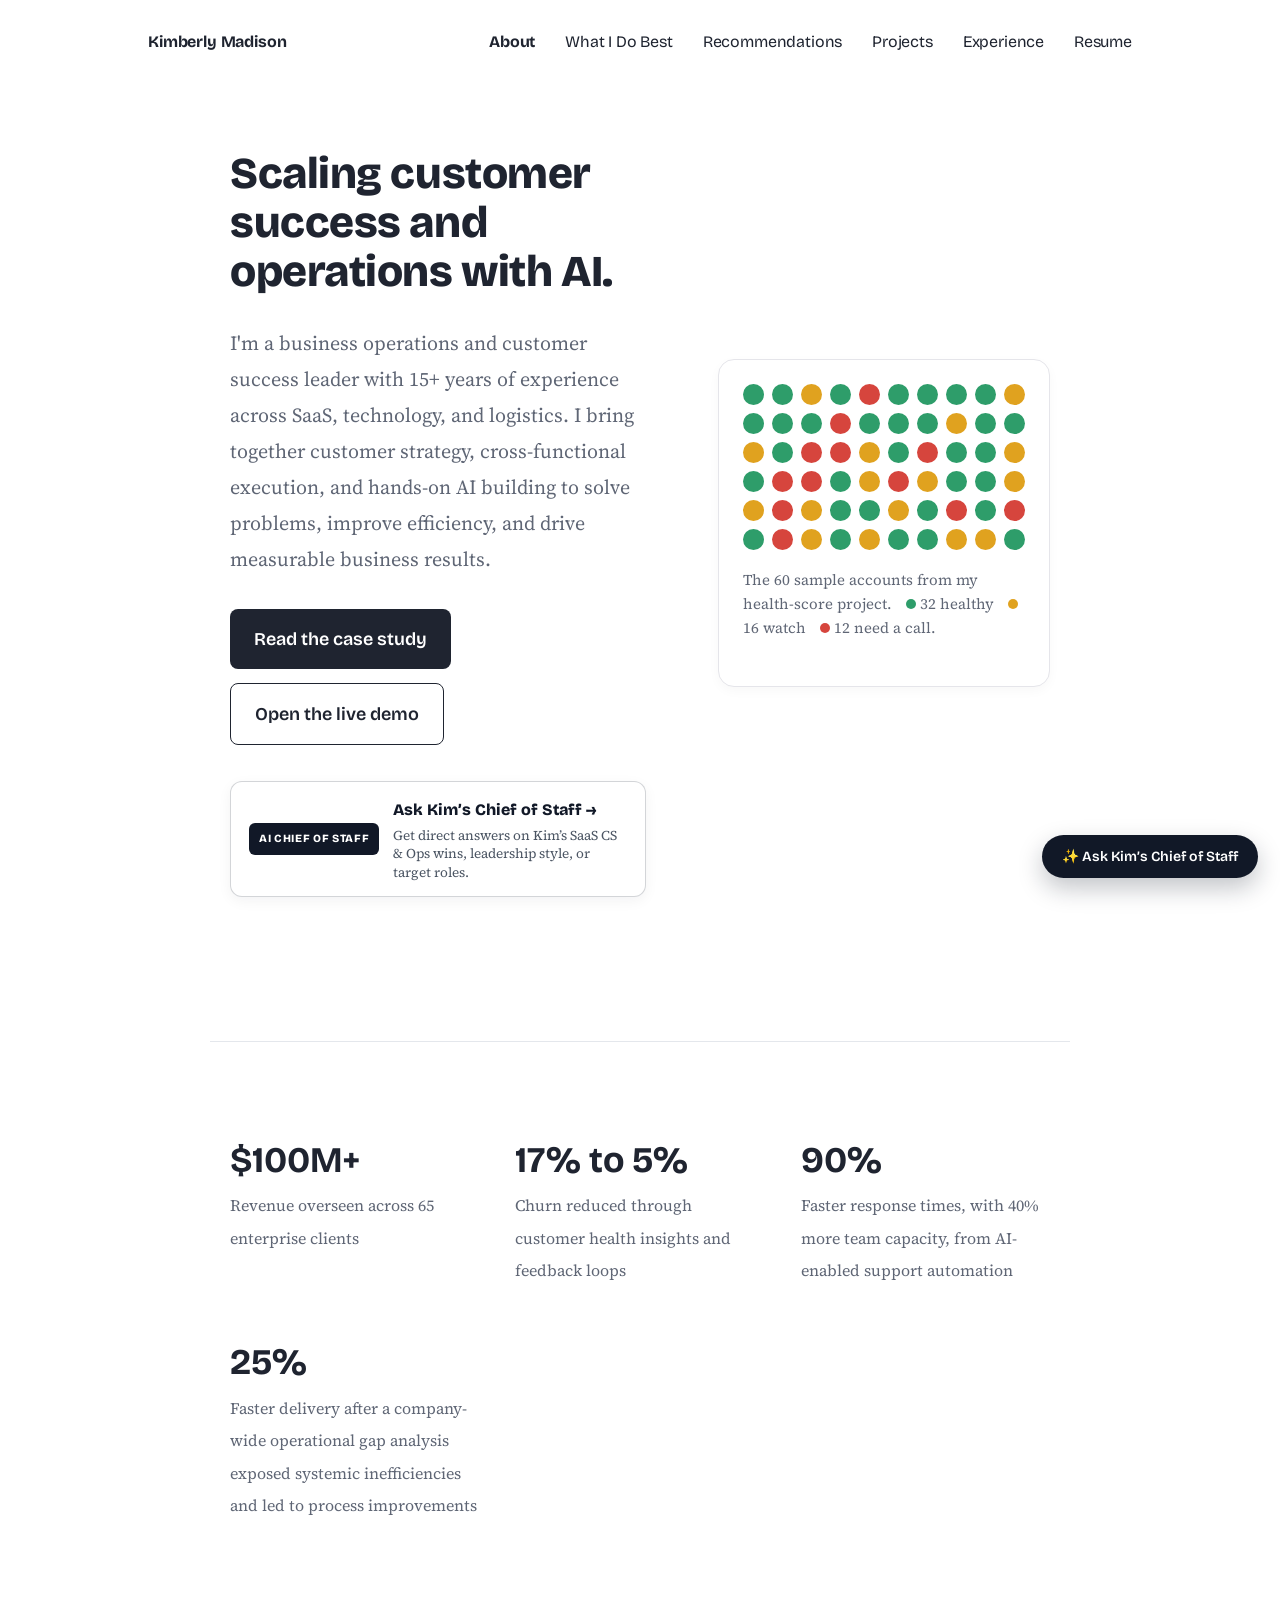
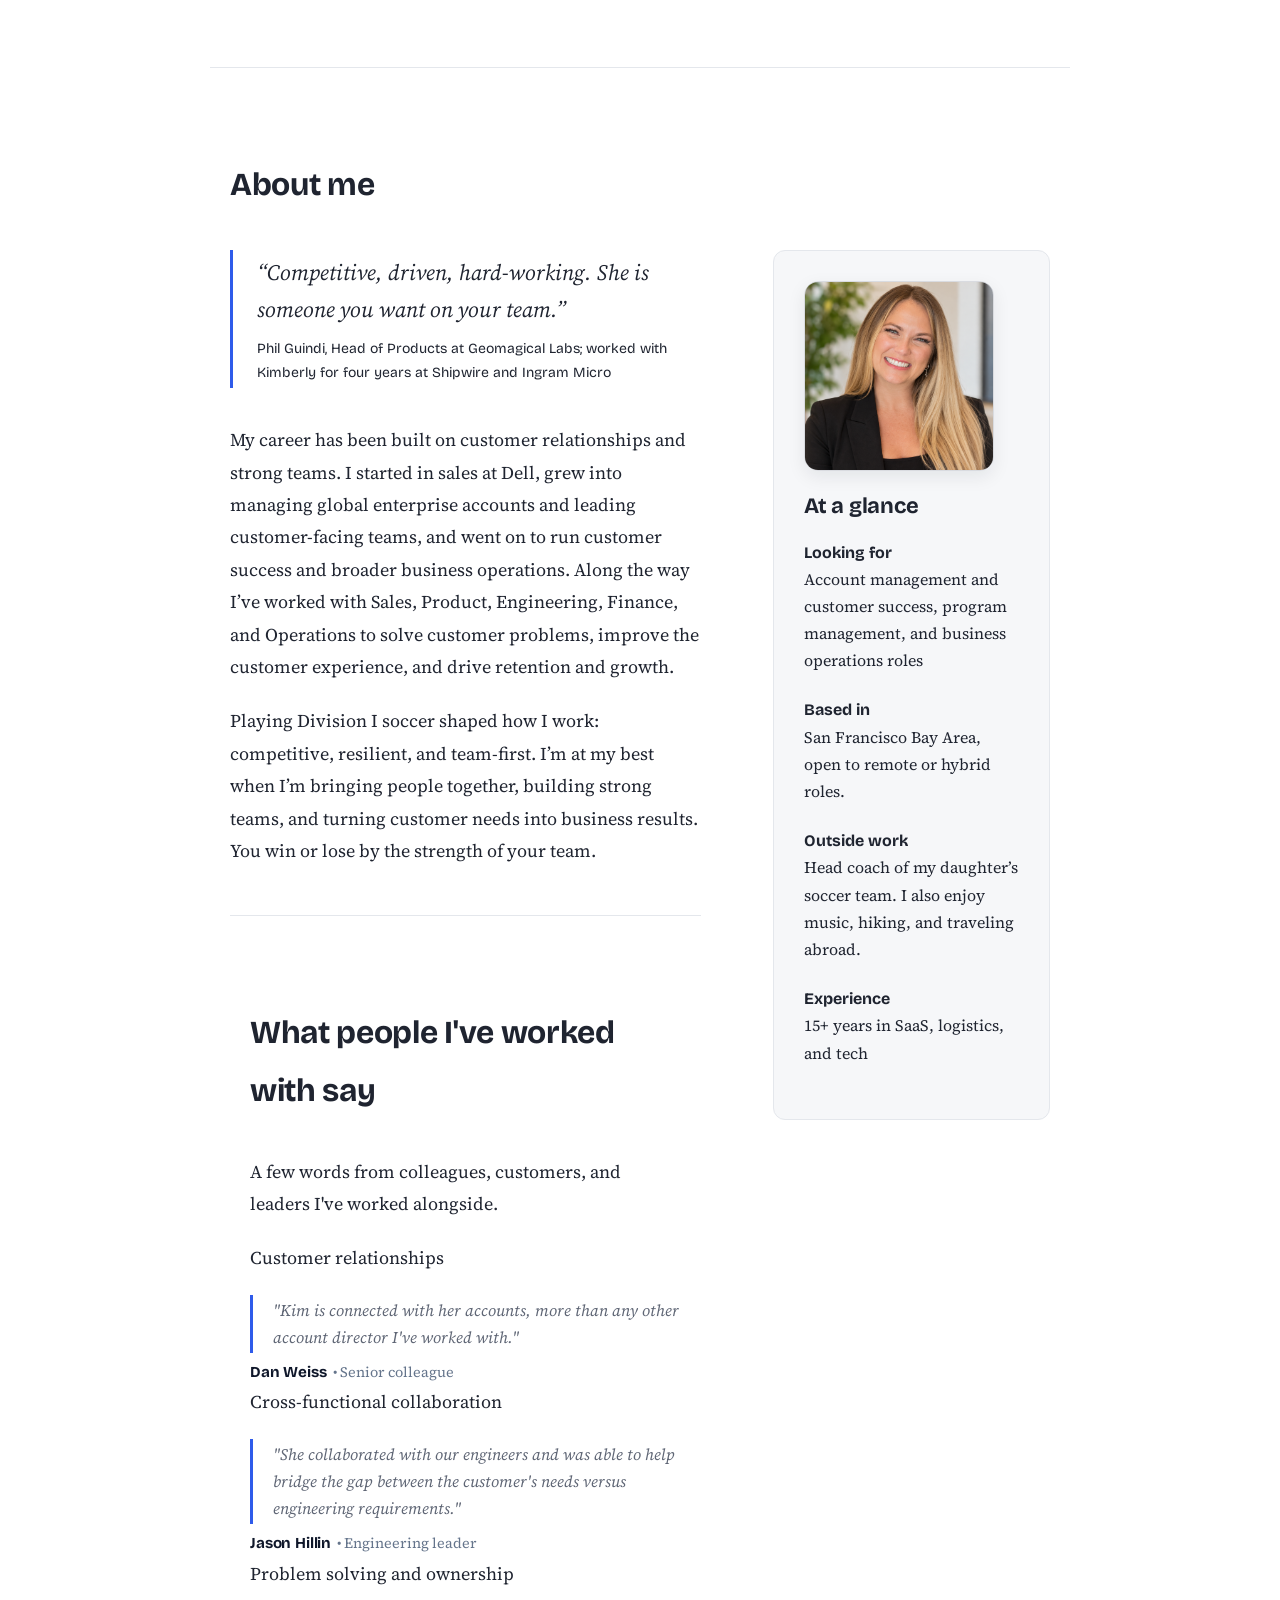
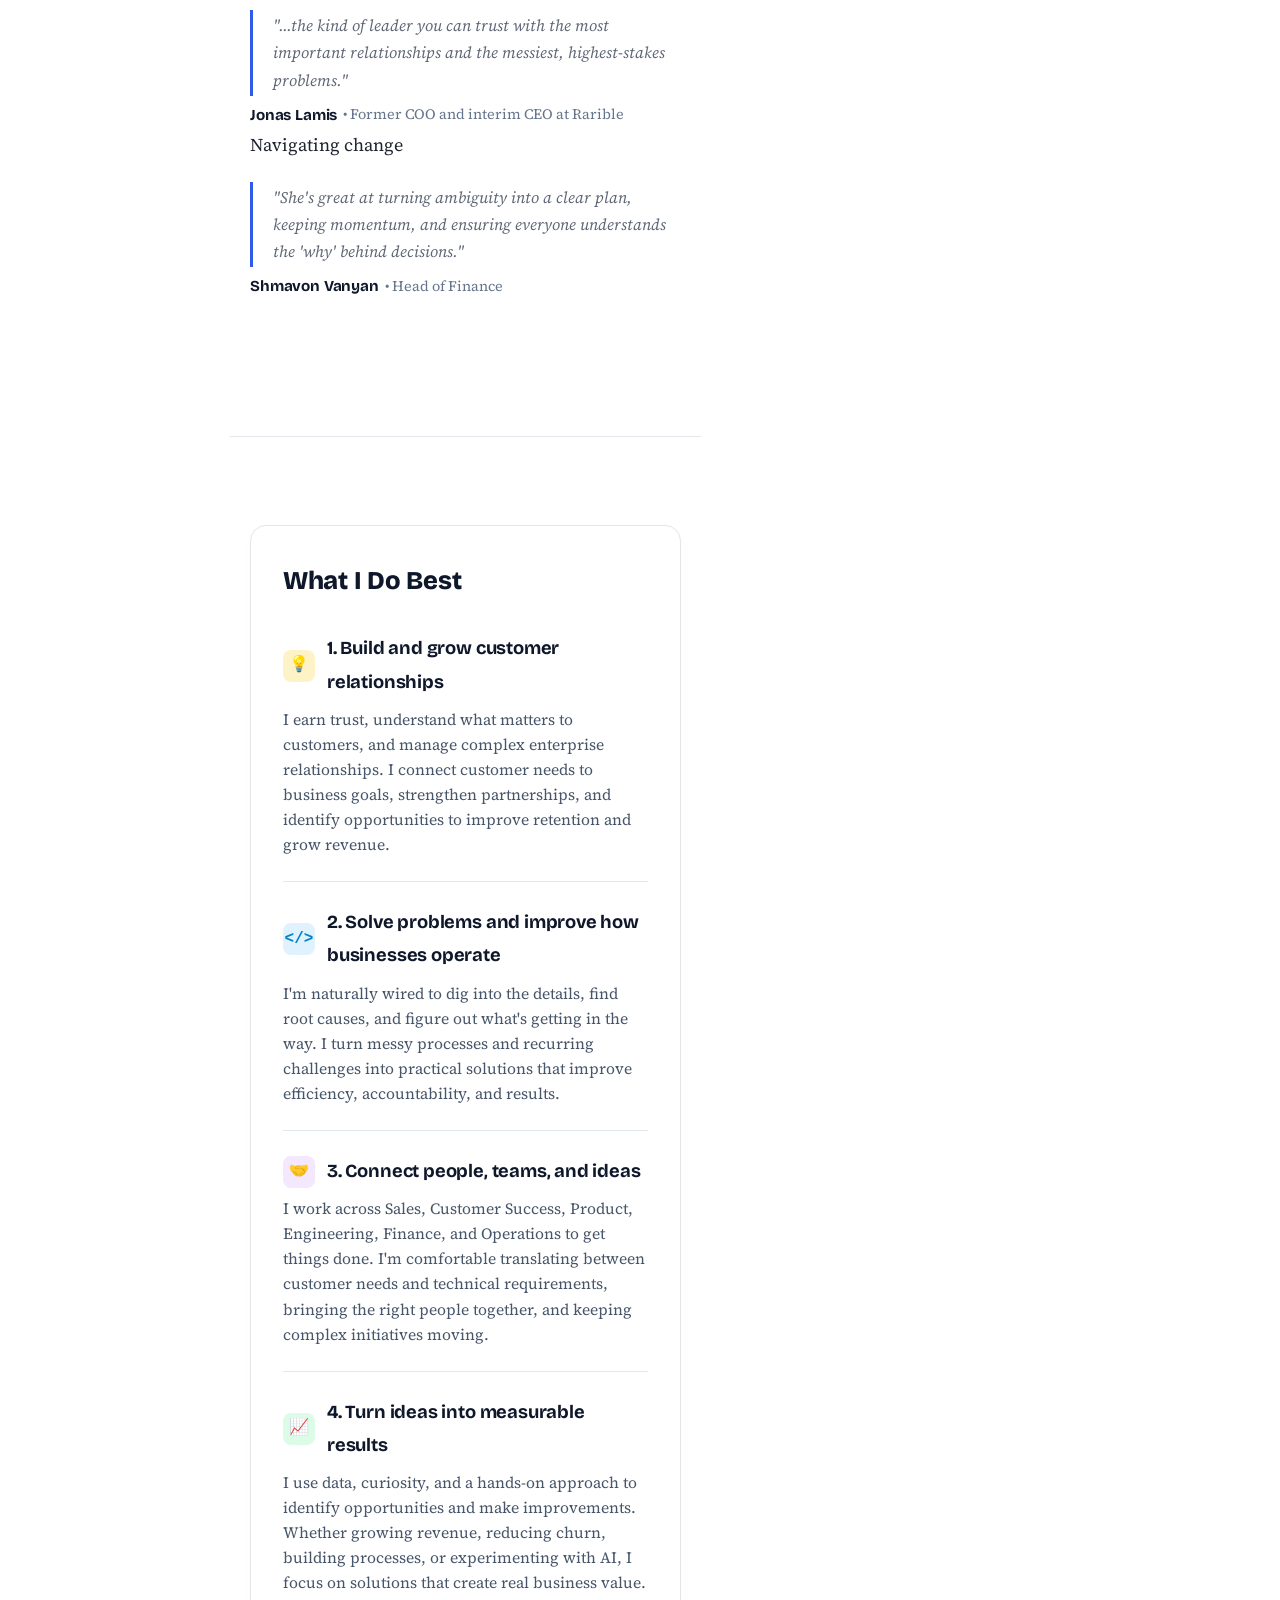
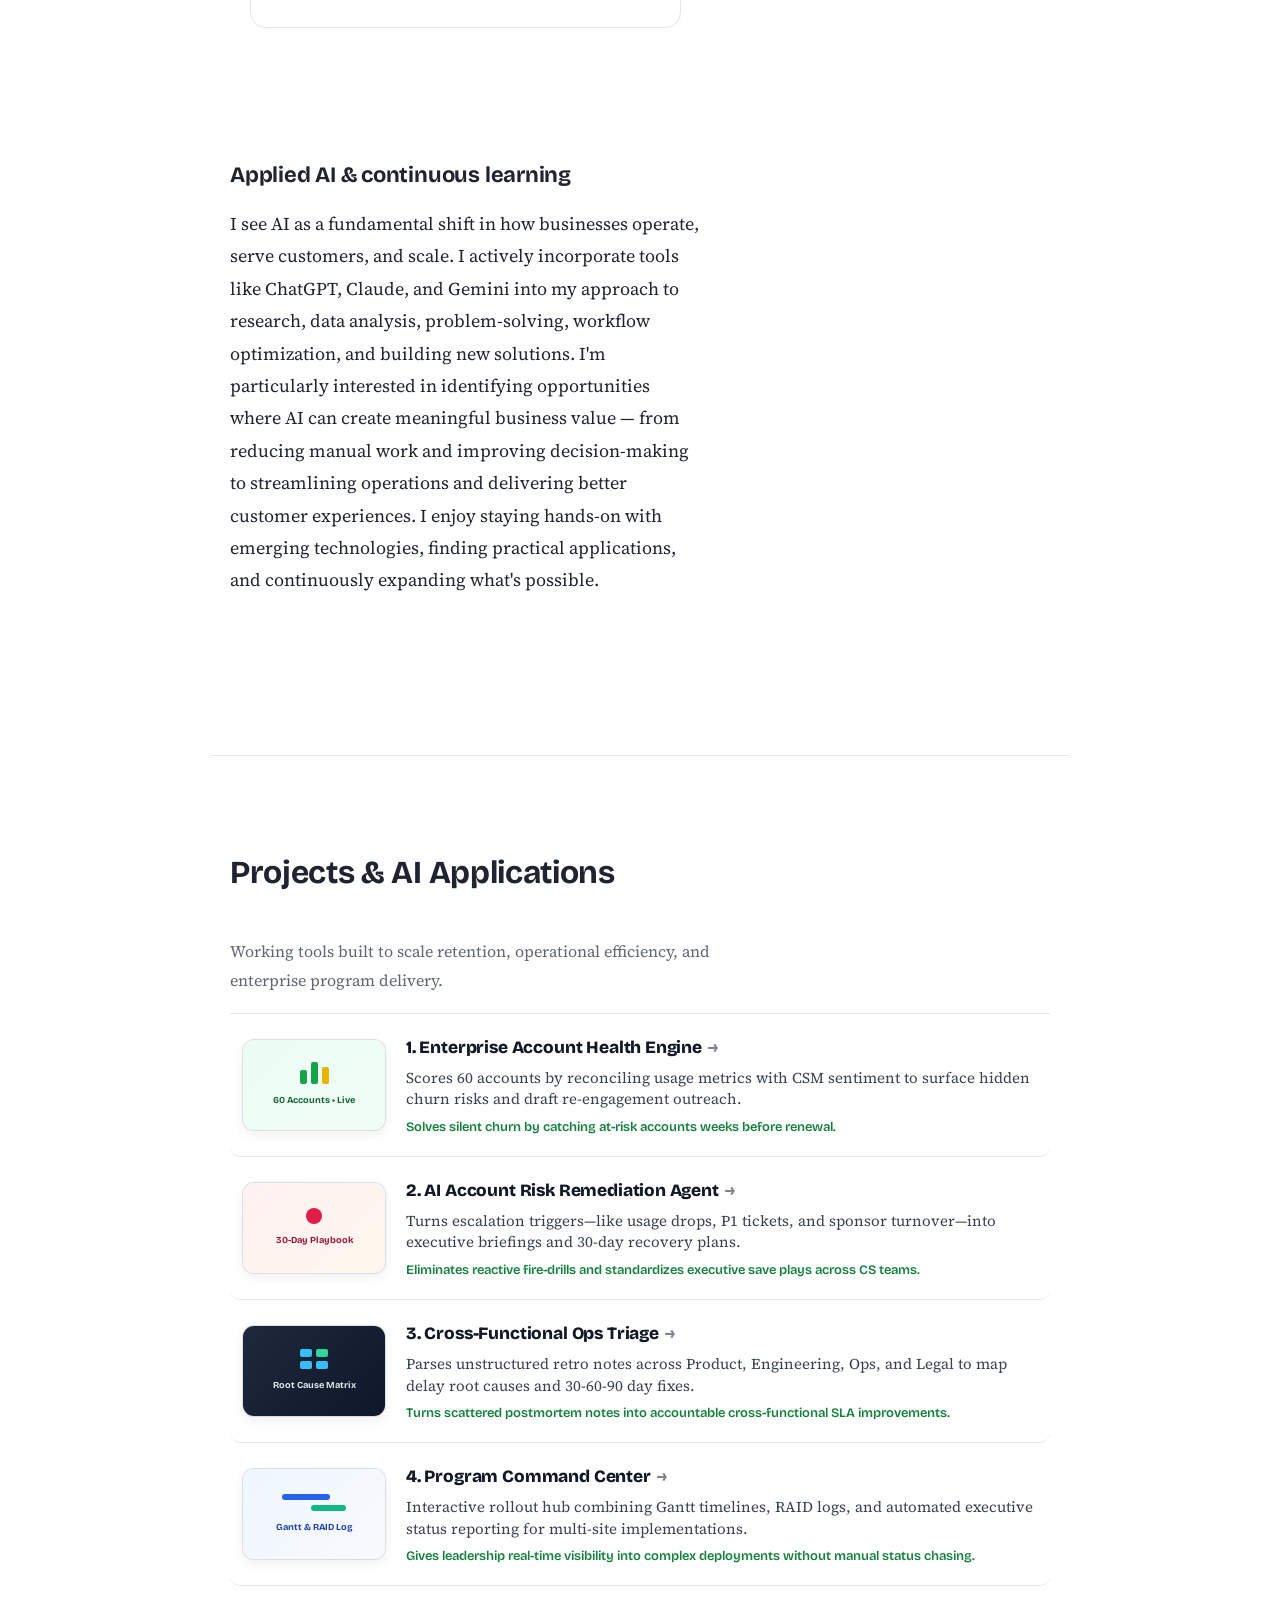
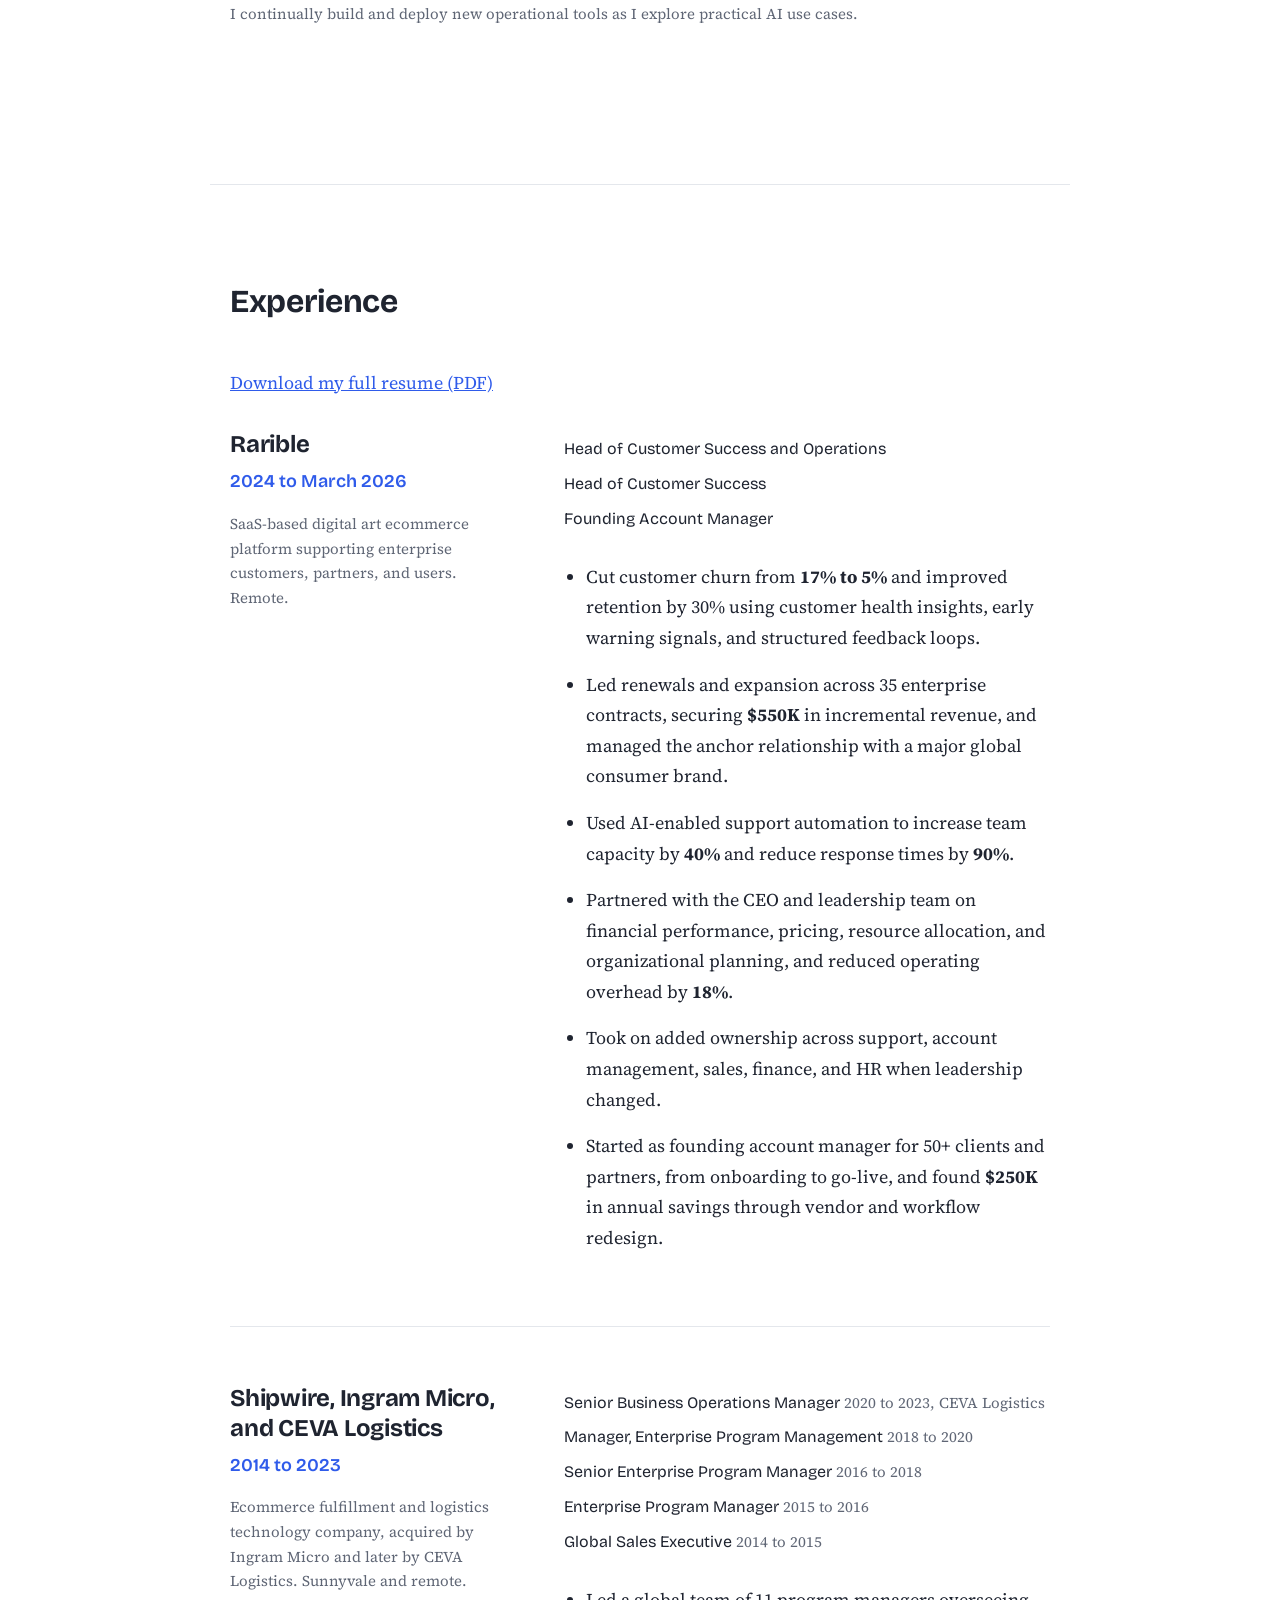
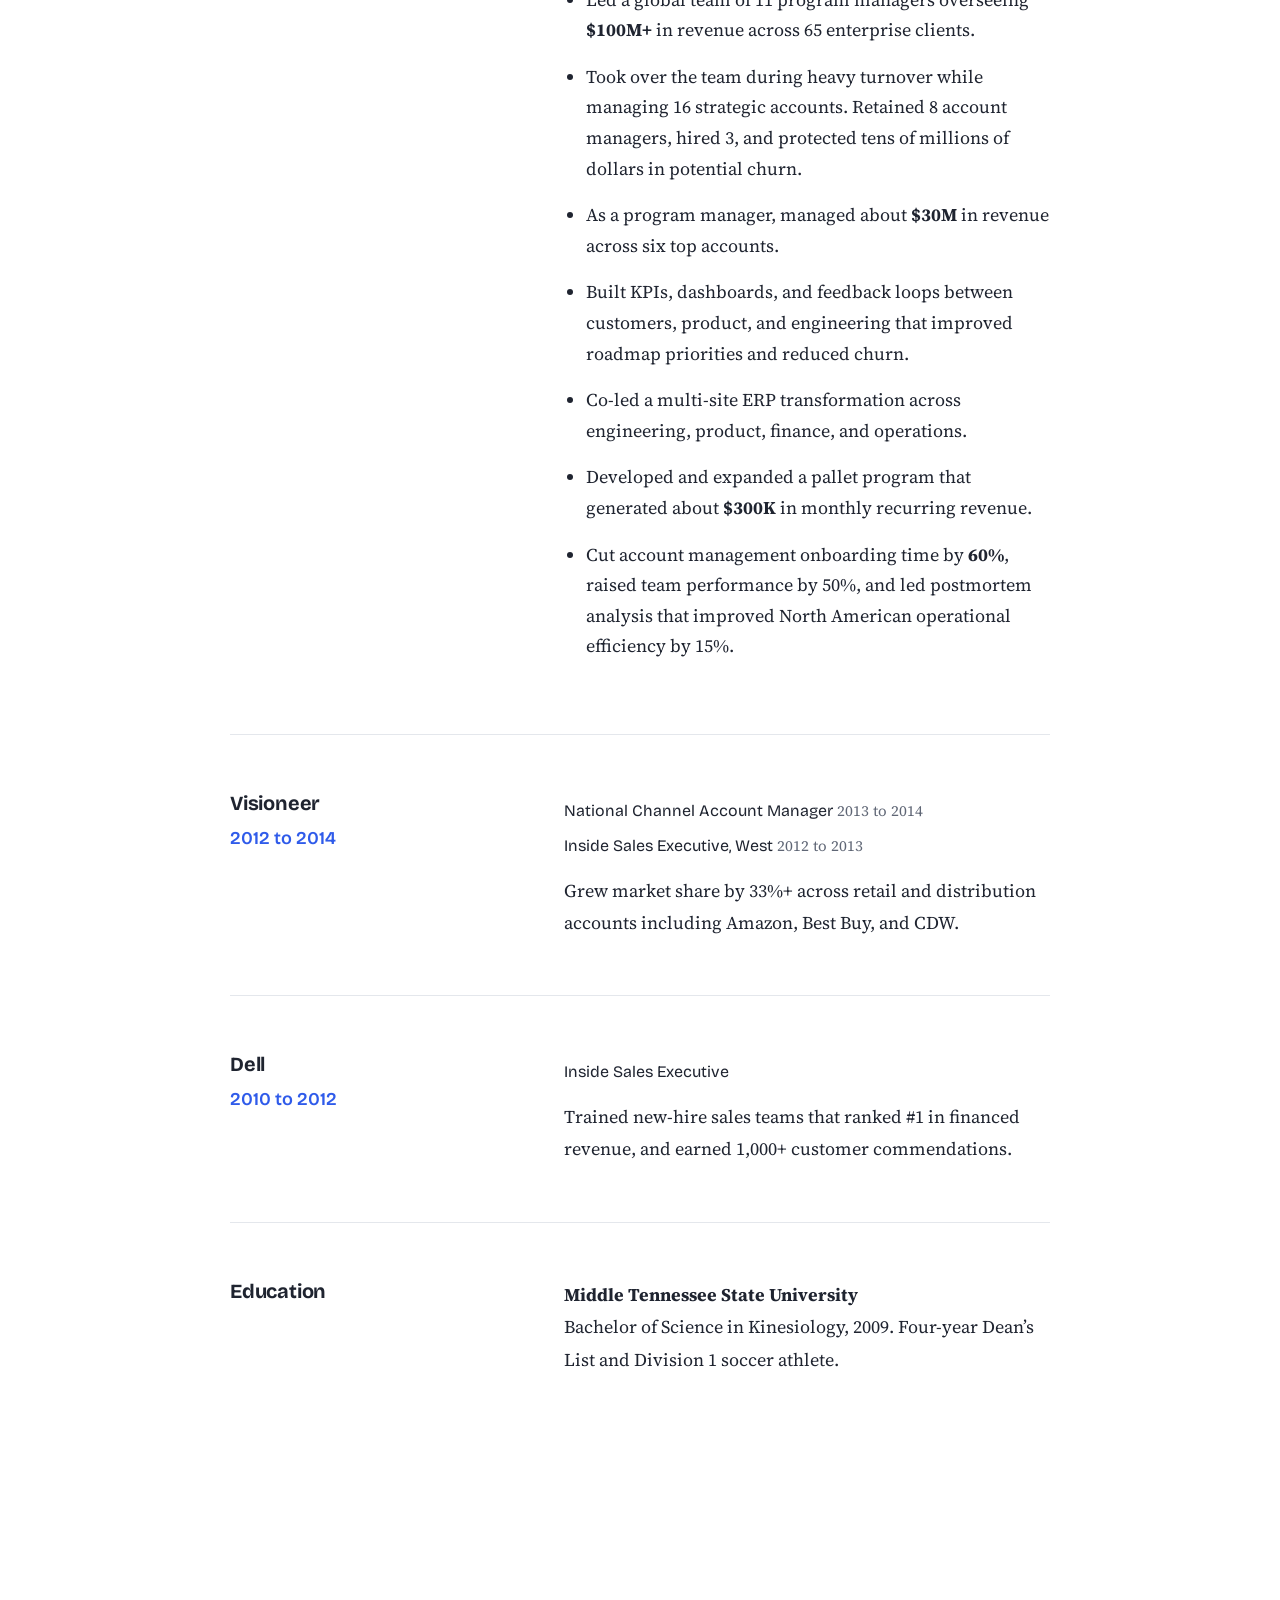
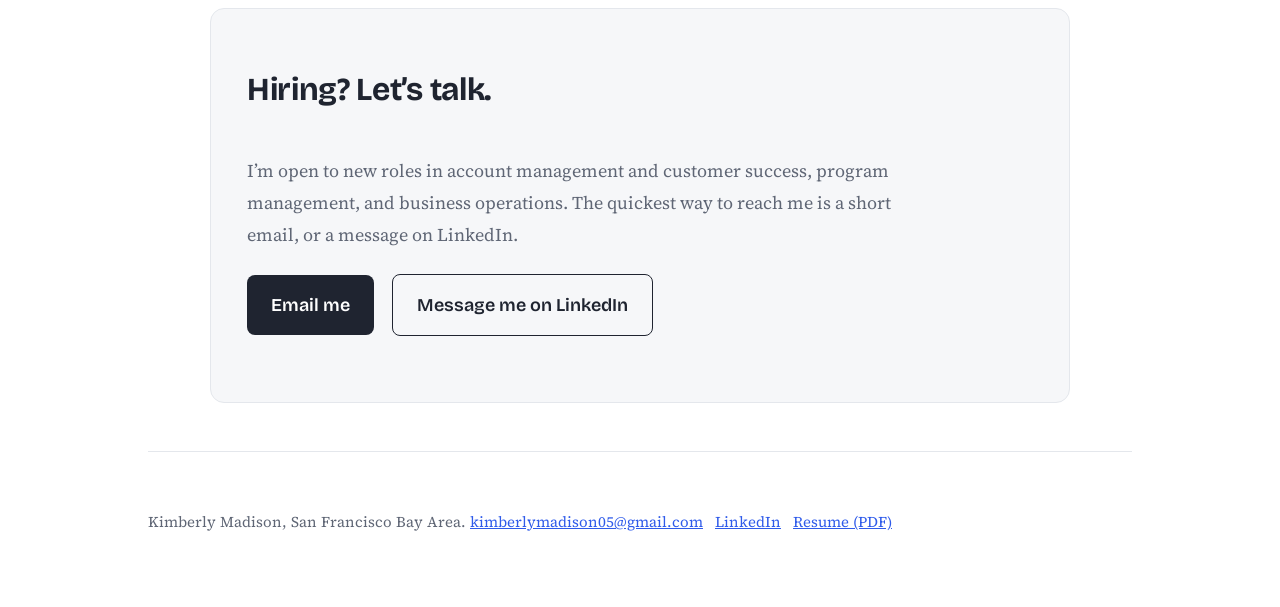
==== index.html @ d87bd59a "Update index.html" ====
<!DOCTYPE html>
<html lang="en">
<head>
  <meta charset="utf-8">
  <meta name="viewport" content="width=device-width,initial-scale=1">
  <title>Kimberly Madison: Customer Success and Operations Leader</title>
  <meta name="description" content="Business operations and customer success leader with 15+ years in SaaS, technology, and logistics, building practical AI tools.">
  <link rel="preconnect" href="https://fonts.googleapis.com">
  <link rel="preconnect" href="https://fonts.gstatic.com" crossorigin>
  <link href="https://fonts.googleapis.com/css2?family=Bricolage+Grotesque:wght@600;800&family=Source+Serif+4:ital,wght@0,400;0,600;1,400&display=swap" rel="stylesheet">
  <link rel="stylesheet" href="style.css">
</head>
<body>
<div class="wrap">
  <nav class="nav">
    <a href="#" class="logo">Kimberly Madison</a>
    <div class="nav-links">
      <a href="#about" class="nav-btn">About</a>
      <a href="#what-i-do-best" class="nav-btn">What I Do Best</a>
      <a href="#recommendations" class="nav-btn">Recommendations</a>
      <a href="#projects" class="nav-btn">Projects</a>
      <a href="#experience" class="nav-btn">Experience</a>
      <a href="Kimberly_Madison_Resume.pdf" class="nav-btn" target="_blank" rel="noopener">Resume</a>
    </div>
  </nav>

  <main>
   <!-- HERO -->
    <div class="hero">
      <div>
        <h1 style="font-size: clamp(2rem, 3.6vw, 2.75rem); line-height: 1.12;">Scaling customer success and operations with AI.</h1>
        <p class="lead">I'm a business operations and customer success leader with 15+ years of experience across SaaS, technology, and logistics. I bring together customer strategy, cross-functional execution, and hands-on AI building to solve problems, improve efficiency, and drive measurable business results.</p>
        <a class="btn" href="projects/customer-health-dashboard.html">Read the case study</a>
        <a class="btn o" href="https://claude.ai/artifact/G9qgFqvpJXeE5uY496uaYt" target="_blank" rel="noopener">Open the live demo</a>

        <div class="kim-ai-callout" onclick="openKimAgent()" role="button" tabindex="0">
          <div class="kim-ai-callout-badge">AI CHIEF OF STAFF</div>
          <div class="kim-ai-callout-body">
            <strong>Ask Kim’s Chief of Staff →</strong>
            <span>Get direct answers on Kim’s SaaS CS &amp; Ops wins, leadership style, or target roles.</span>
          </div>
        </div>
      </div>

      <div class="hero-visual-card">
        <div class="dots" role="img" aria-label="60 sample accounts: 32 healthy, 16 on watch, 12 needing a call"><i class="g" title="healthy"></i><i class="g" title="healthy"></i><i class="y" title="watch"></i><i class="g" title="healthy"></i><i class="r" title="needs a call"></i><i class="g" title="healthy"></i><i class="g" title="healthy"></i><i class="g" title="healthy"></i><i class="g" title="healthy"></i><i class="y" title="watch"></i><i class="g" title="healthy"></i><i class="g" title="healthy"></i><i class="g" title="healthy"></i><i class="r" title="needs a call"></i><i class="g" title="healthy"></i><i class="g" title="healthy"></i><i class="g" title="healthy"></i><i class="y" title="watch"></i><i class="g" title="healthy"></i><i class="g" title="healthy"></i><i class="y" title="watch"></i><i class="g" title="healthy"></i><i class="r" title="needs a call"></i><i class="r" title="needs a call"></i><i class="y" title="watch"></i><i class="g" title="healthy"></i><i class="r" title="needs a call"></i><i class="g" title="healthy"></i><i class="g" title="healthy"></i><i class="y" title="watch"></i><i class="g" title="healthy"></i><i class="r" title="needs a call"></i><i class="r" title="needs a call"></i><i class="g" title="healthy"></i><i class="y" title="watch"></i><i class="r" title="needs a call"></i><i class="y" title="watch"></i><i class="g" title="healthy"></i><i class="g" title="healthy"></i><i class="y" title="watch"></i><i class="y" title="watch"></i><i class="r" title="needs a call"></i><i class="y" title="watch"></i><i class="g" title="healthy"></i><i class="g" title="healthy"></i><i class="y" title="watch"></i><i class="g" title="healthy"></i><i class="r" title="needs a call"></i><i class="g" title="healthy"></i><i class="r" title="needs a call"></i><i class="g" title="healthy"></i><i class="r" title="needs a call"></i><i class="y" title="watch"></i><i class="g" title="healthy"></i><i class="y" title="watch"></i><i class="g" title="healthy"></i><i class="g" title="healthy"></i><i class="y" title="watch"></i><i class="y" title="watch"></i><i class="g" title="healthy"></i></div>
        <p class="cap">The 60 sample accounts from my health-score project. <span class="sw g"></span>32 healthy <span class="sw y"></span>16 watch <span class="sw r"></span>12 need a call.</p>
      </div>
    </div>

    <!-- PROOF METRICS -->
    <section>
      <ul class="proof">
        <li><b>$100M+</b><span>Revenue overseen across 65 enterprise clients</span></li>
        <li><b>17% to 5%</b><span>Churn reduced through customer health insights and feedback loops</span></li>
        <li><b>90%</b><span>Faster response times, with 40% more team capacity, from AI-enabled support automation</span></li>
        <li><b>25%</b><span>Faster delivery after a company-wide operational gap analysis exposed systemic inefficiencies and led to process improvements</span></li>
      </ul>
    </section>

    <!-- ABOUT & SIDEBAR -->
    <section id="about">
      <h2>About me</h2>
      <div class="about">
        <div class="read">
          <blockquote class="feature">“Competitive, driven, hard-working. She is someone you want on your team.”<cite>Phil Guindi, Head of Products at Geomagical Labs; worked with Kimberly for four years at Shipwire and Ingram Micro</cite></blockquote>
          <p>My career has been built on customer relationships and strong teams. I started in sales at Dell, grew into managing global enterprise accounts and leading customer-facing teams, and went on to run customer success and broader business operations. Along the way I’ve worked with Sales, Product, Engineering, Finance, and Operations to solve customer problems, improve the customer experience, and drive retention and growth.</p>
          <p>Playing Division I soccer shaped how I work: competitive, resilient, and team-first. I’m at my best when I’m bringing people together, building strong teams, and turning customer needs into business results. You win or lose by the strength of your team.</p>

          <!-- RECOMMENDATIONS -->
          <section id="recommendations" class="boxed-rec-section">
            <div class="boxed-card">
              <h2>What people I've worked with say</h2>
              <p class="sub-intro">A few words from colleagues, customers, and leaders I've worked alongside.</p>
              
              <div class="rec-list">
                <div class="rec-item">
                  <span class="category relationship">Customer relationships</span>
                  <blockquote>"Kim is connected with her accounts, more than any other account director I've worked with."</blockquote>
                  <p class="author"><strong>Dan Weiss</strong> &bull; Senior colleague</p>
                </div>
                
                <div class="rec-item">
                  <span class="category collaboration">Cross-functional collaboration</span>
                  <blockquote>"She collaborated with our engineers and was able to help bridge the gap between the customer's needs versus engineering requirements."</blockquote>
                  <p class="author"><strong>Jason Hillin</strong> &bull; Engineering leader</p>
                </div>
                
                <div class="rec-item">
                  <span class="category problem-solving">Problem solving and ownership</span>
                  <blockquote>"...the kind of leader you can trust with the most important relationships and the messiest, highest-stakes problems."</blockquote>
                  <p class="author"><strong>Jonas Lamis</strong> &bull; Former COO and interim CEO at Rarible</p>
                </div>
                
                <div class="rec-item">
                  <span class="category navigation">Navigating change</span>
                  <blockquote>"She's great at turning ambiguity into a clear plan, keeping momentum, and ensuring everyone understands the 'why' behind decisions."</blockquote>
                  <p class="author"><strong>Shmavon Vanyan</strong> &bull; Head of Finance</p>
                </div>
              </div>
            </div>
          </section>

          <!-- WHAT I DO BEST -->
          <section id="what-i-do-best" class="best-boxed-section">
            <div class="best-single-card">
              <h2>What I Do Best</h2>
              
              <div class="best-list">
                <div class="best-item">
                  <div class="best-item-header">
                    <span class="best-icon icon-yellow">💡</span>
                    <h3>1. Build and grow customer relationships</h3>
                  </div>
                  <p>I earn trust, understand what matters to customers, and manage complex enterprise relationships. I connect customer needs to business goals, strengthen partnerships, and identify opportunities to improve retention and grow revenue.</p>
                </div>

                <div class="best-item">
                  <div class="best-item-header">
                    <span class="best-icon icon-blue">&lt;/&gt;</span>
                    <h3>2. Solve problems and improve how businesses operate</h3>
                  </div>
                  <p>I'm naturally wired to dig into the details, find root causes, and figure out what's getting in the way. I turn messy processes and recurring challenges into practical solutions that improve efficiency, accountability, and results.</p>
                </div>

                <div class="best-item">
                  <div class="best-item-header">
                    <span class="best-icon icon-purple">🤝</span>
                    <h3>3. Connect people, teams, and ideas</h3>
                  </div>
                  <p>I work across Sales, Customer Success, Product, Engineering, Finance, and Operations to get things done. I'm comfortable translating between customer needs and technical requirements, bringing the right people together, and keeping complex initiatives moving.</p>
                </div>
                <div class="best-item">
                  <div class="best-item-header">
                    <span class="best-icon icon-green">📈</span>
                    <h3>4. Turn ideas into measurable results</h3>
                  </div>
                  <p>I use data, curiosity, and a hands-on approach to identify opportunities and make improvements. Whether growing revenue, reducing churn, building processes, or experimenting with AI, I focus on solutions that create real business value.</p>
                </div>
              </div>
            </div>
          </section>
          <!-- APPLIED AI & CONTINUOUS LEARNING -->
          <h3>Applied AI &amp; continuous learning</h3>
          <p>I see AI as a fundamental shift in how businesses operate, serve customers, and scale. I actively incorporate tools like ChatGPT, Claude, and Gemini into my approach to research, data analysis, problem-solving, workflow optimization, and building new solutions. I'm particularly interested in identifying opportunities where AI can create meaningful business value — from reducing manual work and improving decision-making to streamlining operations and delivering better customer experiences. I enjoy staying hands-on with emerging technologies, finding practical applications, and continuously expanding what's possible.</p>
        </div>
        <!-- SIDEBAR WITH PROFESSIONAL PHOTO -->
        <aside class="facts">
          <div class="kim-headshot-wrap" id="kim-photo-container">
            <img
              src="kimberly-headshot.png"
              alt="Kimberly Madison - Customer Success and Operations Leader"
              class="kim-headshot"
              onerror="document.getElementById('kim-photo-container').style.display='none';"
            />
          </div>
          <h3 style="margin-top:0">At a glance</h3>
          <p><b>Looking for</b><br>Account management and customer success, program management, and business operations roles</p>
          <p><b>Based in</b><br>San Francisco Bay Area, open to remote or hybrid roles.</p>
          <p><b>Outside work</b><br>Head coach of my daughter’s soccer team. I also enjoy music, hiking, and traveling abroad.</p>
          <p><b>Experience</b><br>15+ years in SaaS, logistics, and tech</p>
        </aside>
      </div>
    </section>
    <!-- COMPACT PROJECTS SECTION -->
    <section id="projects">
      <h2>Projects &amp; AI Applications</h2>
      <p class="lead" style="margin-bottom: 18px; font-size: 1rem;">Working tools built to scale retention, operational efficiency, and enterprise program delivery.</p>

      <div class="kim-proj-list">
        <!-- Project 1 -->
        <a class="kim-proj-row" href="projects/customer-health-dashboard.html">
          <div class="kim-proj-thumb thumb-health">
            <img src="assets/health-engine.gif" alt="Enterprise Account Health Engine preview" onerror="this.style.display='none'; this.nextElementSibling.style.display='flex';" />
            <div class="kim-thumb-fallback" style="display:none;">
              <div class="mini-bars"><span></span><span></span><span></span></div>
              <small>60 Accounts • Live</small>
            </div>
          </div>
          <div class="kim-proj-content">
            <h3>1. Enterprise Account Health Engine <span class="kim-arrow">→</span></h3>
            <p class="kim-proj-desc">Scores 60 accounts by reconciling usage metrics with CSM sentiment to surface hidden churn risks and draft re-engagement outreach.</p>
            <p class="kim-proj-value">Solves silent churn by catching at-risk accounts weeks before renewal.</p>
          </div>
        </a>

        <!-- Project 2 -->
        <a class="kim-proj-row" href="projects/risk-remediation-agent.html">
          <div class="kim-proj-thumb thumb-risk">
            <img src="assets/risk-agent.gif" alt="AI Account Risk Remediation Agent preview" onerror="this.style.display='none'; this.nextElementSibling.style.display='flex';" />
            <div class="kim-thumb-fallback" style="display:none;">
              <div class="mini-pulse"></div>
              <small>30-Day Playbook</small>
            </div>
          </div>
          <div class="kim-proj-content">
            <h3>2. AI Account Risk Remediation Agent <span class="kim-arrow">→</span></h3>
            <p class="kim-proj-desc">Turns escalation triggers—like usage drops, P1 tickets, and sponsor turnover—into executive briefings and 30-day recovery plans.</p>
            <p class="kim-proj-value">Eliminates reactive fire-drills and standardizes executive save plays across CS teams.</p>
          </div>
        </a>

        <!-- Project 3 -->
        <a class="kim-proj-row" href="projects/postmortem-bottleneck-analyzer.html">
          <div class="kim-proj-thumb thumb-ops">
            <img src="assets/ops-triage.gif" alt="Cross-Functional Ops Triage preview" onerror="this.style.display='none'; this.nextElementSibling.style.display='flex';" />
            <div class="kim-thumb-fallback" style="display:none;">
              <div class="mini-grid"><i></i><i></i><i></i><i></i></div>
              <small>Root Cause Matrix</small>
            </div>
          </div>
          <div class="kim-proj-content">
            <h3>3. Cross-Functional Ops Triage <span class="kim-arrow">→</span></h3>
            <p class="kim-proj-desc">Parses unstructured retro notes across Product, Engineering, Ops, and Legal to map delay root causes and 30-60-90 day fixes.</p>
            <p class="kim-proj-value">Turns scattered postmortem notes into accountable cross-functional SLA improvements.</p>
          </div>
        </a>

        <!-- Project 4 -->
        <a class="kim-proj-row" href="projects/Program-Command-Center-atlas.html">
          <div class="kim-proj-thumb thumb-cmd">
            <img src="assets/command-center.gif" alt="Program Command Center preview" onerror="this.style.display='none'; this.nextElementSibling.style.display='flex';" />
            <div class="kim-thumb-fallback" style="display:none;">
              <div class="mini-gantt"><span></span><span></span></div>
              <small>Gantt &amp; RAID Log</small>
            </div>
          </div>
          <div class="kim-proj-content">
            <h3>4. Program Command Center <span class="kim-arrow">→</span></h3>
            <p class="kim-proj-desc">Interactive rollout hub combining Gantt timelines, RAID logs, and automated executive status reporting for multi-site implementations.</p>
            <p class="kim-proj-value">Gives leadership real-time visibility into complex deployments without manual status chasing.</p>
          </div>
        </a>
      </div>
      <p class="cap" style="max-width:none;margin-top:16px">I continually build and deploy new operational tools as I explore practical AI use cases.</p>
    </section>

    <!-- EXPERIENCE -->
    <section id="experience">
      <h2>Experience</h2>
      <p><a href="Kimberly_Madison_Resume.pdf" target="_blank" rel="noopener">Download my full resume (PDF)</a></p>

      <article class="xr">
        <div class="xl">
          <h3>Rarible</h3>
          <p class="yrs">2024 to March 2026</p>
          <p class="what">SaaS-based digital art ecommerce platform supporting enterprise customers, partners, and users. Remote.</p>
        </div>
        <div class="xm">
          <ul class="roles">
            <li>Head of Customer Success and Operations</li>
            <li>Head of Customer Success</li>
            <li>Founding Account Manager</li>
          </ul>
          <ul class="hl">
            <li>Cut customer churn from <b>17% to 5%</b> and improved retention by 30% using customer health insights, early warning signals, and structured feedback loops.</li>
            <li>Led renewals and expansion across 35 enterprise contracts, securing <b>$550K</b> in incremental revenue, and managed the anchor relationship with a major global consumer brand.</li>
            <li>Used AI-enabled support automation to increase team capacity by <b>40%</b> and reduce response times by <b>90%</b>.</li>
            <li>Partnered with the CEO and leadership team on financial performance, pricing, resource allocation, and organizational planning, and reduced operating overhead by <b>18%</b>.</li>
            <li>Took on added ownership across support, account management, sales, finance, and HR when leadership changed.</li>
            <li>Started as founding account manager for 50+ clients and partners, from onboarding to go-live, and found <b>$250K</b> in annual savings through vendor and workflow redesign.</li>
          </ul>
        </div>
      </article>

      <article class="xr">
        <div class="xl">
          <h3>Shipwire, Ingram Micro, and CEVA Logistics</h3>
          <p class="yrs">2014 to 2023</p>
          <p class="what">Ecommerce fulfillment and logistics technology company, acquired by Ingram Micro and later by CEVA Logistics. Sunnyvale and remote.</p>
        </div>
        <div class="xm">
          <ul class="roles">
            <li>Senior Business Operations Manager <span>2020 to 2023, CEVA Logistics</span></li>
            <li>Manager, Enterprise Program Management <span>2018 to 2020</span></li>
            <li>Senior Enterprise Program Manager <span>2016 to 2018</span></li>
            <li>Enterprise Program Manager <span>2015 to 2016</span></li>
            <li>Global Sales Executive <span>2014 to 2015</span></li>
          </ul>
          <ul class="hl">
            <li>Led a global team of 11 program managers overseeing <b>$100M+</b> in revenue across 65 enterprise clients.</li>
            <li>Took over the team during heavy turnover while managing 16 strategic accounts. Retained 8 account managers, hired 3, and protected tens of millions of dollars in potential churn.</li>
            <li>As a program manager, managed about <b>$30M</b> in revenue across six top accounts.</li>
            <li>Built KPIs, dashboards, and feedback loops between customers, product, and engineering that improved roadmap priorities and reduced churn.</li>
            <li>Co-led a multi-site ERP transformation across engineering, product, finance, and operations.</li>
            <li>Developed and expanded a pallet program that generated about <b>$300K</b> in monthly recurring revenue.</li>
            <li>Cut account management onboarding time by <b>60%</b>, raised team performance by 50%, and led postmortem analysis that improved North American operational efficiency by 15%.</li>
          </ul>
        </div>
      </article>

      <article class="xr sm">
        <div class="xl"><h3>Visioneer</h3><p class="yrs">2012 to 2014</p></div>
        <div class="xm">
          <ul class="roles" style="margin:0 0 14px">
            <li>National Channel Account Manager <span>2013 to 2014</span></li>
            <li>Inside Sales Executive, West <span>2012 to 2013</span></li>
          </ul>
          <p>Grew market share by 33%+ across retail and distribution accounts including Amazon, Best Buy, and CDW.</p>
        </div>
      </article>

      <article class="xr sm">
        <div class="xl"><h3>Dell</h3><p class="yrs">2010 to 2012</p></div>
        <div class="xm">
          <ul class="roles" style="margin:0 0 14px"><li>Inside Sales Executive</li></ul>
          <p>Trained new-hire sales teams that ranked #1 in financed revenue, and earned 1,000+ customer commendations.</p>
        </div>
      </article>
      <article class="xr sm">
        <div class="xl"><h3>Education</h3></div>
        <div class="xm">
          <p><b>Middle Tennessee State University</b><br>Bachelor of Science in Kinesiology, 2009. Four-year Dean’s List and Division 1 soccer athlete.</p>
        </div>
      </article>
    </section>
    <!-- CONTACT -->
    <section id="contact" class="cta">
      <h2>Hiring? Let’s talk.</h2>
      <p>I’m open to new roles in account management and customer success, program management, and business operations. The quickest way to reach me is a short email, or a message on LinkedIn.</p>
      <a class="btn" href="mailto:kimberlymadison05@gmail.com?subject=Opportunity%20for%20Kimberly">Email me</a>
      <a class="btn o" href="https://www.linkedin.com/in/kimberly-madison-b375081b/" target="_blank" rel="noopener">Message me on LinkedIn</a>
    </section>
  </main>
  <footer>
    Kimberly Madison, San Francisco Bay Area.
    <a href="mailto:kimberlymadison05@gmail.com">kimberlymadison05@gmail.com</a> &nbsp;
    <a href="https://www.linkedin.com/in/kimberly-madison-b375081b/" target="_blank" rel="noopener">LinkedIn</a> &nbsp;
    <a href="Kimberly_Madison_Resume.pdf" target="_blank" rel="noopener">Resume (PDF)</a>
  </footer>
</div>

<!-- Floating Launcher Button -->
<button id="kim-chat-launcher" onclick="openKimAgent()" aria-label="Ask Kim's Chief of Staff">
  ✨ Ask Kim’s Chief of Staff
</button>

<!-- Slide-Over Chat Panel -->
<div id="kim-chat-modal" class="kim-hidden">
  <div class="kim-chat-header">
    <div>
      <div class="kim-chat-title">Ask Kim’s Chief of Staff</div>
      <div class="kim-chat-subtitle">Direct answers on Kim’s career, metrics &amp; fit</div>
    </div>
    <button onclick="closeKimAgent()" class="kim-chat-close" aria-label="Close chat">✕</button>
  </div>

  <div id="kim-chat-messages">
    <div class="kim-msg kim-bot">
      Hi! I’m Kim’s AI Chief of Staff. Ask me about her track record cutting churn from 17% to 5%, leading $100M+ enterprise portfolios, her AI builds, or what she’s looking for next.
    </div>
    <div class="kim-starter-chips" id="kim-starters">
      <button onclick="sendQuickPrompt('What are Kim’s biggest quantifiable career wins?')">Top career wins</button>
      <button onclick="sendQuickPrompt('Tell me about Kim’s AI automation and portfolio projects.')">AI &amp; automation work</button>
      <button onclick="sendQuickPrompt('What kind of role and company is Kim looking for next?')">Target roles &amp; fit</button>
      <button onclick="sendQuickPrompt('How has being a D1 athlete shaped Kim’s leadership?')">Leadership style</button>
    </div>
  </div>

  <form id="kim-chat-form" onsubmit="handleKimSubmit(event)">
    <input id="kim-chat-input" type="text" placeholder="Ask about Kim’s experience..." autocomplete="off" required />
    <button type="submit" id="kim-chat-send">Send</button>
  </form>
</div>

<style>
  /* Professional Headshot in Sidebar */
  .kim-headshot-wrap {
    margin-bottom: 16px;
  }
  .kim-headshot {
    width: 100%;
    max-width: 190px;
    aspect-ratio: 1 / 1;
    object-fit: cover;
    object-position: center top;
    border-radius: 14px;
    border: 1px solid rgba(15, 23, 42, 0.12);
    box-shadow: 0 6px 18px rgba(15, 23, 42, 0.08);
    display: block;
  }

  /* Compact Horizontal Project Rows */
  .kim-proj-list {
    display: flex;
    flex-direction: column;
    border-top: 1px solid #e5e7eb;
  }
  .kim-proj-row {
    display: flex;
    align-items: center;
    gap: 20px;
    padding: 18px 12px;
    border-bottom: 1px solid #e5e7eb;
    text-decoration: none;
    color: inherit;
    border-radius: 10px;
    transition: background 0.18s ease, transform 0.18s ease;
  }
  .kim-proj-row:hover {
    background: rgba(15, 23, 42, 0.03);
    transform: translateX(3px);
  }
  .kim-proj-thumb {
    width: 144px;
    height: 92px;
    flex-shrink: 0;
    border-radius: 12px;
    overflow: hidden;
    border: 1px solid rgba(15, 23, 42, 0.12);
    box-shadow: 0 4px 12px rgba(15, 23, 42, 0.06);
    background: #f8fafc;
    display: flex;
    align-items: center;
    justify-content: center;
  }
  .kim-proj-thumb img {
    width: 100%;
    height: 100%;
    object-fit: cover;
    display: block;
  }
  .kim-thumb-fallback {
    width: 100%;
    height: 100%;
    flex-direction: column;
    align-items: center;
    justify-content: center;
    gap: 8px;
    padding: 8px;
    box-sizing: border-box;
    font-family: 'Bricolage Grotesque', sans-serif;
    font-size: 11px;
    font-weight: 700;
  }
  .thumb-health .kim-thumb-fallback { background: linear-gradient(135deg, #ecfdf5, #f0fdf4); color: #166534; }
  .thumb-risk .kim-thumb-fallback { background: linear-gradient(135deg, #fff1f2, #fff7ed); color: #9f1239; }
  .thumb-ops .kim-thumb-fallback { background: linear-gradient(135deg, #1e293b, #0f172a); color: #e2e8f0; }
  .thumb-cmd .kim-thumb-fallback { background: linear-gradient(135deg, #eff6ff, #f8fafc); color: #1e40af; }

  .mini-bars { display: flex; align-items: flex-end; gap: 4px; height: 22px; }
  .mini-bars span { width: 7px; border-radius: 2px; background: #16a34a; animation: barPulse 2.2s infinite ease-in-out; }
  .mini-bars span:nth-child(1) { height: 14px; }
  .mini-bars span:nth-child(2) { height: 22px; animation-delay: 0.3s; }
  .mini-bars span:nth-child(3) { height: 17px; background: #eab308; animation-delay: 0.6s; }
  @keyframes barPulse { 0%, 100% { opacity: 1; } 50% { opacity: 0.45; } }

  .mini-pulse { width: 16px; height: 16px; border-radius: 50%; background: #e11d48; box-shadow: 0 0 0 0 rgba(225, 29, 72, 0.5); animation: pingDot 2s infinite; }
  @keyframes pingDot { 0% { box-shadow: 0 0 0 0 rgba(225, 29, 72, 0.5); } 70% { box-shadow: 0 0 0 10px rgba(225, 29, 72, 0); } 100% { box-shadow: 0 0 0 0 rgba(225, 29, 72, 0); } }

  .mini-grid { display: grid; grid-template-columns: repeat(2, 12px); gap: 4px; }
  .mini-grid i { width: 12px; height: 8px; border-radius: 2px; background: #38bdf8; display: block; }
  .mini-grid i:nth-child(2) { background: #34d399; }

  .mini-gantt { display: flex; flex-direction: column; gap: 5px; width: 64px; }
  .mini-gantt span { height: 6px; border-radius: 99px; background: #2563eb; display: block; width: 75%; }
  .mini-gantt span:nth-child(2) { width: 55%; align-self: flex-end; background: #10b981; }

  .kim-proj-content {
    flex: 1;
    min-width: 0;
  }
  .kim-proj-content h3 {
    margin: 0 0 4px 0;
    font-size: 1.08rem;
    font-weight: 800;
    color: #111827;
    display: flex;
    align-items: center;
    gap: 6px;
  }
  .kim-arrow {
    font-size: 0.95rem;
    opacity: 0.55;
    transition: transform 0.18s ease, opacity 0.18s ease;
  }
  .kim-proj-row:hover .kim-arrow {
    transform: translateX(3px);
    opacity: 1;
  }
  .kim-proj-desc {
    margin: 0 0 5px 0;
    font-size: 0.94rem;
    line-height: 1.42;
    color: #374151;
  }
  .kim-proj-value {
    margin: 0;
    font-family: 'Bricolage Grotesque', sans-serif;
    font-size: 0.81rem;
    font-weight: 600;
    color: #15803d;
  }

  @media (max-width: 640px) {
    .kim-proj-row {
      flex-direction: column;
      align-items: flex-start;
      gap: 12px;
    }
    .kim-proj-thumb {
      width: 100%;
      height: 130px;
    }
  }

  /* AI Chief of Staff Callout & Chat Widget */
  .kim-ai-callout {
    display: flex;
    align-items: center;
    gap: 14px;
    padding: 14px 18px;
    margin-top: 22px;
    max-width: 560px;
    border-radius: 12px;
    border: 1px solid rgba(15, 23, 42, 0.18);
    background: #ffffff;
    cursor: pointer;
    box-shadow: 0 4px 14px rgba(15, 23, 42, 0.05);
    transition: transform 0.2s ease, box-shadow 0.2s ease;
  }
  .kim-ai-callout:hover {
    transform: translateY(-2px);
    box-shadow: 0 10px 24px rgba(15, 23, 42, 0.1);
  }
  .kim-ai-callout-badge {
    background: #111827;
    color: #ffffff;
    font-family: 'Bricolage Grotesque', sans-serif;
    font-size: 11px;
    font-weight: 800;
    letter-spacing: 0.06em;
    padding: 6px 10px;
    border-radius: 6px;
    white-space: nowrap;
  }
  .kim-ai-callout-body {
    display: flex;
    flex-direction: column;
    gap: 2px;
  }
  .kim-ai-callout-body strong {
    font-family: 'Bricolage Grotesque', sans-serif;
    font-size: 16px;
    font-weight: 800;
    color: #111827;
  }
  .kim-ai-callout-body span {
    font-family: 'Source Serif 4', serif;
    font-size: 13.5px;
    color: #4b5563;
    line-height: 1.35;
  }
  #kim-chat-launcher {
    position: fixed;
    bottom: 22px;
    right: 22px;
    z-index: 9998;
    background: #111827;
    color: #ffffff;
    font-family: 'Bricolage Grotesque', sans-serif;
    border: none;
    border-radius: 999px;
    padding: 13px 20px;
    font-size: 14px;
    font-weight: 600;
    cursor: pointer;
    box-shadow: 0 10px 25px rgba(17, 24, 39, 0.25);
    transition: transform 0.2s ease;
  }
  #kim-chat-launcher:hover {
    transform: translateY(-2px);
  }
  #kim-chat-modal {
    position: fixed;
    bottom: 80px;
    right: 22px;
    width: 380px;
    max-width: calc(100vw - 32px);
    height: 510px;
    max-height: calc(100vh - 110px);
    background: #ffffff;
    color: #111827;
    border-radius: 16px;
    box-shadow: 0 18px 45px rgba(17, 24, 39, 0.22);
    border: 1px solid #e5e7eb;
    display: flex;
    flex-direction: column;
    overflow: hidden;
    z-index: 9999;
  }
  #kim-chat-modal.kim-hidden {
    display: none;
  }
  .kim-chat-header {
    background: #111827;
    color: #ffffff;
    padding: 14px 16px;
    display: flex;
    justify-content: space-between;
    align-items: center;
  }
  .kim-chat-title {
    font-family: 'Bricolage Grotesque', sans-serif;
    font-weight: 800;
    font-size: 15.5px;
  }
  .kim-chat-subtitle {
    font-family: 'Source Serif 4', serif;
    font-size: 12px;
    opacity: 0.85;
  }
  .kim-chat-close {
    background: transparent;
    border: none;
    color: #ffffff;
    font-size: 18px;
    cursor: pointer;
  }
  #kim-chat-messages {
    flex: 1;
    padding: 14px;
    overflow-y: auto;
    display: flex;
    flex-direction: column;
    gap: 10px;
    background: #f9fafb;
    font-family: 'Source Serif 4', serif;
  }
  .kim-msg {
    padding: 10px 13px;
    border-radius: 12px;
    font-size: 14px;
    line-height: 1.45;
    max-width: 86%;
    white-space: pre-wrap;
  }
  .kim-bot {
    background: #ffffff;
    border: 1px solid #e5e7eb;
    align-self: flex-start;
  }
  .kim-user {
    background: #111827;
    color: #ffffff;
    align-self: flex-end;
  }
  .kim-starter-chips {
    display: flex;
    flex-wrap: wrap;
    gap: 6px;
    margin-top: 4px;
  }
  .kim-starter-chips button {
    background: #ffffff;
    border: 1px solid #d1d5db;
    border-radius: 999px;
    padding: 6px 11px;
    font-family: 'Bricolage Grotesque', sans-serif;
    font-size: 12px;
    font-weight: 600;
    cursor: pointer;
    color: #1f2937;
    transition: background 0.15s;
  }
  .kim-starter-chips button:hover {
    background: #f3f4f6;
  }
  #kim-chat-form {
    display: flex;
    border-top: 1px solid #e5e7eb;
    padding: 10px;
    background: #ffffff;
    gap: 8px;
  }
  #kim-chat-input {
    flex: 1;
    border: 1px solid #d1d5db;
    border-radius: 8px;
    padding: 9px 12px;
    font-family: 'Source Serif 4', serif;
    font-size: 14px;
    outline: none;
  }
  #kim-chat-send {
    background: #111827;
    color: #ffffff;
    border: none;
    border-radius: 8px;
    padding: 0 14px;
    font-family: 'Bricolage Grotesque', sans-serif;
    font-weight: 600;
    font-size: 13px;
    cursor: pointer;
  }
</style>

<script>
  const KIM_AGENT_ENDPOINT = "https://kim-portfolio-agent.kimberlymadison05.workers.dev";
  const kimHistory = [];

  function openKimAgent() {
    document.getElementById("kim-chat-modal").classList.remove("kim-hidden");
    document.getElementById("kim-chat-input").focus();
  }

  function closeKimAgent() {
    document.getElementById("kim-chat-modal").classList.add("kim-hidden");
  }

  function appendKimMessage(text, sender) {
    const container = document.getElementById("kim-chat-messages");
    const div = document.createElement("div");
    div.className = `kim-msg ${sender === "user" ? "kim-user" : "kim-bot"}`;
    div.textContent = text;
    container.appendChild(div);
    container.scrollTop = container.scrollHeight;
    return div;
  }

  function sendQuickPrompt(text) {
    const starters = document.getElementById("kim-starters");
    if (starters) starters.remove();
    submitKimMessage(text);
  }

  function handleKimSubmit(e) {
    e.preventDefault();
    const input = document.getElementById("kim-chat-input");
    const text = input.value.trim();
    if (!text) return;
    input.value = "";
    const starters = document.getElementById("kim-starters");
    if (starters) starters.remove();
    submitKimMessage(text);
  }

  async function submitKimMessage(text) {
    appendKimMessage(text, "user");
    kimHistory.push({ role: "user", content: text });
    const loadingDiv = appendKimMessage("Thinking...", "bot");

    try {
      const res = await fetch(KIM_AGENT_ENDPOINT, {
        method: "POST",
        headers: { "Content-Type": "application/json" },
        body: JSON.stringify({ messages: kimHistory }),
      });
      const data = await res.json();
      loadingDiv.textContent = data.reply;
      kimHistory.push({ role: "assistant", content: data.reply });
    } catch (err) {
      loadingDiv.textContent =
        "I couldn't connect right now—please email Kim directly at kimberlymadison05@gmail.com!";
    }
  }
</script>
</body>
</html>
---- style.css ----
/* COLORS: change these to restyle the whole site. Alternate palettes are listed at the bottom of this file. */
:root{--bg:#ffffff;--card:#f6f7f9;--ink:#1f2430;--mut:#5f6675;--line:#e4e7ec;--ac:#2f5bea;--g:#2e9d6a;--y:#e0a21f;--r:#d6453d}
@media (prefers-color-scheme:dark){:root{--bg:#12151c;--card:#1b2029;--ink:#eef1f6;--mut:#a3adbf;--line:#2b3340;--ac:#8aa4ff;--g:#4fc088;--y:#f0b93a;--r:#ff7a6e}}
*{box-sizing:border-box}html{scroll-behavior:smooth}
body{margin:0;background:var(--bg);color:var(--ink);font:18px/1.8 "Source Serif 4",Georgia,serif}
h1,h2,h3,.nav{font-family:"Bricolage Grotesque","Helvetica Neue",Arial,sans-serif;letter-spacing:-.01em}
a{color:var(--ac)}a:focus-visible,button:focus-visible{outline:3px solid var(--ac);outline-offset:3px}
p{margin:0 0 22px}
.wrap{max-width:1040px;margin:0 auto;padding:0 28px}
.nav{display:flex;justify-content:space-between;align-items:center;flex-wrap:wrap;gap:12px 0;padding:28px 0;font-size:16px}.nav a{color:var(--ink);text-decoration:none;margin-left:26px}.nav a:first-child{margin:0;font-weight:700}
.hero{display:grid;gap:56px;padding:64px 0 96px;align-items:center}@media(min-width:820px){.hero{grid-template-columns:1.25fr 1fr;gap:72px}}
h1{font-size:clamp(34px,5.2vw,54px);line-height:1.12;margin:0 0 28px;font-weight:800}
.lead{font-size:20px;color:var(--mut);max-width:34em;margin:0 0 32px}
.btn{display:inline-block;background:var(--ink);color:var(--bg);padding:14px 24px;border-radius:8px;text-decoration:none;font-family:"Bricolage Grotesque",sans-serif;font-weight:600;margin:0 14px 14px 0}.btn.o{background:none;color:var(--ink);border:1.5px solid var(--ink)}
.hero-visual-card {
  background: var(--card-bg, #ffffff);
  border: 1px solid var(--border, #e5e5ea);
  border-radius: 16px;
  padding: 24px;
  box-shadow: 0 4px 12px rgba(0, 0, 0, 0.03);
}

.dots {
  display: grid;
  grid-template-columns: repeat(10, 1fr);
  gap: 8px;
  margin-bottom: 14px;
}

.dots i {
  aspect-ratio: 1;
  border-radius: 50%;
  display: block;
}
.g{background:var(--g)}.y{background:var(--y)}.r{background:var(--r)}
.cap{font-size:15px;color:var(--mut);margin-top:18px;max-width:380px;line-height:1.6}
.sw{display:inline-block;width:10px;height:10px;border-radius:50%;margin:0 4px 0 10px}
section{padding:88px 0;border-top:1px solid var(--line)}
h2{font-size:32px;margin:0 0 36px}h3{font-size:22px;margin:36px 0 12px}
.proof{display:grid;gap:36px;grid-template-columns:repeat(auto-fit,minmax(210px,1fr));margin:0;padding:0;list-style:none}
.proof b{display:block;font-family:"Bricolage Grotesque",sans-serif;font-size:36px;line-height:1.15;margin-bottom:8px}.proof span{color:var(--mut);font-size:16px;line-height:1.6}
.proj{display:block;background:var(--card);border:1px solid var(--line);border-radius:12px;padding:32px;text-decoration:none;color:var(--ink);transition:border-color .15s}.proj:hover{border-color:var(--ac)}.proj+.proj{margin-top:20px}
.proj h3{margin:0 0 12px;font-size:24px}.proj p{margin:0;color:var(--mut)}
.read{max-width:720px}.read p,.read li{max-width:720px}.read li{margin:10px 0}
.note{background:var(--card);border-left:4px solid var(--y);padding:16px 22px;border-radius:0 8px 8px 0;font-size:16px;color:var(--mut)}
footer{padding:56px 0 72px;border-top:1px solid var(--line);color:var(--mut);font-size:15px;line-height:1.8}
ul{padding-left:22px}li{margin:10px 0}
.about{display:grid;gap:56px}@media(min-width:860px){.about{grid-template-columns:1.7fr 1fr;align-items:start;gap:72px}}
.facts{background:var(--card);border:1px solid var(--line);border-radius:12px;padding:30px;font-size:16px}.facts p{margin:0 0 22px;line-height:1.7}.facts b{font-family:"Bricolage Grotesque",sans-serif}
.cta{padding:52px 36px;margin-top:88px;background:var(--card);border:1px solid var(--line);border-radius:14px}.cta p{max-width:36em;color:var(--mut)}
blockquote{margin:20px 0 6px;padding:2px 0 2px 20px;border-left:3px solid var(--ac);color:var(--mut);font-size:16px;font-style:italic;max-width:42em;line-height:1.7}
blockquote cite{display:block;font-style:normal;font-size:14px;margin-top:8px;font-family:"Bricolage Grotesque",sans-serif}
blockquote.feature{font-size:22px;color:var(--ink);margin:0 0 36px;padding:4px 0 4px 24px}
.xr{display:grid;gap:20px 64px;padding:56px 0;border-top:1px solid var(--line)}.xr:first-of-type{border-top:0;padding-top:8px}
@media(min-width:860px){.xr{grid-template-columns:270px 1fr}}
.xr h3{margin:0 0 6px;font-size:24px;line-height:1.25}.xr .yrs{margin:0 0 14px;color:var(--ac);font-family:"Bricolage Grotesque",sans-serif;font-weight:600}.xr .what{margin:0;font-size:15px;line-height:1.65;color:var(--mut)}
.roles{margin:0 0 28px;padding:0;list-style:none;font-family:"Bricolage Grotesque",sans-serif;font-size:16px}.roles li{margin:6px 0}.roles span{color:var(--mut);font-family:"Source Serif 4",Georgia,serif;font-size:15px}
.xm ul.hl{margin:0;padding-left:22px}.xm .hl li{margin:0 0 16px;line-height:1.7}
.xr.sm h3{font-size:20px}.xr.sm .xm p{margin:0}
@media(prefers-reduced-motion:reduce){*{transition:none!important;scroll-behavior:auto!important}}
/* ALTERNATE PALETTES: replace the first :root line with one of these.
Forest:  --bg:#fcfcfa;--card:#f3f5f1;--ink:#1d2a24;--mut:#5b6a62;--line:#e1e6df;--ac:#2d6a4f
Plum:    --bg:#fdfcfd;--card:#f6f3f7;--ink:#2a2130;--mut:#675d6e;--line:#e8e2ea;--ac:#7a3e9d
Slate:   --bg:#ffffff;--card:#f4f5f6;--ink:#222222;--mut:#666666;--line:#e5e5e5;--ac:#111111 */

.how{margin-top:88px}.how h3{margin:0 0 10px;font-size:30px}.howsub{color:var(--mut);margin:0 0 36px;font-size:19px}
.hgrid{display:grid;gap:24px}@media(min-width:720px){.hgrid{grid-template-columns:1fr 1fr}}
.c1{--c:#2f5bea}.c2{--c:#0e9aa8}.c3{--c:#2e9d6a}.c4{--c:#e0892a}
.hc{background:color-mix(in srgb,var(--c) 10%,var(--bg));border:1px solid color-mix(in srgb,var(--c) 30%,var(--line));border-radius:18px;padding:36px 32px}
.hc .ic{display:grid;place-items:center;width:52px;height:52px;border-radius:14px;background:var(--c);margin-bottom:22px}
.hc h4{margin:0 0 10px;font-family:"Bricolage Grotesque","Helvetica Neue",Arial,sans-serif;font-size:23px;line-height:1.25}.hc p{margin:0;color:var(--mut);font-size:17px;line-height:1.7}
.howtag{margin:32px 0 0;font-size:18px;max-width:40em}
/* How I Work Boxed Card */
.how-i-work-card {
  background: var(--card-bg, #ffffff);
  border: 1px solid var(--border, #e5e5ea);
  border-radius: 16px;
  padding: 32px;
  margin: 32px 0;
  box-shadow: 0 2px 10px rgba(0, 0, 0, 0.02);
}

.how-i-work-card h2 {
  font-family: 'Bricolage Grotesque', sans-serif;
  font-size: 1.6rem;
  font-weight: 800;
  margin-bottom: 4px;
  border-bottom: none;
  padding-bottom: 0;
}

.how-i-work-card .subhead {
  color: var(--muted, #6e6e73);
  font-size: 1rem;
  margin-bottom: 28px;
}

.work-grid {
  display: grid;
  grid-template-columns: 1fr 1fr;
  gap: 28px 40px;
}

@media (max-width: 640px) {
  .work-grid {
    grid-template-columns: 1fr;
    gap: 20px;
  }
}

/* Colored Icon Container Styling */
.work-item .icon {
  display: inline-flex;
  align-items: center;
  justify-content: center;
  width: 36px;
  height: 36px;
  border-radius: 8px;
  font-size: 1.1rem;
  font-weight: 700;
  font-family: monospace;
  margin-bottom: 12px;
}

/* Individual Icon Accent Colors */
.work-item:nth-child(1) .icon {
  background: #fef3c7; /* Light Amber */
  color: #d97706;      /* Bulb Yellow */
}

.work-item:nth-child(2) .icon {
  background: #e0f2fe; /* Light Blue */
  color: #0284c7;      /* Code Teal/Blue */
}

.work-item:nth-child(3) .icon {
  background: #dcfce7; /* Light Green */
  color: #16a34a;      /* Growth Green */
}

.work-item:nth-child(4) .icon {
  background: #f3e8ff; /* Light Purple */
  color: #9333ea;      /* Electric Purple */
}

.work-item h3 {
  font-family: 'Bricolage Grotesque', sans-serif;
  font-size: 1.1rem;
  font-weight: 700;
  margin-bottom: 6px;
  color: var(--text, #1c1c1e);
}

.work-item p {
  color: var(--muted, #6e6e73);
  font-size: 0.95rem;
  line-height: 1.5;
  /* Boxed Recommendations Section */
.boxed-rec-section {
  margin: 48px 0;
}

.boxed-rec-section .boxed-card {
  background: #f8fafc; /* Adds a warm, light blue-grey background */
  border: 1px solid #e2e8f0;
  border-radius: 16px;
  padding: 32px;
  box-shadow: 0 4px 16px rgba(0, 0, 0, 0.02);
}

.boxed-rec-section h2 {
  font-family: 'Bricolage Grotesque', sans-serif;
  font-size: 1.6rem;
  font-weight: 800;
  margin: 0 0 4px 0;
  color: #0f172a;
  border: none;
  padding: 0;
}

.boxed-rec-section .sub-intro {
  color: #64748b;
  font-size: 1rem;
  margin: 0 0 32px 0;
}

.rec-list {
  display: flex;
  flex-direction: column;
}

.rec-item {
  padding-bottom: 24px;
  margin-bottom: 24px;
  border-bottom: 1px solid #e2e8f0;
}

.rec-item:last-child {
  padding-bottom: 0;
  margin-bottom: 0;
  border-bottom: none;
}

/* Accent tags for categorization titles */
.rec-item .category {
  display: inline-block;
  font-style: italic;
  font-size: 0.85rem;
  font-weight: 600;
  padding: 4px 10px;
  border-radius: 6px;
  margin-bottom: 10px;
}

.rec-item .category.relationship {
  background-color: #fee2e2; /* Soft Red Tint */
  color: #991b1b;
}

.rec-item .category.collaboration {
  background-color: #e0f2fe; /* Soft Blue Tint */
  color: #0369a1;
}

.rec-item .category.problem-solving {
  background-color: #fef3c7; /* Soft Amber Tint */
  color: #92400e;
}

.rec-item .category.navigation {
  background-color: #f3e8ff; /* Soft Purple Tint */
  color: #6b21a8;
}

.rec-item blockquote {
  font-family: 'Source Serif 4', Georgia, serif;
  font-size: 1.15rem;
  line-height: 1.5;
  color: #1e293b;
  margin: 0 0 8px 0;
}

.rec-item .author {
  font-size: 0.85rem;
  color: #64748b;
  margin: 0;
}
  margin: 0;
}
/* What I Do Best - Grid & Hover Cards */
.best-section {
  margin: 48px 0;
}

.best-section h2 {
  font-family: 'Bricolage Grotesque', sans-serif;
  font-size: 1.6rem;
  font-weight: 800;
  margin-bottom: 4px;
}

.best-section .subhead {
  color: var(--muted, #64748b);
  font-size: 1rem;
  margin-bottom: 24px;
}

.best-grid {
  display: grid;
  grid-template-columns: repeat(2, 1fr);
  gap: 20px;
}

@media (max-width: 640px) {
  .best-grid {
    grid-template-columns: 1fr;
  }
}

.best-card {
  border-radius: 16px;
  padding: 24px;
  border: 1px solid rgba(0, 0, 0, 0.05);
  transition: transform 0.3s ease, box-shadow 0.3s ease;
  cursor: pointer;
}

/* Slight Zoom Animation on Hover */
.best-card:hover {
  transform: translateY(-4px) scale(1.02);
  box-shadow: 0 10px 24px rgba(0, 0, 0, 0.06);
}

.best-card .card-icon {
  font-size: 1.5rem;
  margin-bottom: 12px;
}

.best-card h3 {
  font-family: 'Bricolage Grotesque', sans-serif;
  font-size: 1.1rem;
  font-weight: 700;
  margin-bottom: 8px;
  transition: transform 0.3s ease;
}

/* Subtle Text Scale Effect */
.best-card:hover h3,
.best-card:hover p {
  transform: scale(1.01);
}

.best-card p {
  font-size: 0.92rem;
  line-height: 1.5;
  margin: 0;
  transition: transform 0.3s ease;
}

/* Distinct Card Accent Backgrounds & Text Colors */
.card-blue {
  background: #f0f9ff;
  border-color: #bae6fd;
}
.card-blue h3 { color: #0369a1; }
.card-blue p { color: #1e3a8a; }

.card-purple {
  background: #faf5ff;
  border-color: #e9d5ff;
}
.card-purple h3 { color: #6b21a8; }
.card-purple p { color: #4c1d95; }

.card-amber {
  background: #fffbeb;
  border-color: #fde68a;
}
.card-amber h3 { color: #92400e; }
.card-amber p { color: #78350f; }

.card-green {
  background: #f0fdf4;
  border-color: #bbf7d0;
}
.card-green h3 { color: #15803d; }
.card-green p { color: #14532d; }
/* Enhanced Author & Role Formatting */
.rec-item .author {
  font-size: 0.9rem;
  color: #64748b;
  margin: 6px 0 0 0;
  display: flex;
  align-items: center;
  gap: 6px;
}

.rec-item .author strong {
  font-family: 'Bricolage Grotesque', sans-serif;
  font-weight: 700;
  color: #0f172a; /* Dark bold text for the name */
  font-size: 0.95rem;
  letter-spacing: -0.01em;
}
/* What I Do Best - Unified Boxed Layout */
.best-boxed-section {
  margin: 40px 0;
}

.best-single-card {
  background: var(--card-bg, #ffffff);
  border: 1px solid var(--border, #e5e5ea);
  border-radius: 16px;
  padding: 32px;
  box-shadow: 0 2px 10px rgba(0, 0, 0, 0.02);
}

.best-single-card h2 {
  font-family: 'Bricolage Grotesque', sans-serif;
  font-size: 1.6rem;
  font-weight: 800;
  margin: 0 0 28px 0;
  border-bottom: none;
  padding-bottom: 0;
  color: #0f172a;
}

.best-list {
  display: flex;
  flex-direction: column;
}

.best-item {
  padding-bottom: 24px;
  margin-bottom: 24px;
  border-bottom: 1px solid #e2e8f0;
}

.best-item:last-child {
  padding-bottom: 0;
  margin-bottom: 0;
  border-bottom: none;
}

.best-item-header {
  display: flex;
  align-items: center;
  gap: 12px;
  margin-bottom: 8px;
}

.best-item-header h3 {
  font-family: 'Bricolage Grotesque', sans-serif;
  font-size: 1.15rem;
  font-weight: 700;
  color: #0f172a;
  margin: 0;
}

.best-item p {
  color: #475569;
  font-size: 0.98rem;
  line-height: 1.6;
  margin: 0;
}

/* Icon Badges */
.best-icon {
  display: inline-flex;
  align-items: center;
  justify-content: center;
  width: 32px;
  height: 32px;
  border-radius: 8px;
  font-size: 1rem;
  font-weight: 700;
  font-family: monospace;
  flex-shrink: 0;
}

.icon-yellow { background: #fef3c7; color: #d97706; }
.icon-blue   { background: #e0f2fe; color: #0284c7; }
.icon-purple { background: #f3e8ff; color: #9333ea; }
.icon-green  { background: #dcfce7; color: #16a34a; }
/* Global Section Alignment & Spacing Fix */
main, 
section, 
.hero, 
#projects, 
#experience, 
#recommendations, 
#what-i-do-best {
  max-width: 900px;
  margin-left: auto;
  margin-right: auto;
  padding-left: 20px;
  padding-right: 20px;
  box-sizing: border-box;
}

/* Ensure Project & Experience Cards don't bleed out */
.proj, 
.exp-item, 
.card {
  width: 100%;
  box-sizing: border-box;
  margin-left: 0;
  margin-right: 0;
}

/* Add breathing room between major sections */
section {
  margin-top: 48px;
  margin-bottom: 48px;
}
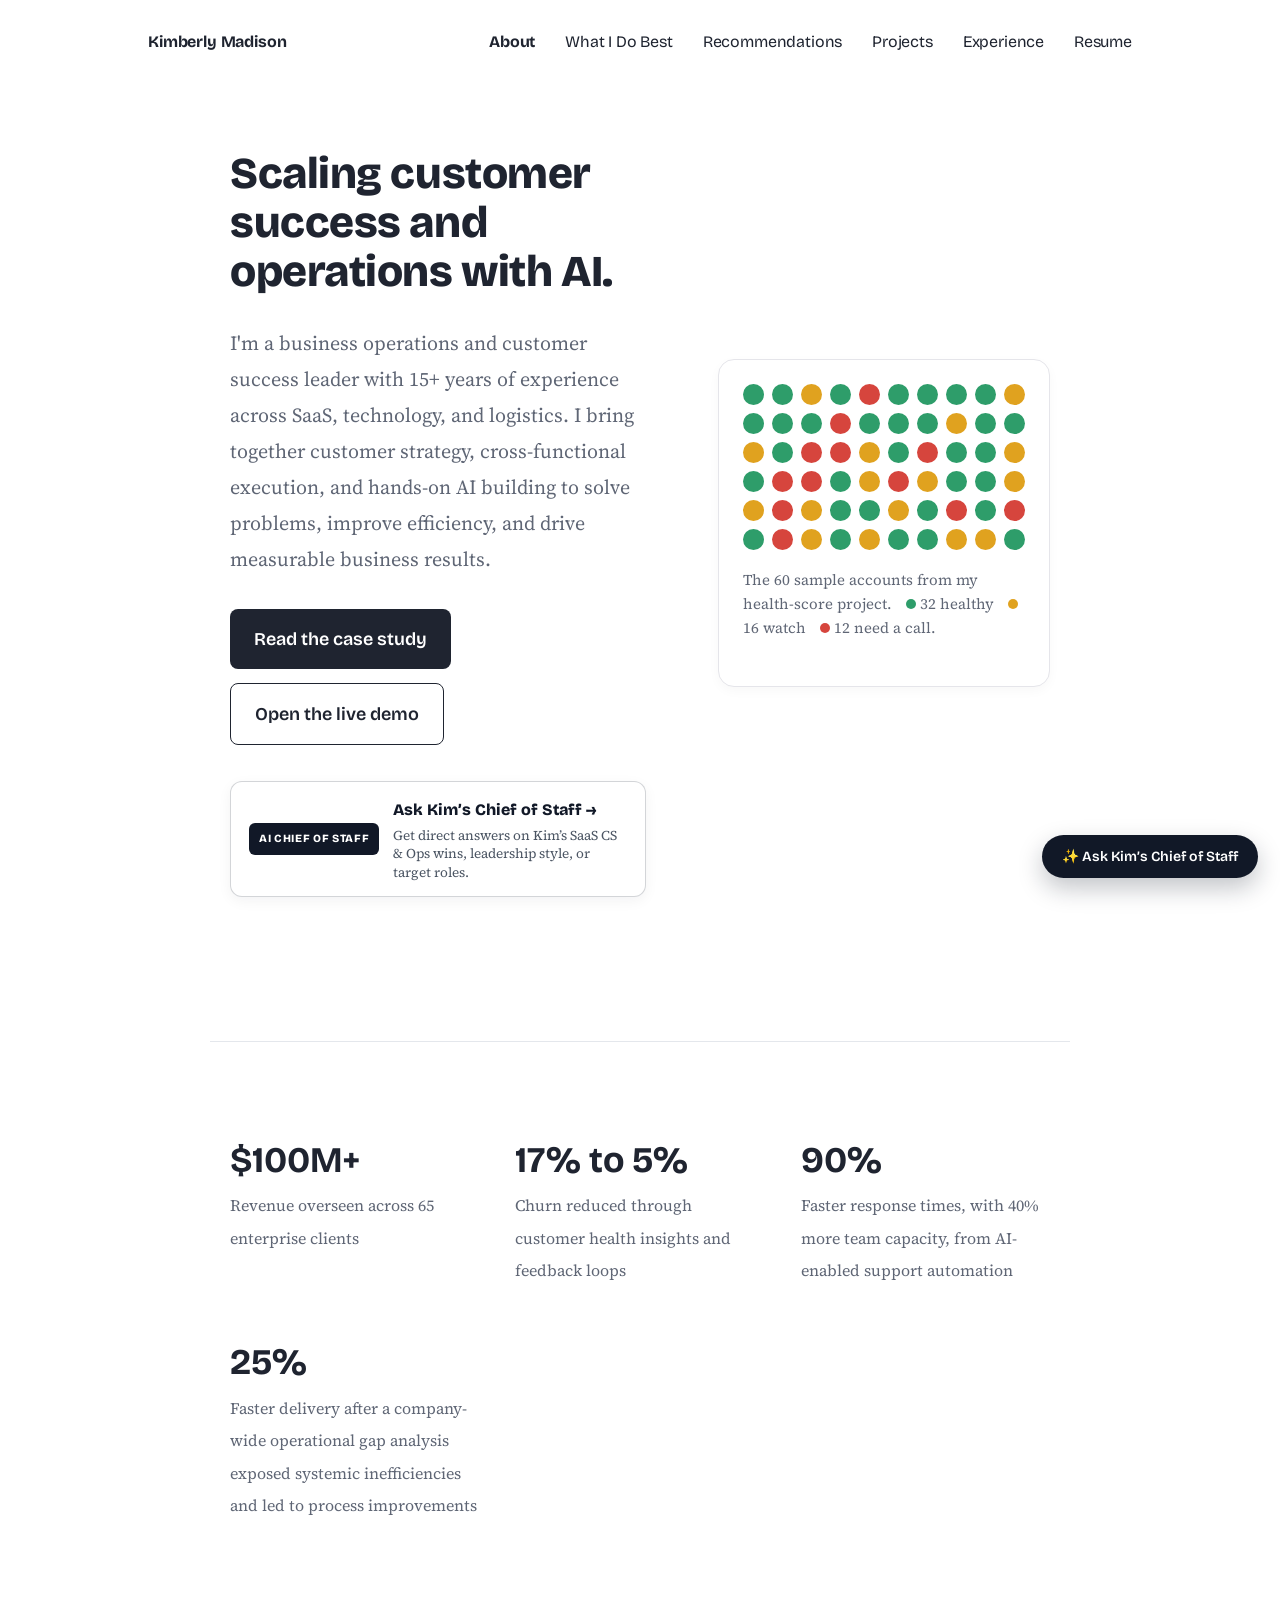
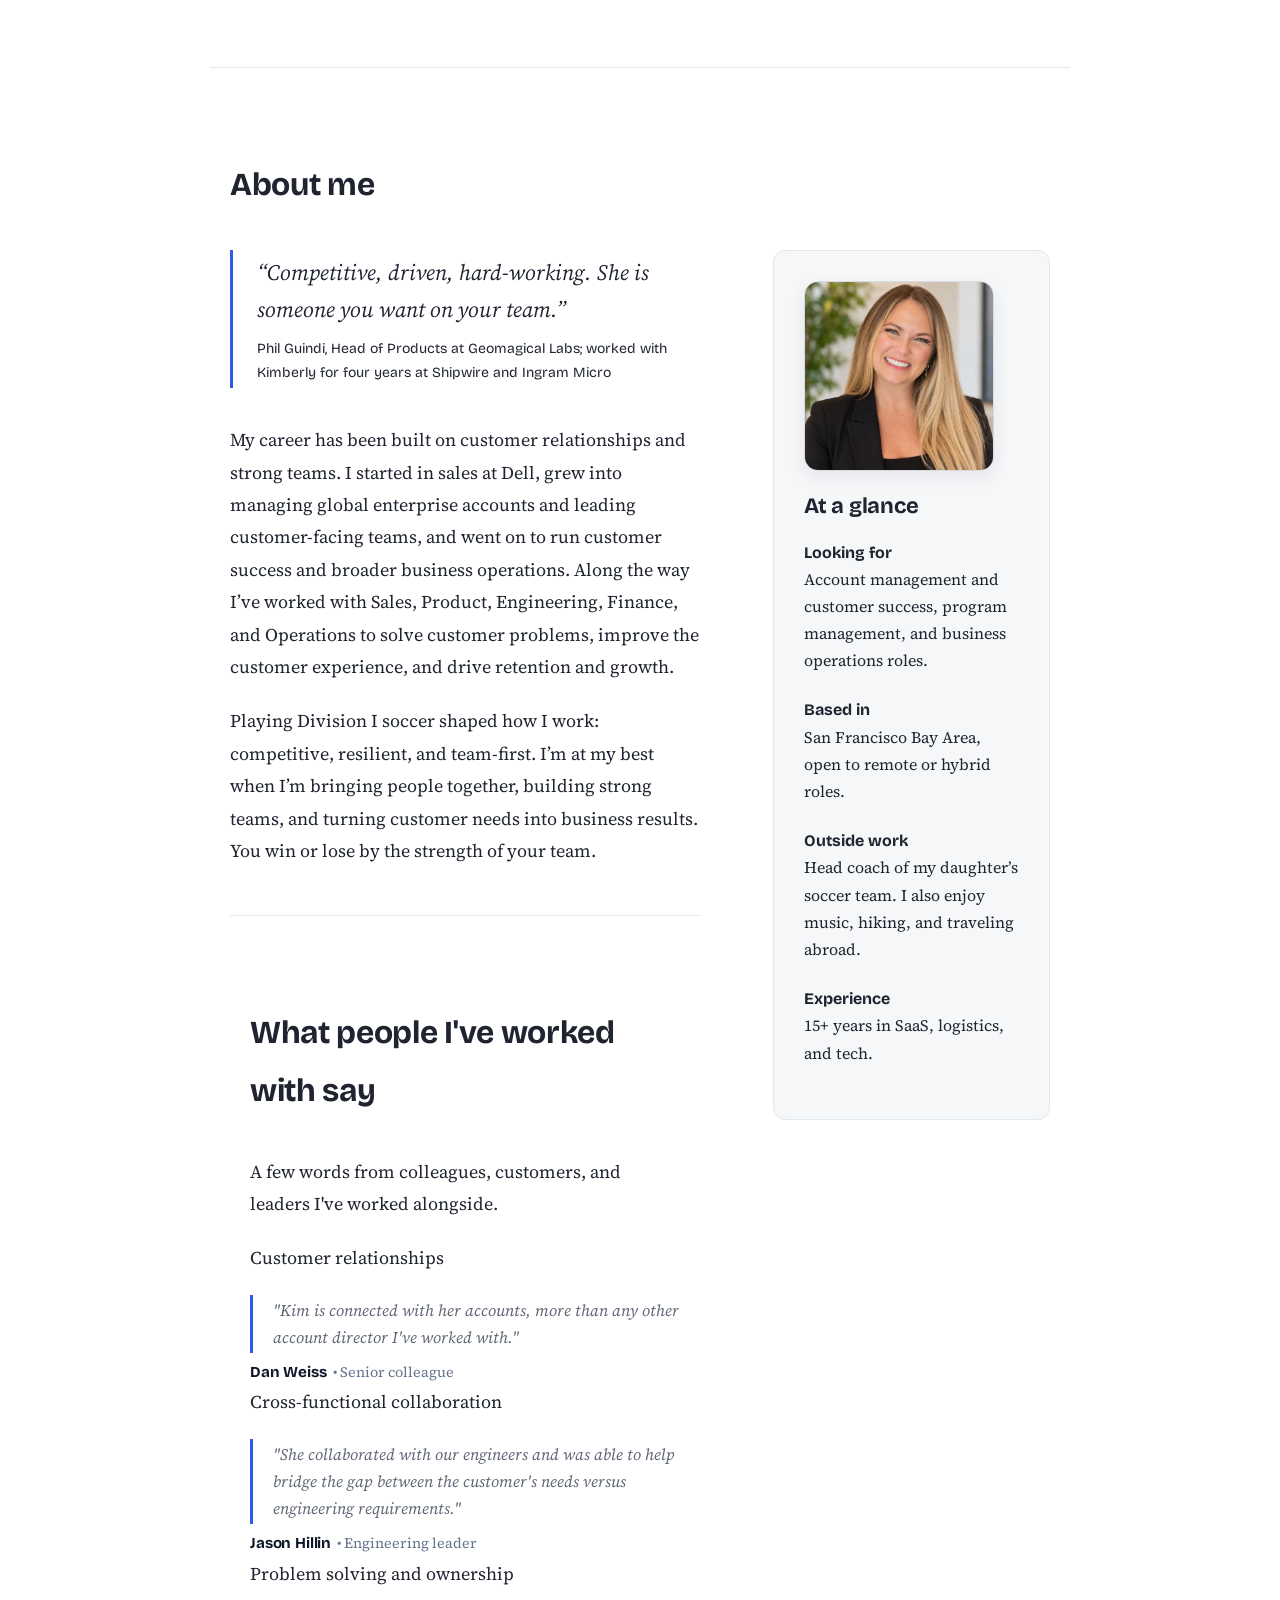
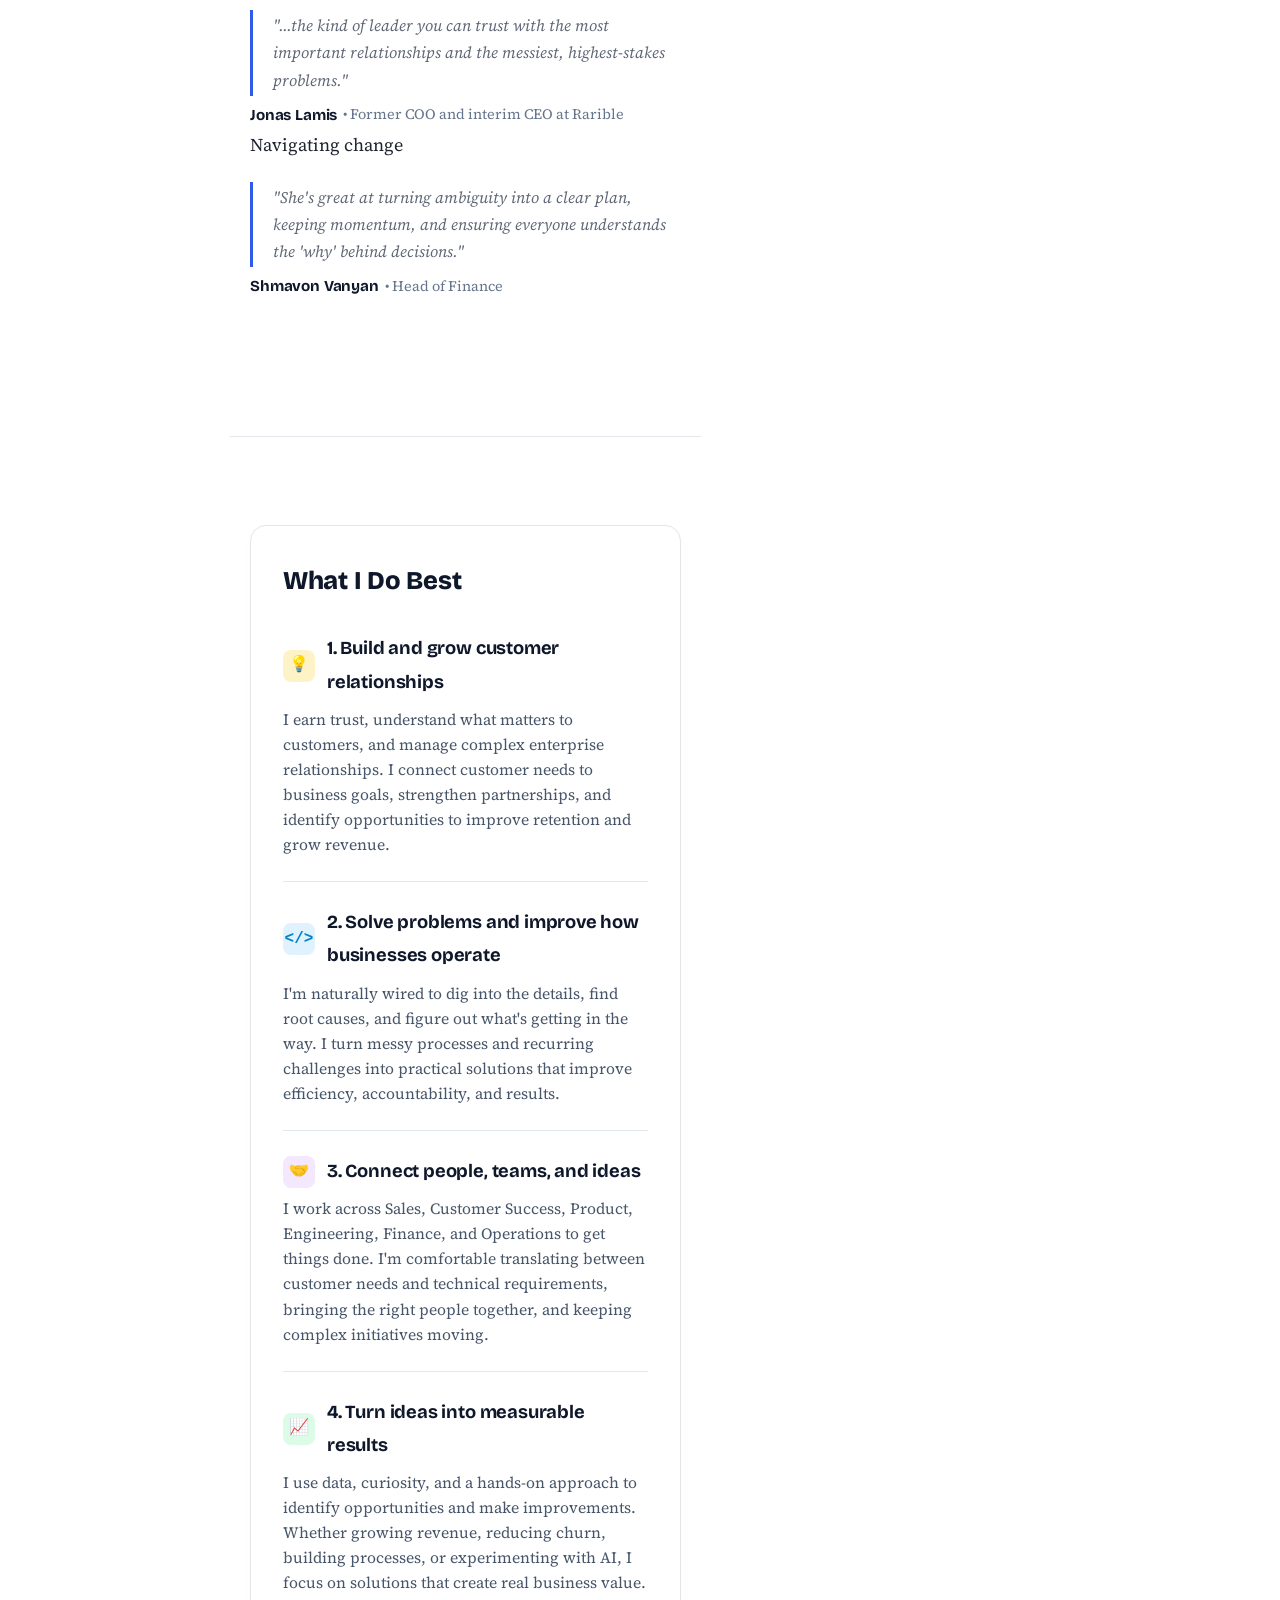
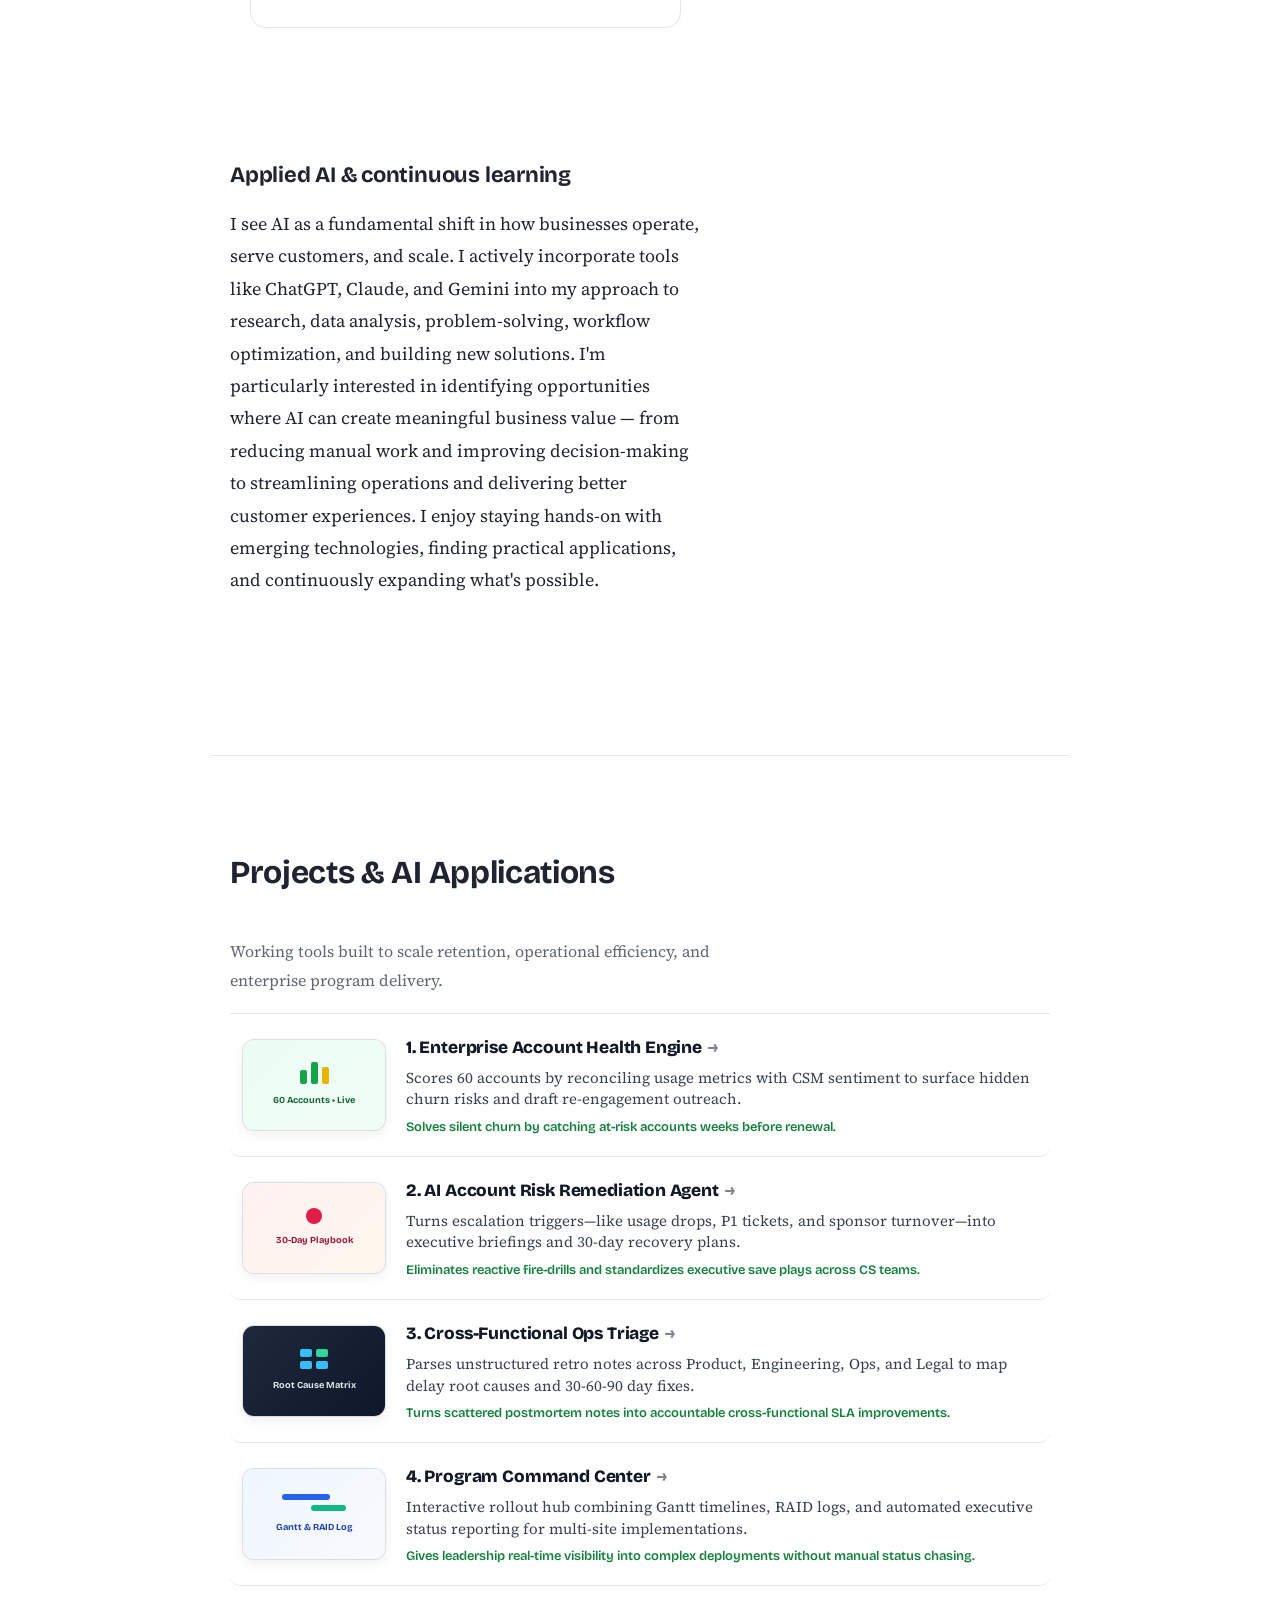
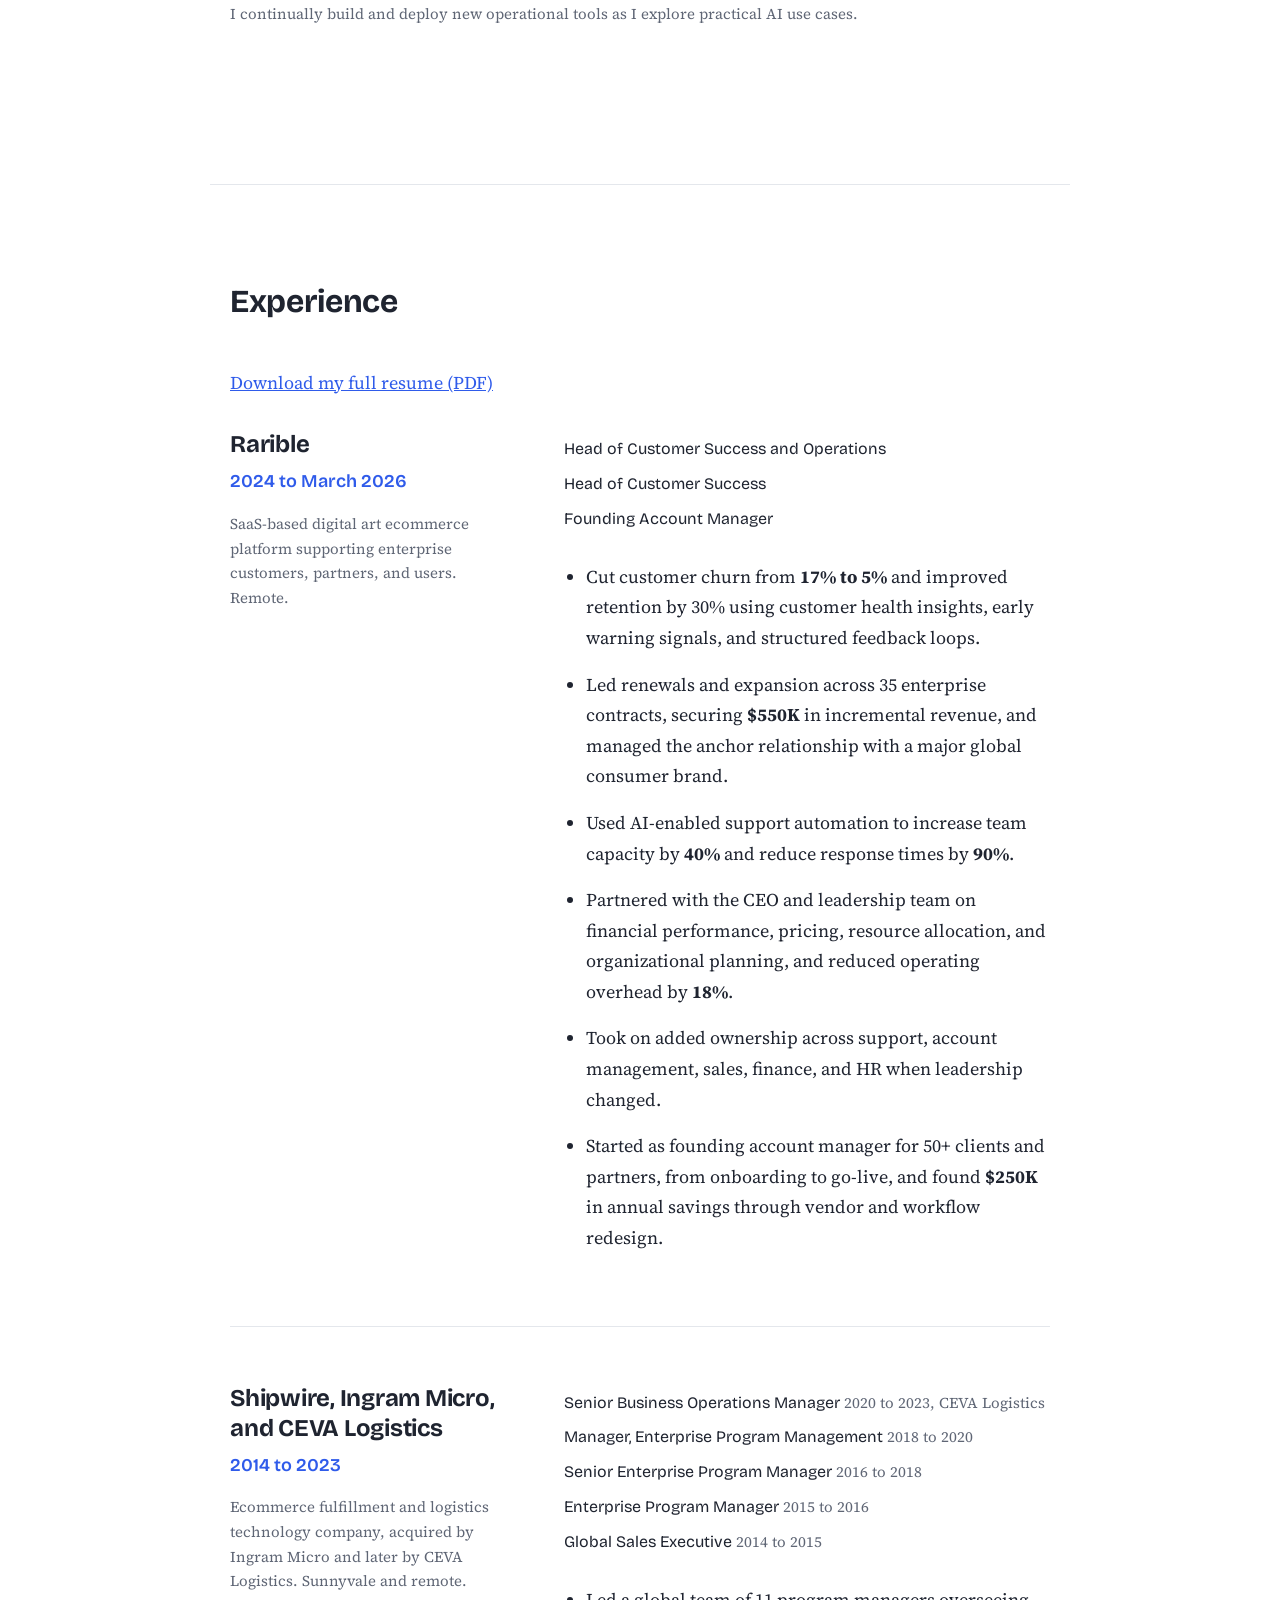
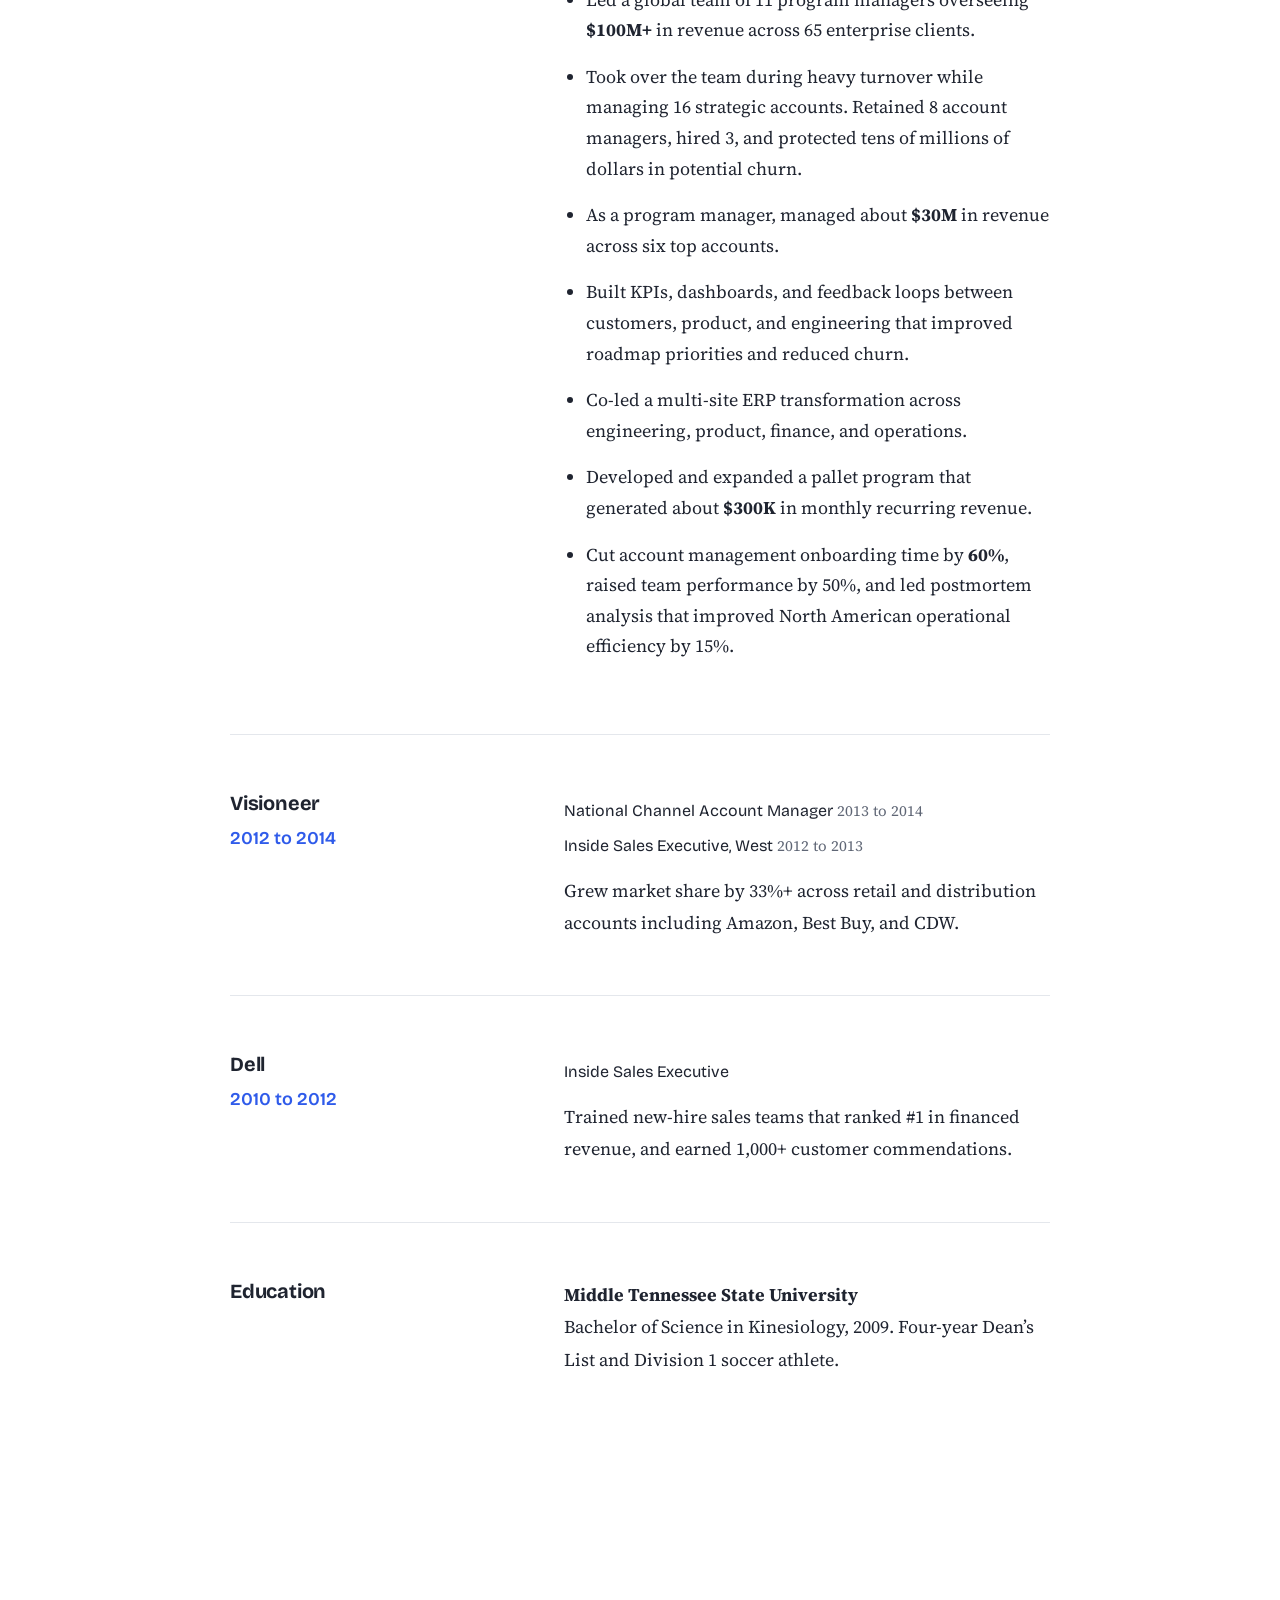
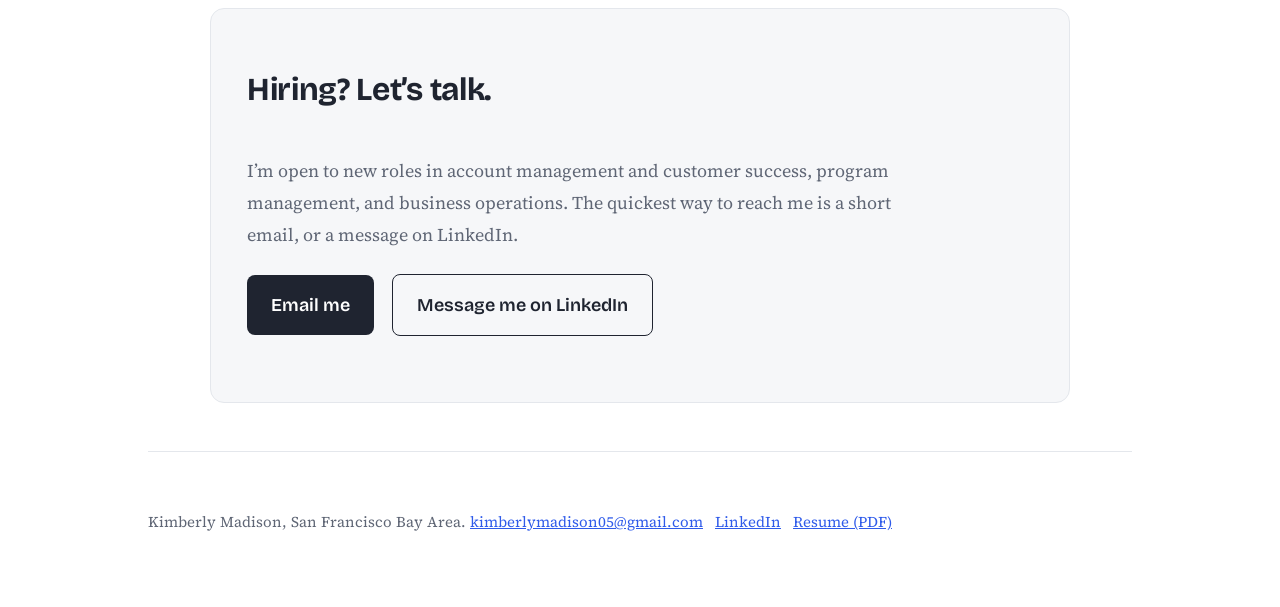
==== commit 4857f146: "Update index.html" ====
--- a/index.html
+++ b/index.html
@@ -155,10 +155,10 @@
             />
           </div>
           <h3 style="margin-top:0">At a glance</h3>
-          <p><b>Looking for</b><br>Account management and customer success, program management, and business operations roles</p>
+          <p><b>Looking for</b><br>Account management and customer success, program management, and business operations roles.</p>
           <p><b>Based in</b><br>San Francisco Bay Area, open to remote or hybrid roles.</p>
           <p><b>Outside work</b><br>Head coach of my daughter’s soccer team. I also enjoy music, hiking, and traveling abroad.</p>
-          <p><b>Experience</b><br>15+ years in SaaS, logistics, and tech</p>
+          <p><b>Experience</b><br>15+ years in SaaS, logistics, and tech.</p>
         </aside>
       </div>
     </section>
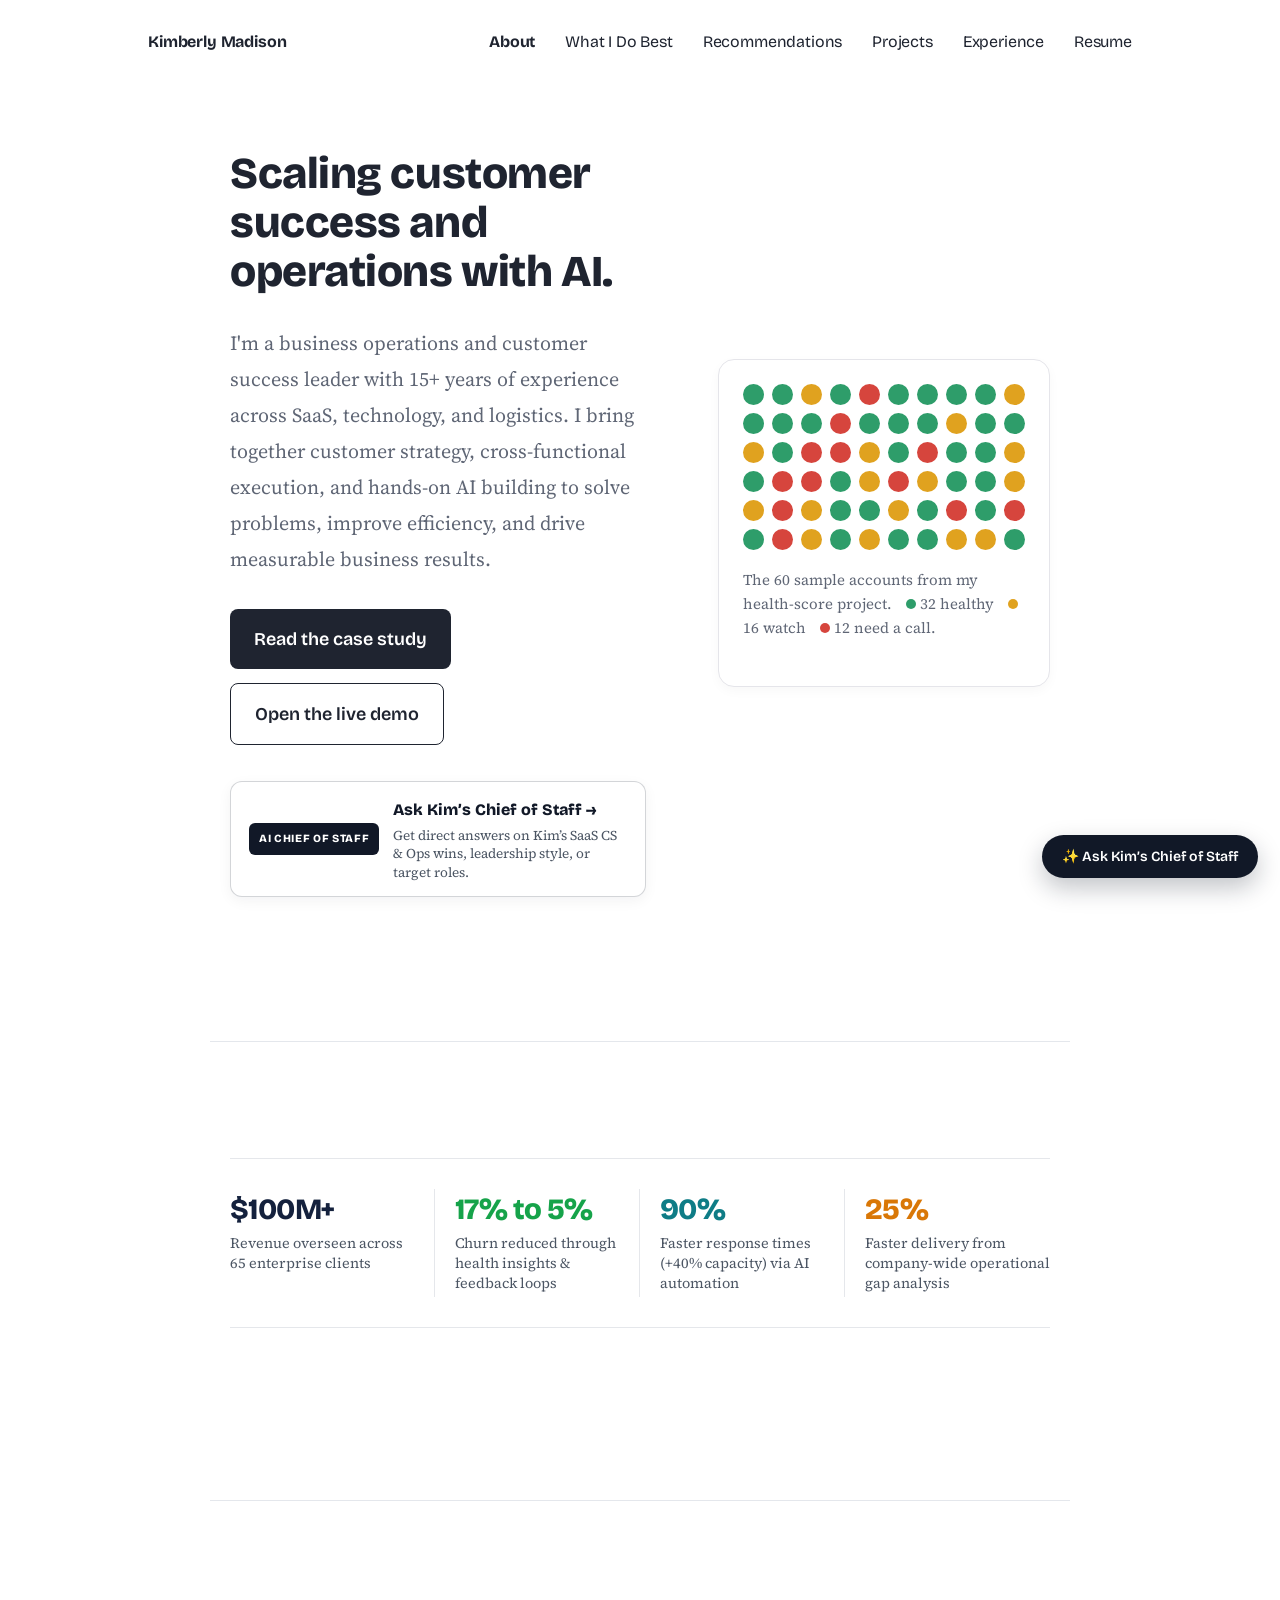
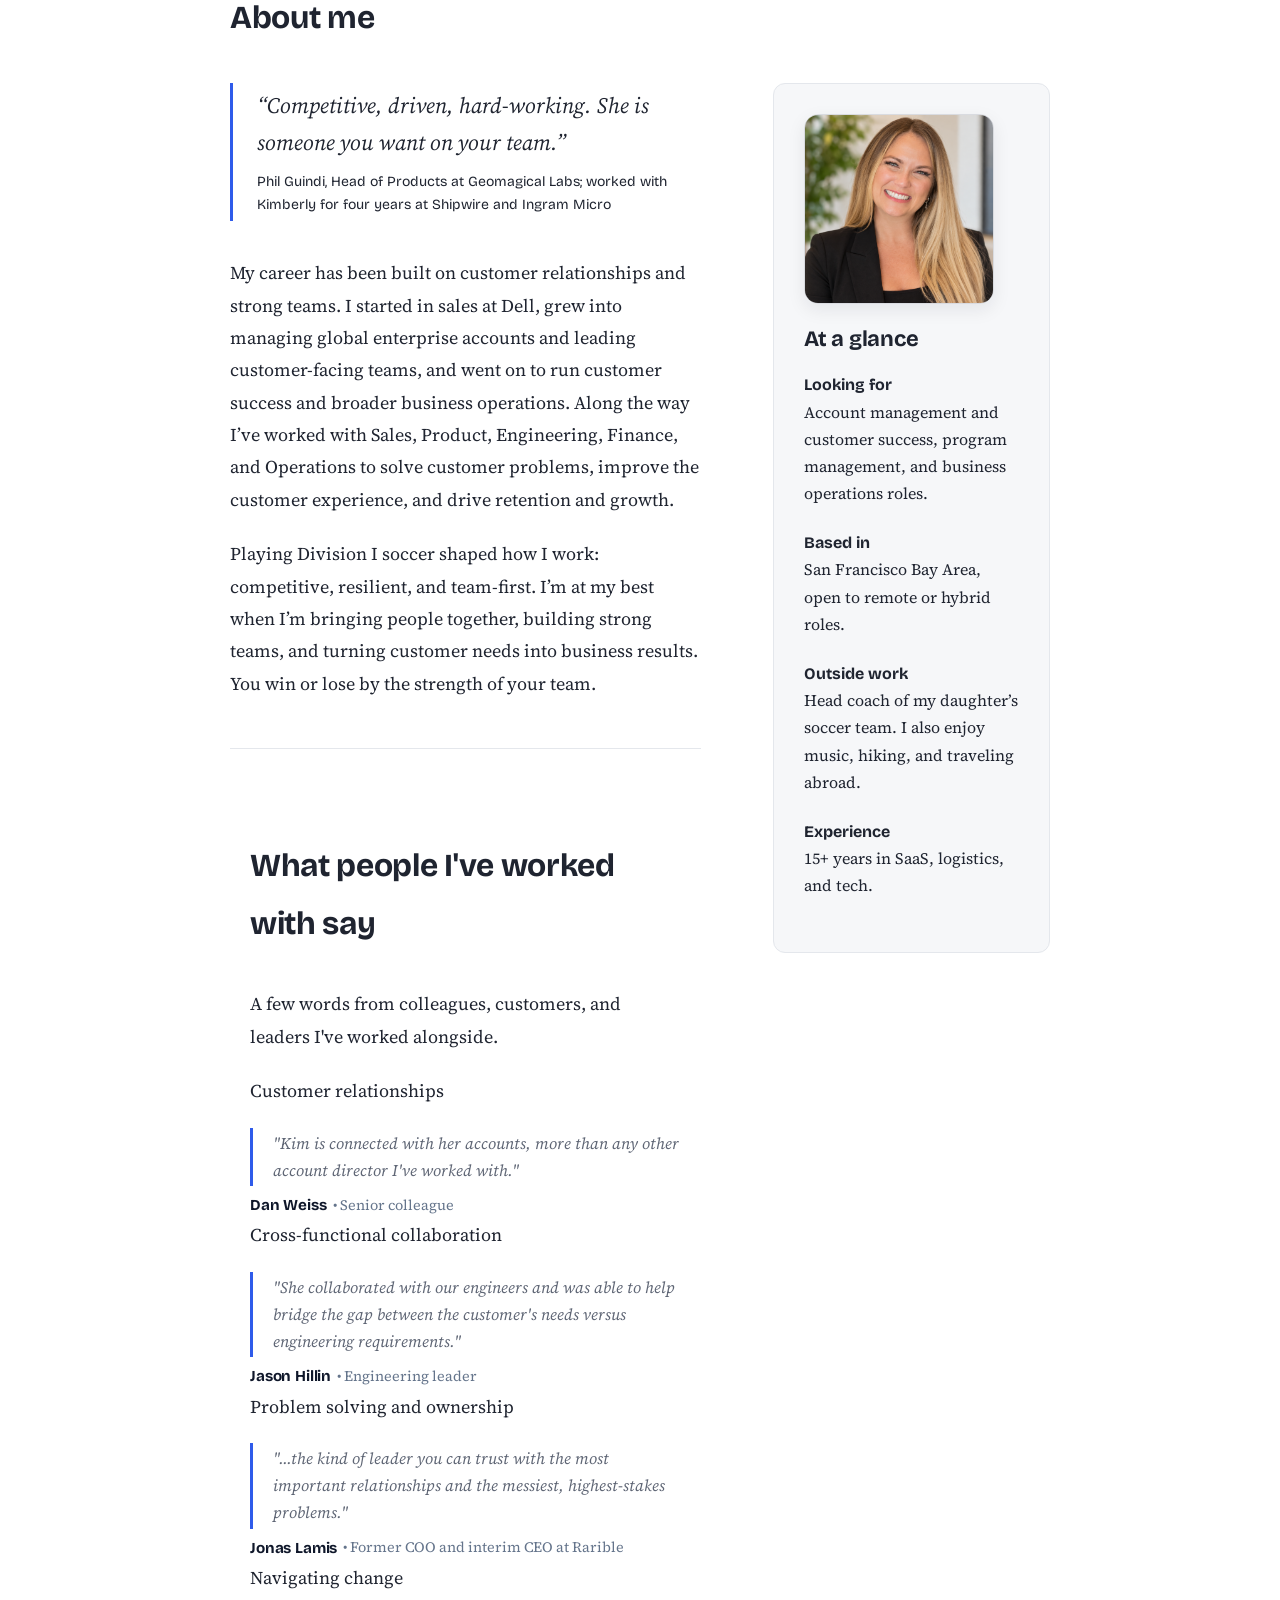
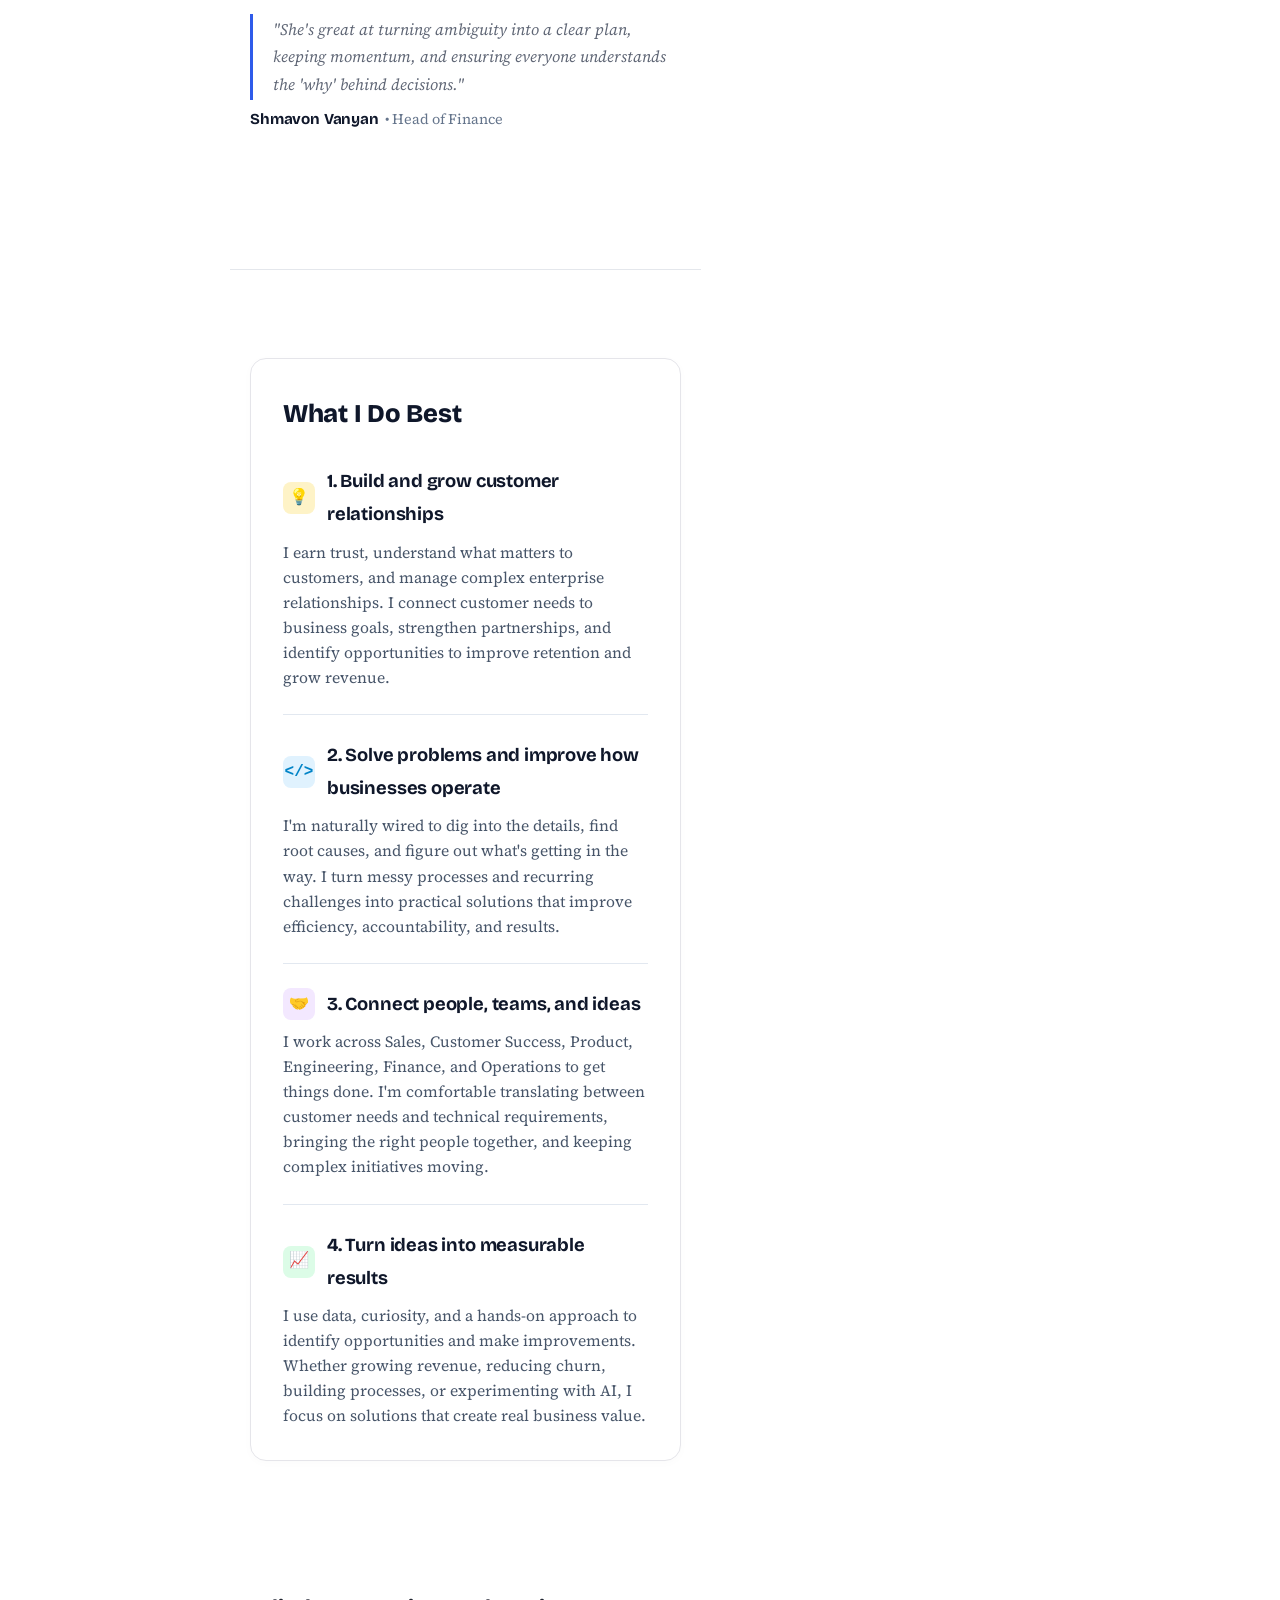
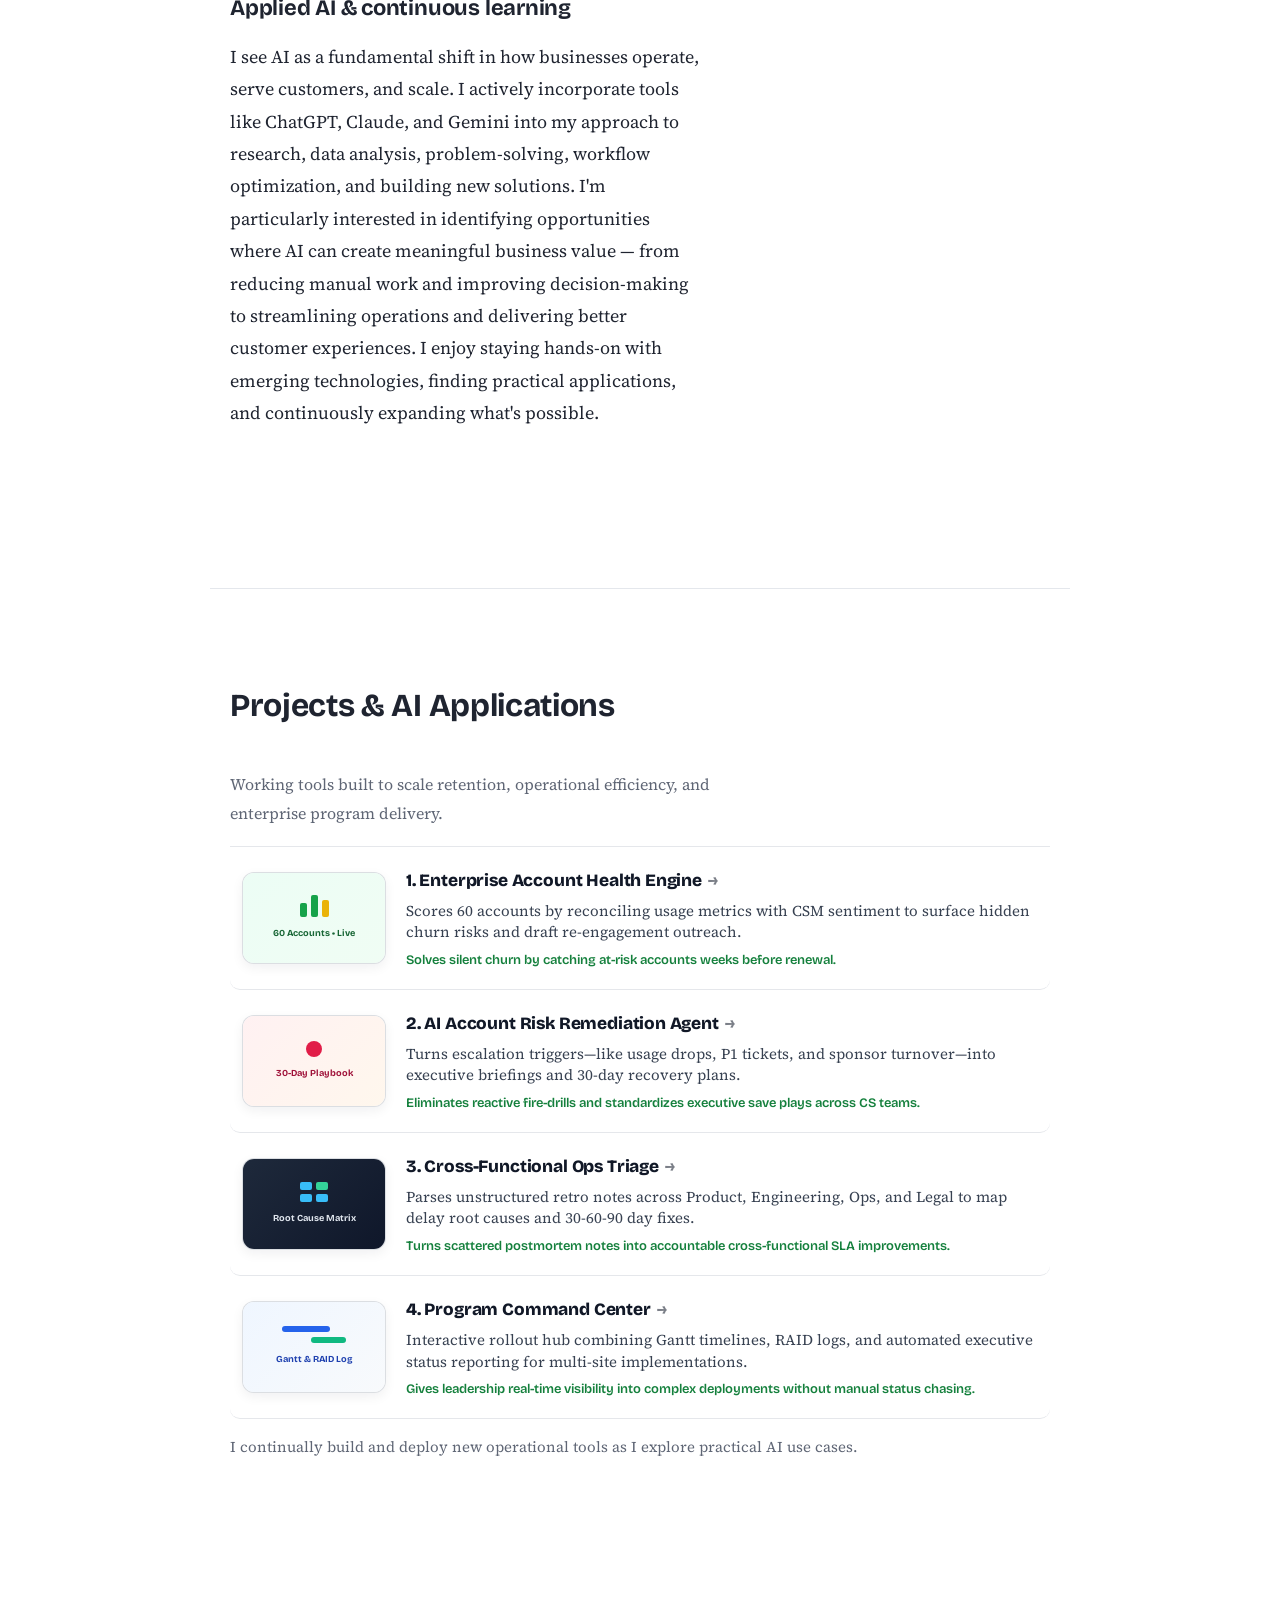
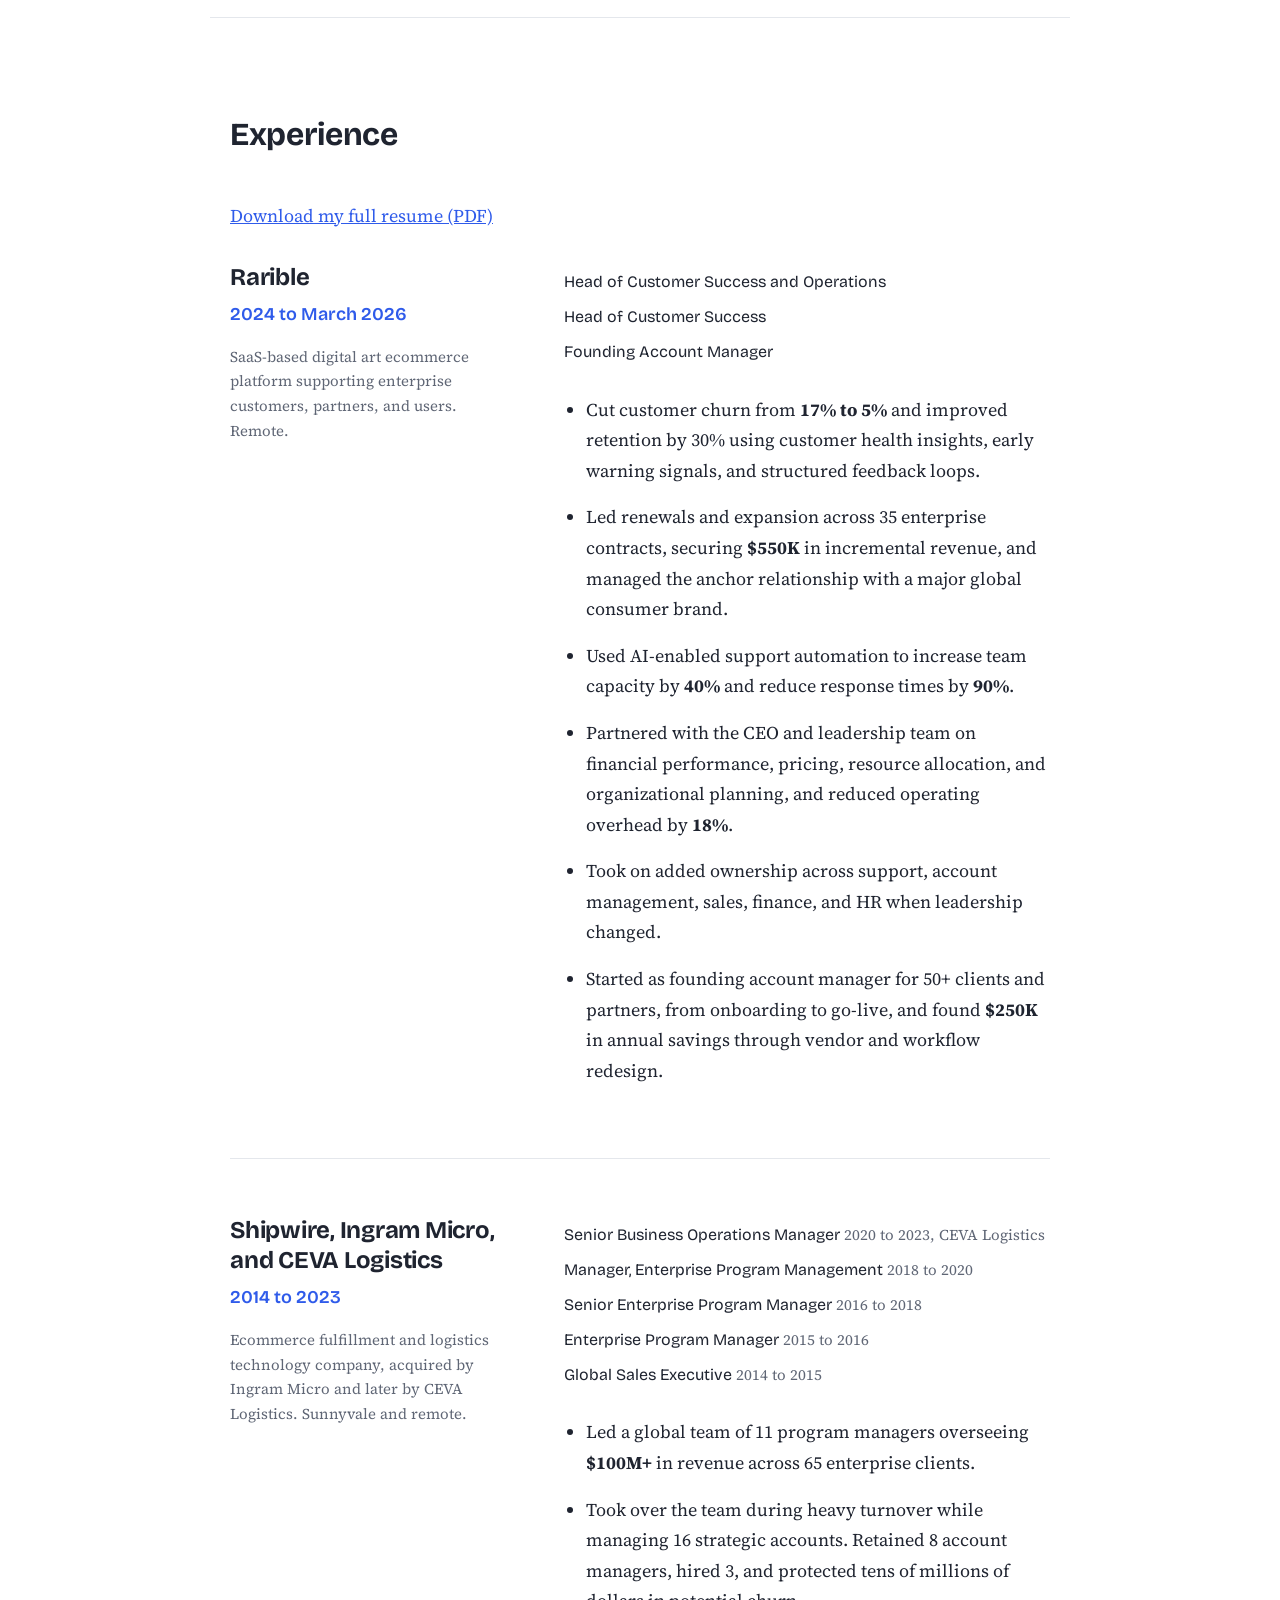
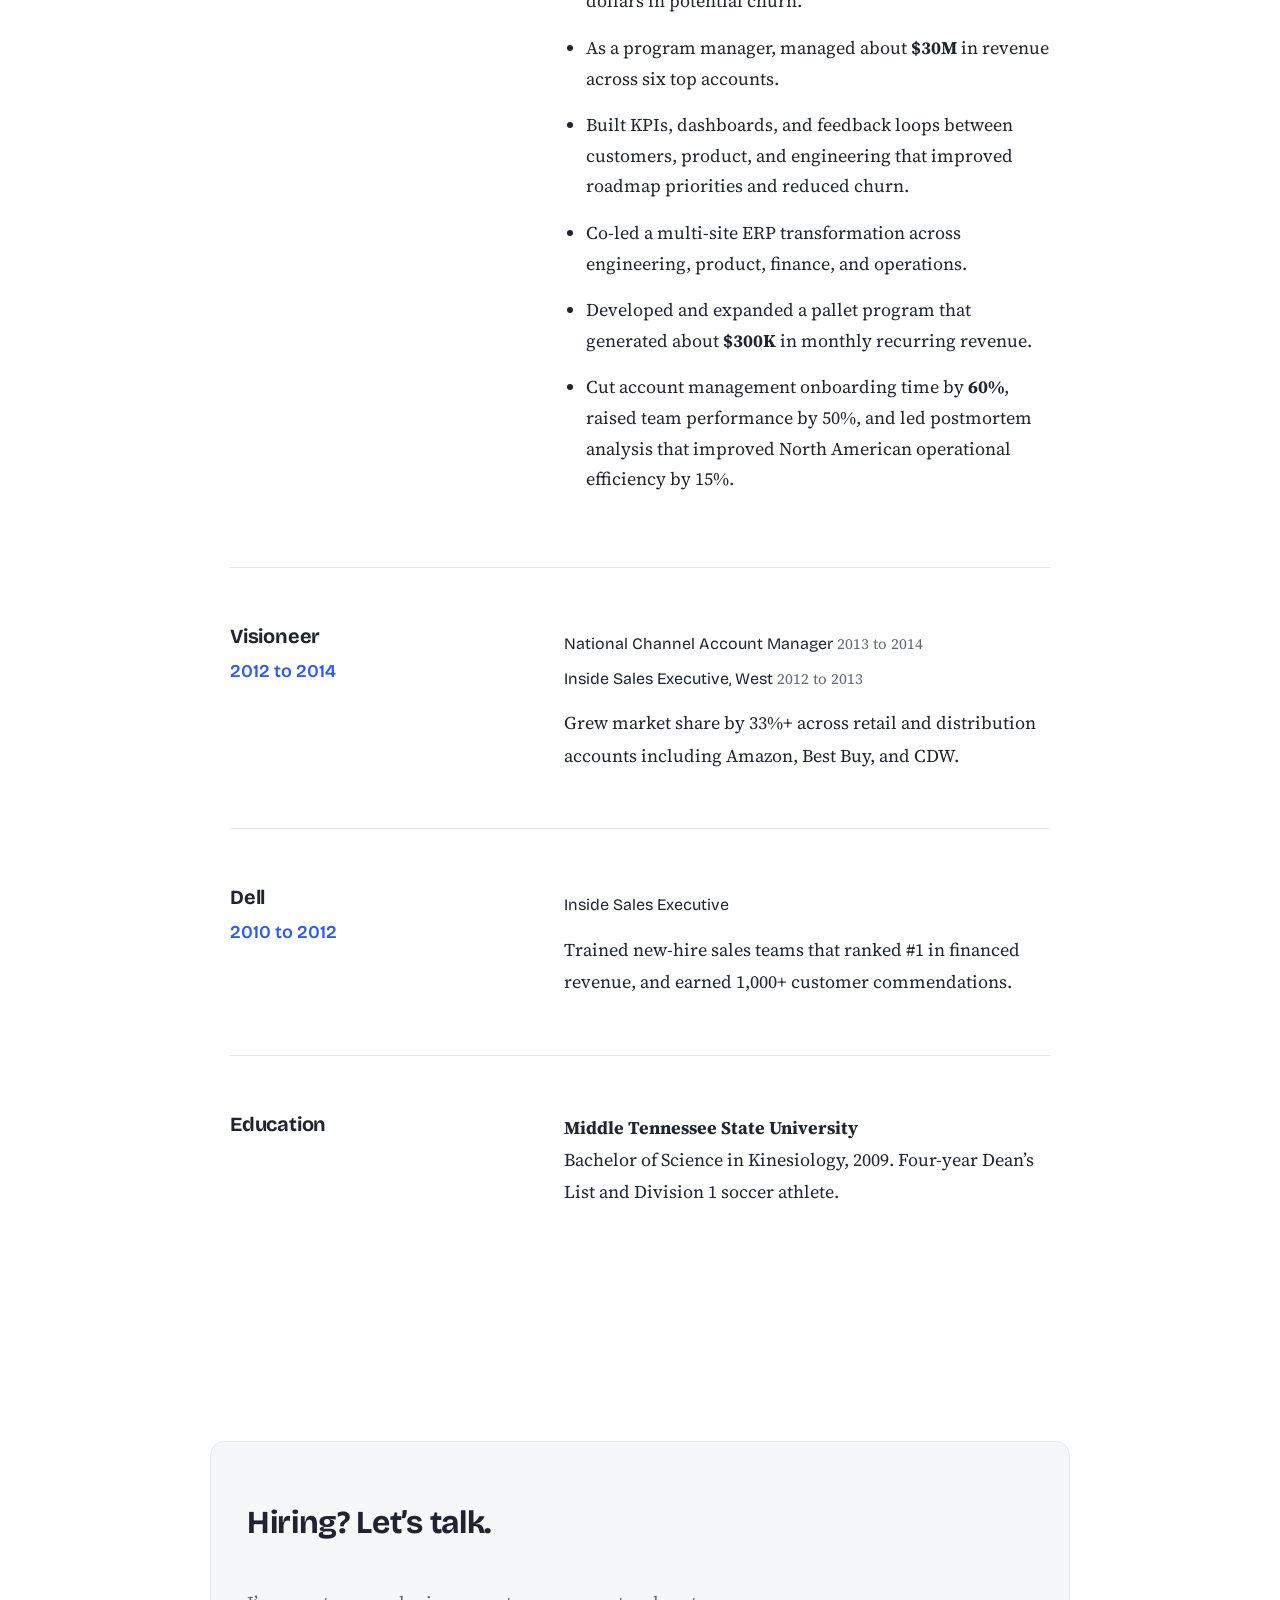
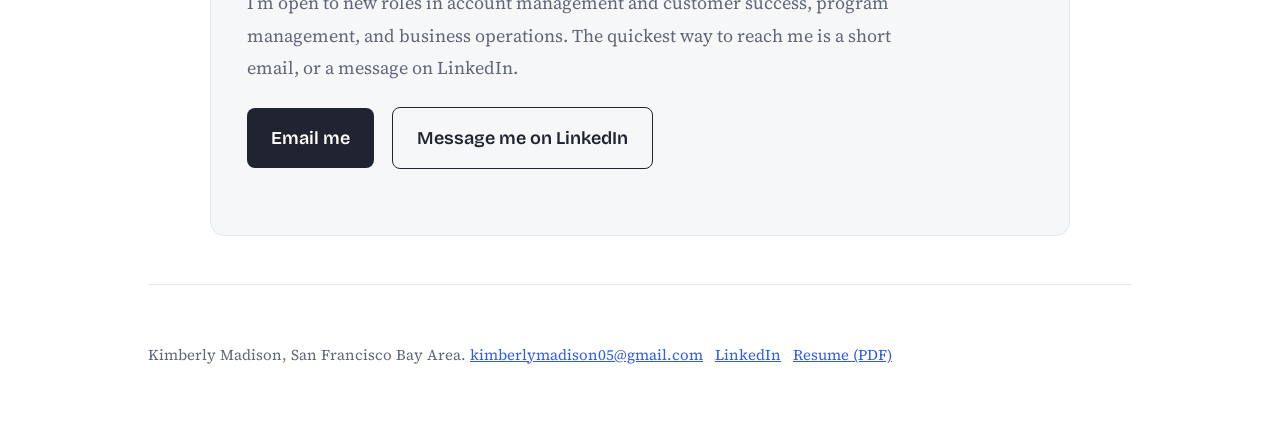
==== commit ab3a8bba: "Update index.html" ====
--- a/index.html
+++ b/index.html
@@ -48,13 +48,25 @@
       </div>
     </div>
 
-    <!-- PROOF METRICS -->
+  <!-- PROOF METRICS -->
     <section>
-      <ul class="proof">
-        <li><b>$100M+</b><span>Revenue overseen across 65 enterprise clients</span></li>
-        <li><b>17% to 5%</b><span>Churn reduced through customer health insights and feedback loops</span></li>
-        <li><b>90%</b><span>Faster response times, with 40% more team capacity, from AI-enabled support automation</span></li>
-        <li><b>25%</b><span>Faster delivery after a company-wide operational gap analysis exposed systemic inefficiencies and led to process improvements</span></li>
+      <ul class="proof-strip">
+        <li>
+          <b style="color:#14213d;">$100M+</b>
+          <span>Revenue overseen across 65 enterprise clients</span>
+        </li>
+        <li>
+          <b style="color:#16a34a;">17% to 5%</b>
+          <span>Churn reduced through health insights &amp; feedback loops</span>
+        </li>
+        <li>
+          <b style="color:#0e7c86;">90%</b>
+          <span>Faster response times (+40% capacity) via AI automation</span>
+        </li>
+        <li>
+          <b style="color:#d97706;">25%</b>
+          <span>Faster delivery from company-wide operational gap analysis</span>
+        </li>
       </ul>
     </section>
 
@@ -693,6 +705,56 @@
     font-size: 13px;
     cursor: pointer;
   }
+  /* Compact 4-Column Horizontal Proof Strip */
+  .proof-strip {
+    list-style: none;
+    margin: 28px 0 36px;
+    padding: 20px 0;
+    display: grid;
+    grid-template-columns: repeat(4, 1fr);
+    border-top: 1px solid #e5e7eb;
+    border-bottom: 1px solid #e5e7eb;
+  }
+  .proof-strip li {
+    padding: 4px 20px;
+    border-right: 1px solid #e5e7eb;
+    display: flex;
+    flex-direction: column;
+    gap: 6px;
+  }
+  .proof-strip li:first-child {
+    padding-left: 0;
+  }
+  .proof-strip li:last-child {
+    border-right: none;
+    padding-right: 0;
+  }
+  .proof-strip b {
+    font-family: 'Bricolage Grotesque', sans-serif;
+    font-size: clamp(1.45rem, 2.3vw, 1.85rem);
+    font-weight: 800;
+    line-height: 1.15;
+    letter-spacing: -0.02em;
+  }
+  .proof-strip span {
+    font-family: 'Source Serif 4', serif;
+    font-size: 0.9rem;
+    line-height: 1.4;
+    color: #4b5563;
+  }
+  @media (max-width: 768px) {
+    .proof-strip {
+      grid-template-columns: repeat(2, 1fr);
+      gap: 18px 0;
+    }
+    .proof-strip li:nth-child(2n) {
+      border-right: none;
+      padding-right: 0;
+    }
+    .proof-strip li:nth-child(odd) {
+      padding-left: 0;
+    }
+  }
 </style>
 
 <script>
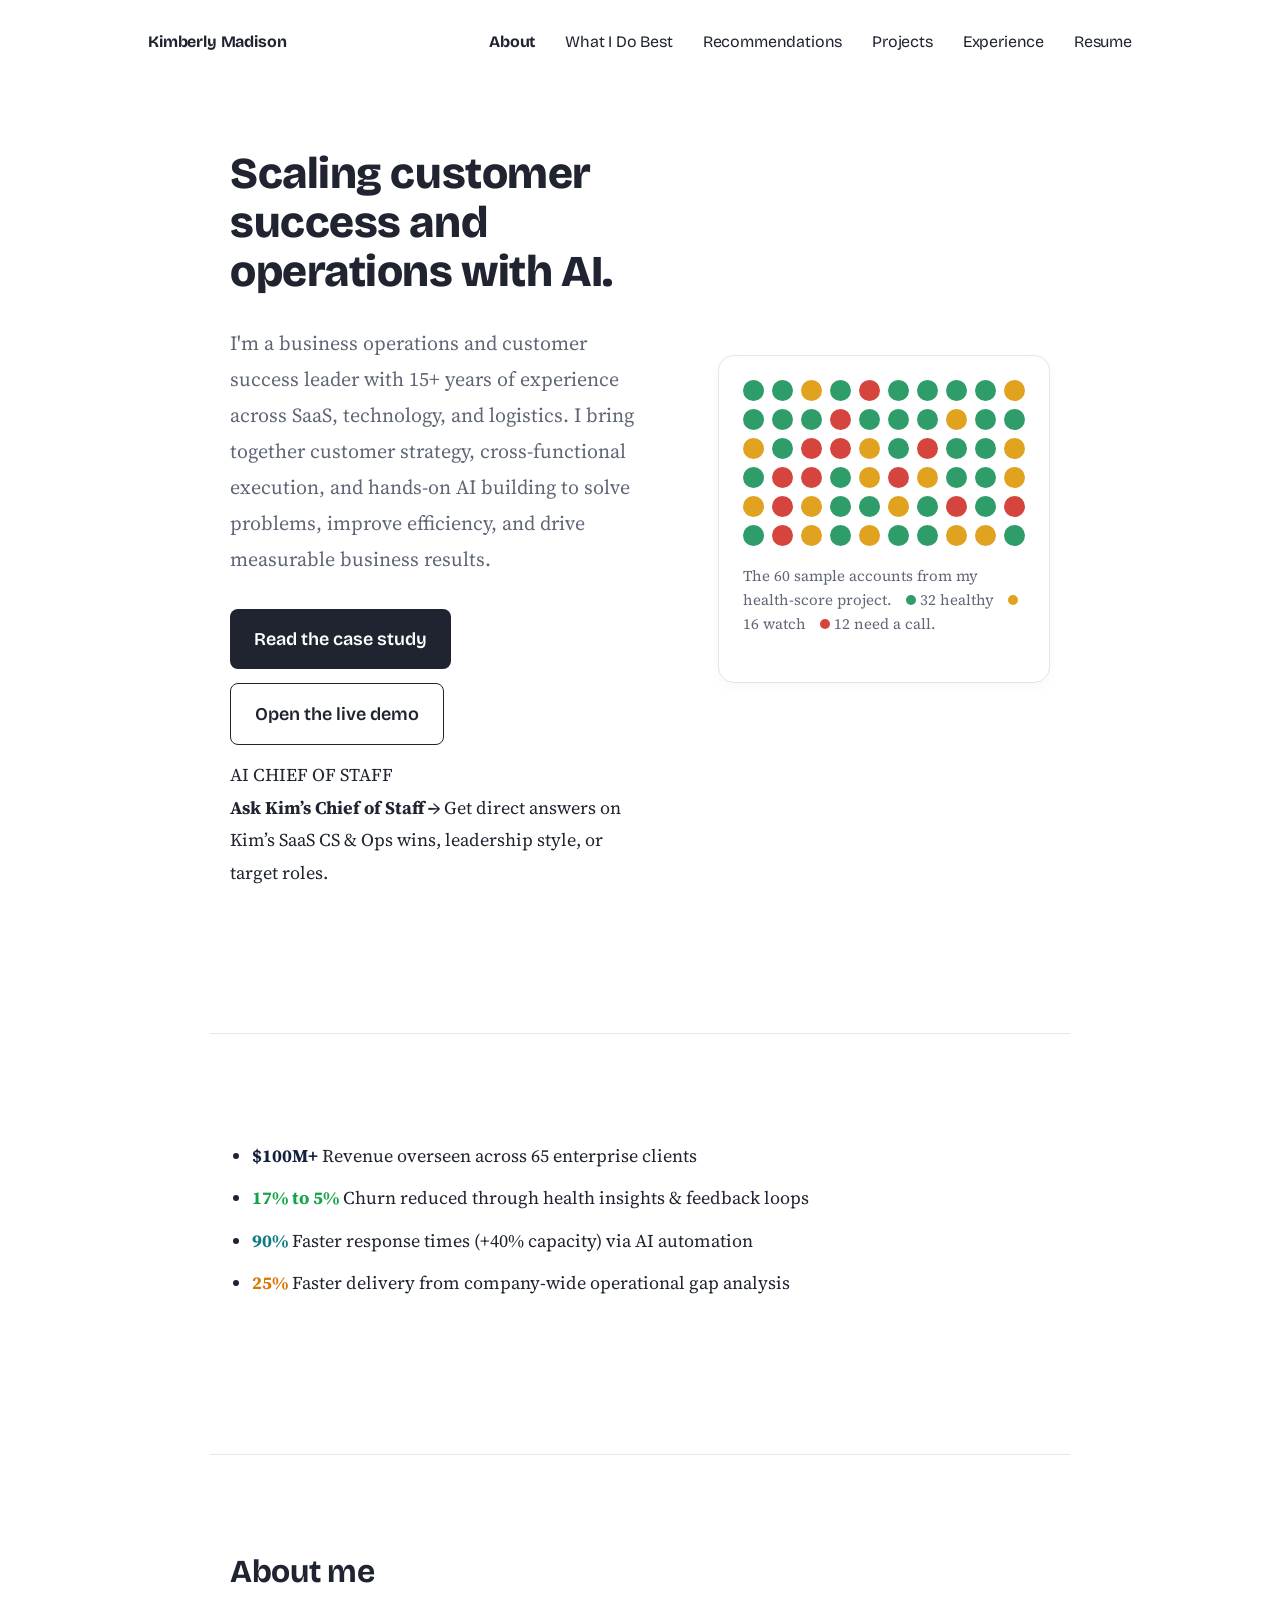
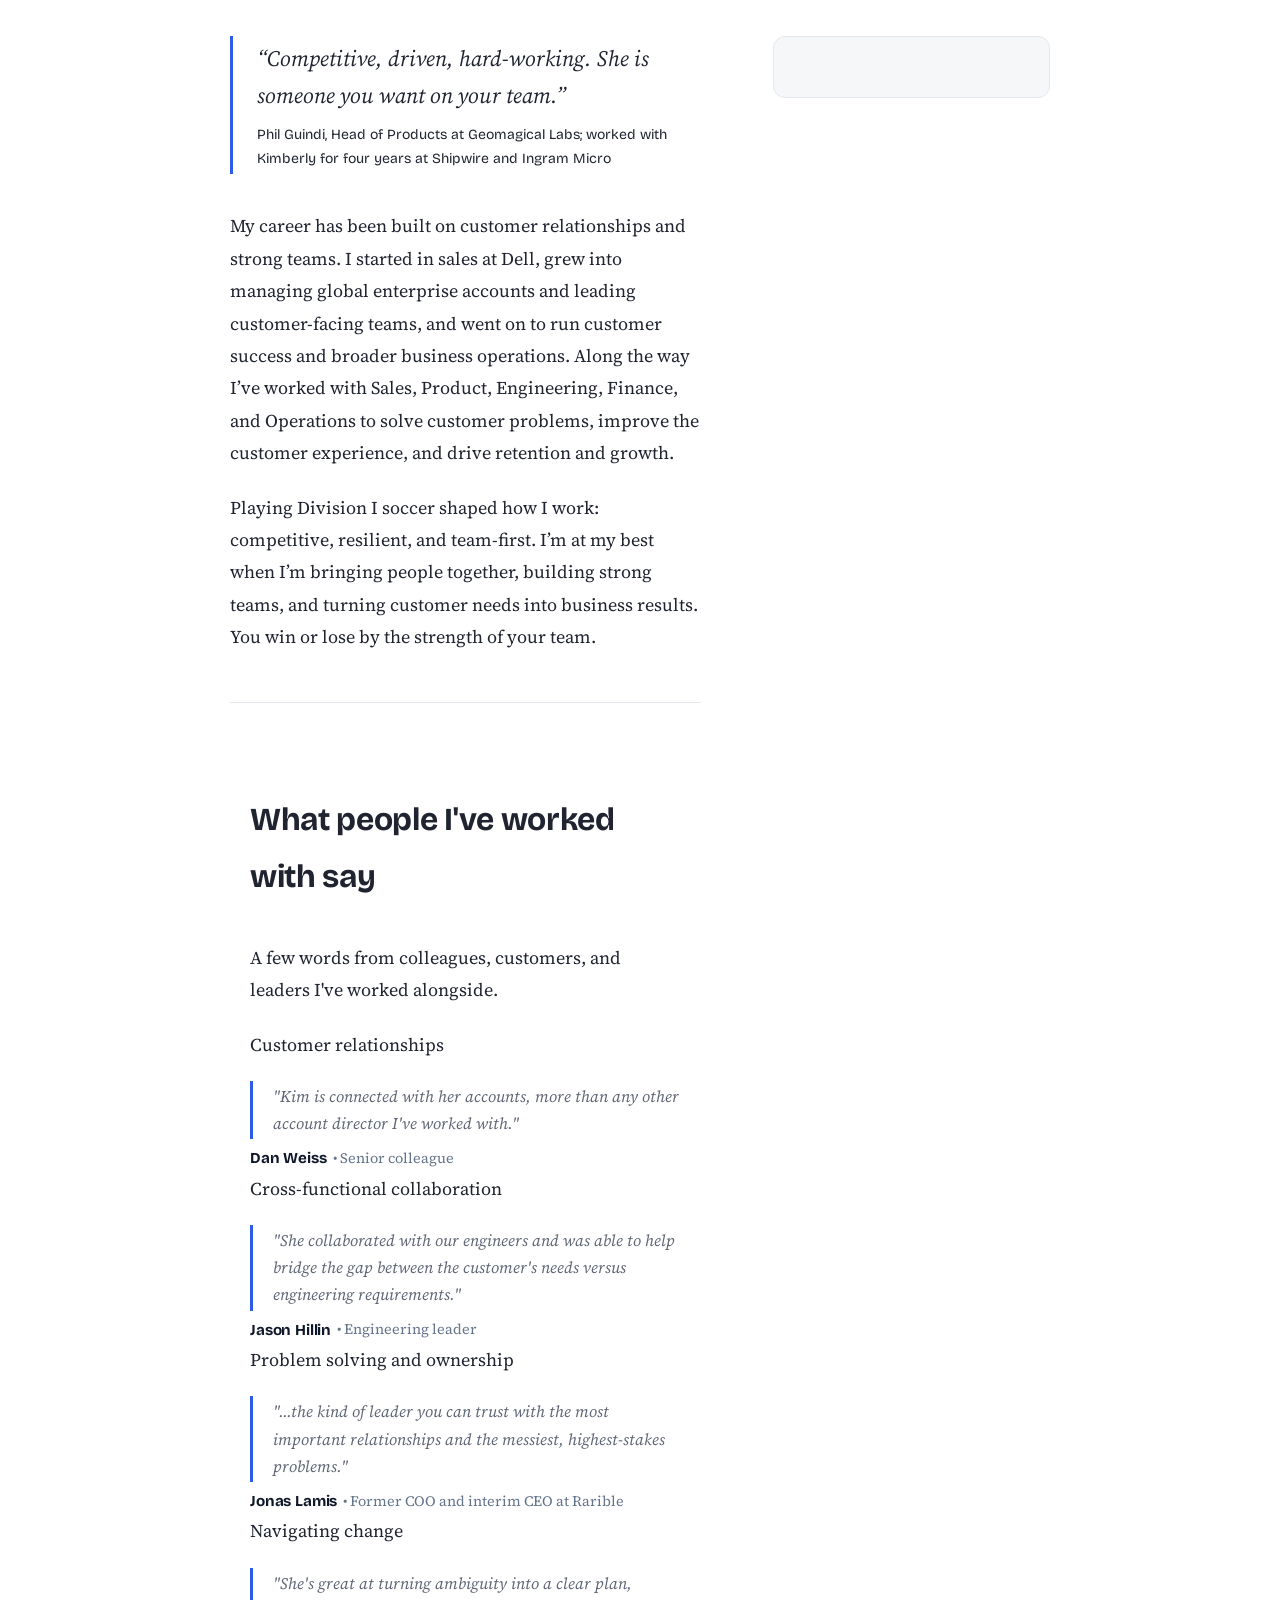
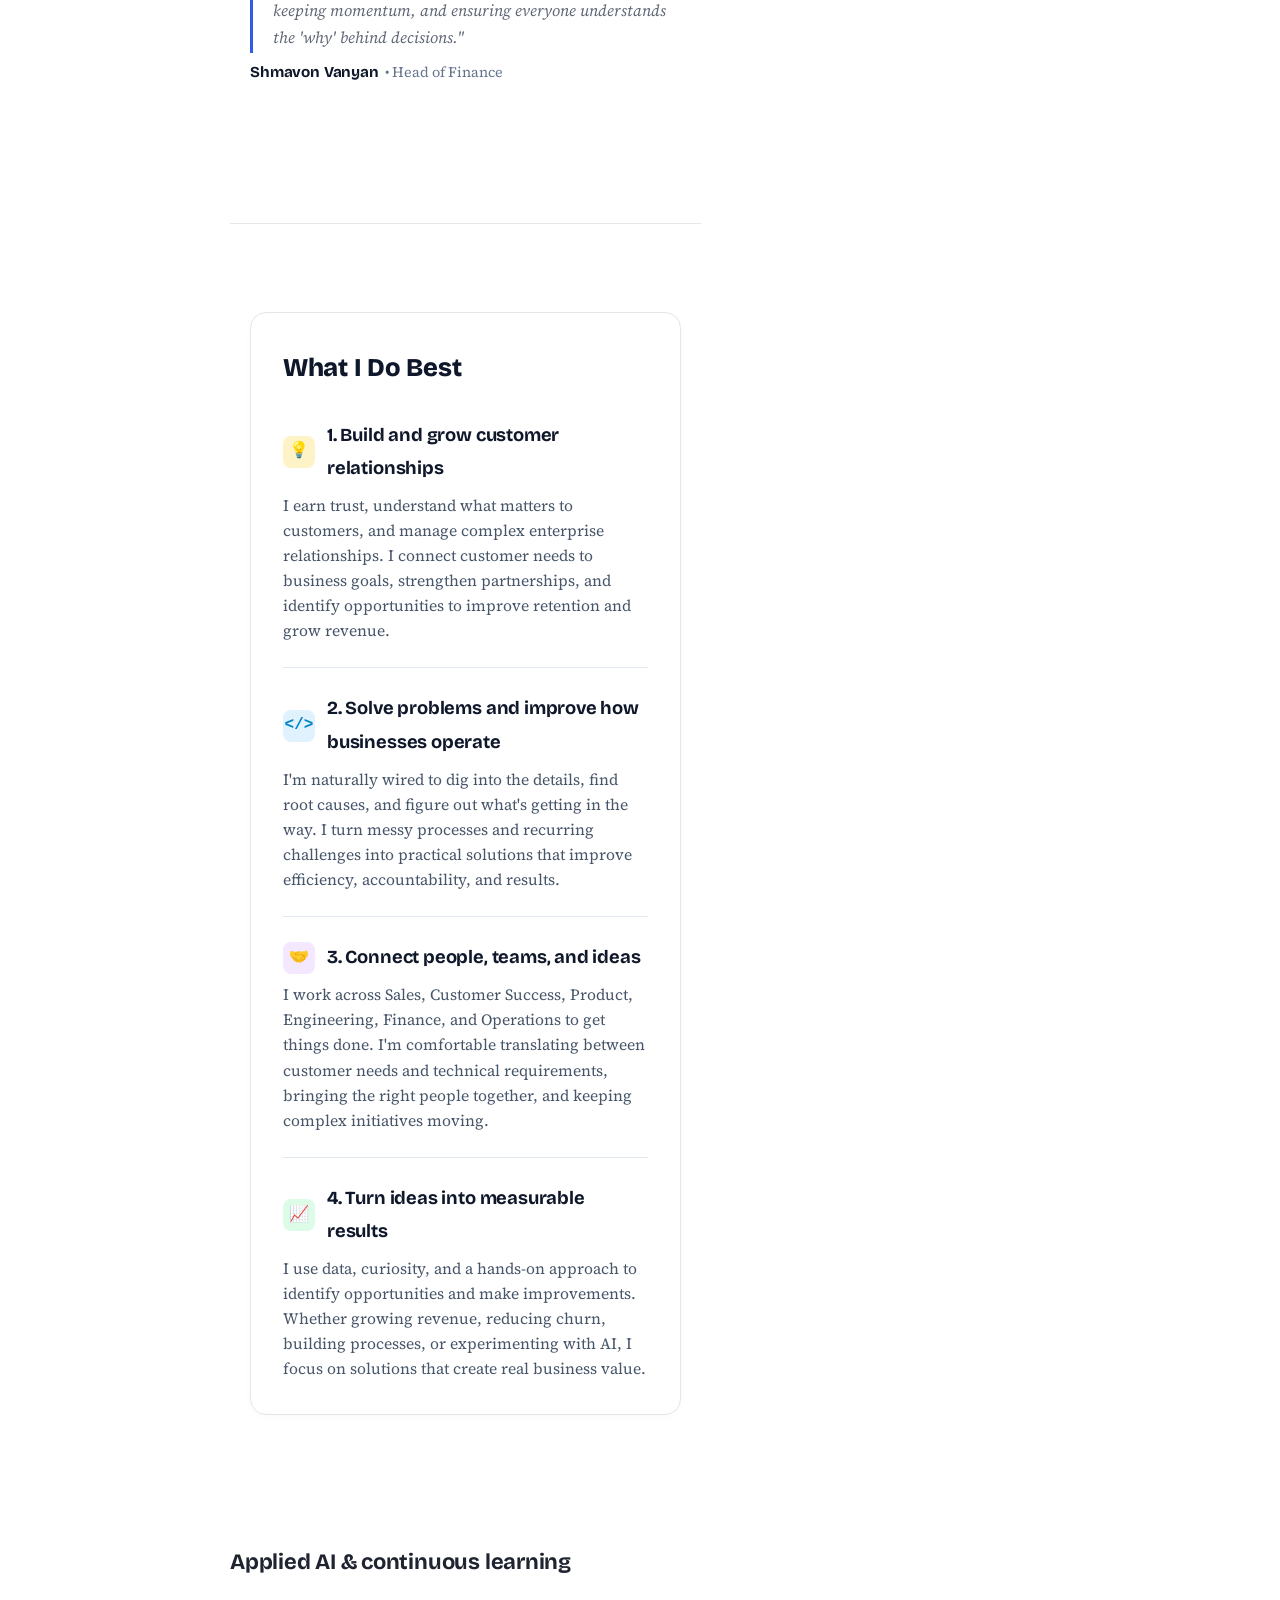
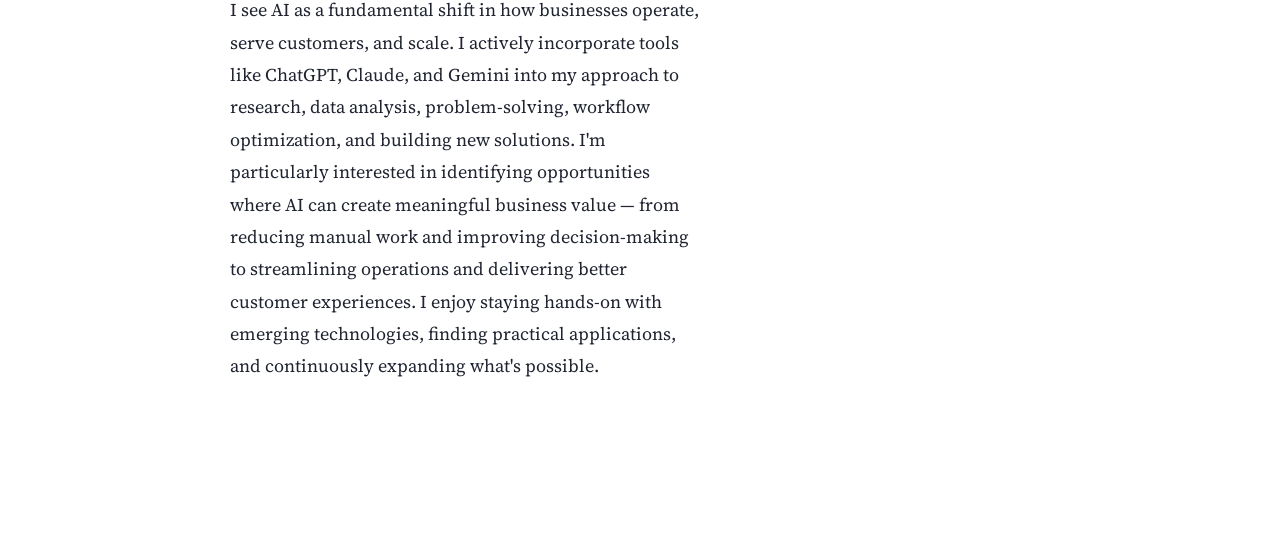
==== commit 3b732f0f: "Update index.html" ====
--- a/index.html
+++ b/index.html
@@ -48,8 +48,8 @@
       </div>
     </div>
 
-  <!-- PROOF METRICS -->
-    <section>
+    <!-- PROOF METRICS -->
+    <section class="proof-section">
       <ul class="proof-strip">
         <li>
           <b style="color:#14213d;">$100M+</b>
@@ -160,662 +160,4 @@
         <aside class="facts">
           <div class="kim-headshot-wrap" id="kim-photo-container">
             <img
-              src="kimberly-headshot.png"
-              alt="Kimberly Madison - Customer Success and Operations Leader"
-              class="kim-headshot"
-              onerror="document.getElementById('kim-photo-container').style.display='none';"
-            />
-          </div>
-          <h3 style="margin-top:0">At a glance</h3>
-          <p><b>Looking for</b><br>Account management and customer success, program management, and business operations roles.</p>
-          <p><b>Based in</b><br>San Francisco Bay Area, open to remote or hybrid roles.</p>
-          <p><b>Outside work</b><br>Head coach of my daughter’s soccer team. I also enjoy music, hiking, and traveling abroad.</p>
-          <p><b>Experience</b><br>15+ years in SaaS, logistics, and tech.</p>
-        </aside>
-      </div>
-    </section>
-    <!-- COMPACT PROJECTS SECTION -->
-    <section id="projects">
-      <h2>Projects &amp; AI Applications</h2>
-      <p class="lead" style="margin-bottom: 18px; font-size: 1rem;">Working tools built to scale retention, operational efficiency, and enterprise program delivery.</p>
-
-      <div class="kim-proj-list">
-        <!-- Project 1 -->
-        <a class="kim-proj-row" href="projects/customer-health-dashboard.html">
-          <div class="kim-proj-thumb thumb-health">
-            <img src="assets/health-engine.gif" alt="Enterprise Account Health Engine preview" onerror="this.style.display='none'; this.nextElementSibling.style.display='flex';" />
-            <div class="kim-thumb-fallback" style="display:none;">
-              <div class="mini-bars"><span></span><span></span><span></span></div>
-              <small>60 Accounts • Live</small>
-            </div>
-          </div>
-          <div class="kim-proj-content">
-            <h3>1. Enterprise Account Health Engine <span class="kim-arrow">→</span></h3>
-            <p class="kim-proj-desc">Scores 60 accounts by reconciling usage metrics with CSM sentiment to surface hidden churn risks and draft re-engagement outreach.</p>
-            <p class="kim-proj-value">Solves silent churn by catching at-risk accounts weeks before renewal.</p>
-          </div>
-        </a>
-
-        <!-- Project 2 -->
-        <a class="kim-proj-row" href="projects/risk-remediation-agent.html">
-          <div class="kim-proj-thumb thumb-risk">
-            <img src="assets/risk-agent.gif" alt="AI Account Risk Remediation Agent preview" onerror="this.style.display='none'; this.nextElementSibling.style.display='flex';" />
-            <div class="kim-thumb-fallback" style="display:none;">
-              <div class="mini-pulse"></div>
-              <small>30-Day Playbook</small>
-            </div>
-          </div>
-          <div class="kim-proj-content">
-            <h3>2. AI Account Risk Remediation Agent <span class="kim-arrow">→</span></h3>
-            <p class="kim-proj-desc">Turns escalation triggers—like usage drops, P1 tickets, and sponsor turnover—into executive briefings and 30-day recovery plans.</p>
-            <p class="kim-proj-value">Eliminates reactive fire-drills and standardizes executive save plays across CS teams.</p>
-          </div>
-        </a>
-
-        <!-- Project 3 -->
-        <a class="kim-proj-row" href="projects/postmortem-bottleneck-analyzer.html">
-          <div class="kim-proj-thumb thumb-ops">
-            <img src="assets/ops-triage.gif" alt="Cross-Functional Ops Triage preview" onerror="this.style.display='none'; this.nextElementSibling.style.display='flex';" />
-            <div class="kim-thumb-fallback" style="display:none;">
-              <div class="mini-grid"><i></i><i></i><i></i><i></i></div>
-              <small>Root Cause Matrix</small>
-            </div>
-          </div>
-          <div class="kim-proj-content">
-            <h3>3. Cross-Functional Ops Triage <span class="kim-arrow">→</span></h3>
-            <p class="kim-proj-desc">Parses unstructured retro notes across Product, Engineering, Ops, and Legal to map delay root causes and 30-60-90 day fixes.</p>
-            <p class="kim-proj-value">Turns scattered postmortem notes into accountable cross-functional SLA improvements.</p>
-          </div>
-        </a>
-
-        <!-- Project 4 -->
-        <a class="kim-proj-row" href="projects/Program-Command-Center-atlas.html">
-          <div class="kim-proj-thumb thumb-cmd">
-            <img src="assets/command-center.gif" alt="Program Command Center preview" onerror="this.style.display='none'; this.nextElementSibling.style.display='flex';" />
-            <div class="kim-thumb-fallback" style="display:none;">
-              <div class="mini-gantt"><span></span><span></span></div>
-              <small>Gantt &amp; RAID Log</small>
-            </div>
-          </div>
-          <div class="kim-proj-content">
-            <h3>4. Program Command Center <span class="kim-arrow">→</span></h3>
-            <p class="kim-proj-desc">Interactive rollout hub combining Gantt timelines, RAID logs, and automated executive status reporting for multi-site implementations.</p>
-            <p class="kim-proj-value">Gives leadership real-time visibility into complex deployments without manual status chasing.</p>
-          </div>
-        </a>
-      </div>
-      <p class="cap" style="max-width:none;margin-top:16px">I continually build and deploy new operational tools as I explore practical AI use cases.</p>
-    </section>
-
-    <!-- EXPERIENCE -->
-    <section id="experience">
-      <h2>Experience</h2>
-      <p><a href="Kimberly_Madison_Resume.pdf" target="_blank" rel="noopener">Download my full resume (PDF)</a></p>
-
-      <article class="xr">
-        <div class="xl">
-          <h3>Rarible</h3>
-          <p class="yrs">2024 to March 2026</p>
-          <p class="what">SaaS-based digital art ecommerce platform supporting enterprise customers, partners, and users. Remote.</p>
-        </div>
-        <div class="xm">
-          <ul class="roles">
-            <li>Head of Customer Success and Operations</li>
-            <li>Head of Customer Success</li>
-            <li>Founding Account Manager</li>
-          </ul>
-          <ul class="hl">
-            <li>Cut customer churn from <b>17% to 5%</b> and improved retention by 30% using customer health insights, early warning signals, and structured feedback loops.</li>
-            <li>Led renewals and expansion across 35 enterprise contracts, securing <b>$550K</b> in incremental revenue, and managed the anchor relationship with a major global consumer brand.</li>
-            <li>Used AI-enabled support automation to increase team capacity by <b>40%</b> and reduce response times by <b>90%</b>.</li>
-            <li>Partnered with the CEO and leadership team on financial performance, pricing, resource allocation, and organizational planning, and reduced operating overhead by <b>18%</b>.</li>
-            <li>Took on added ownership across support, account management, sales, finance, and HR when leadership changed.</li>
-            <li>Started as founding account manager for 50+ clients and partners, from onboarding to go-live, and found <b>$250K</b> in annual savings through vendor and workflow redesign.</li>
-          </ul>
-        </div>
-      </article>
-
-      <article class="xr">
-        <div class="xl">
-          <h3>Shipwire, Ingram Micro, and CEVA Logistics</h3>
-          <p class="yrs">2014 to 2023</p>
-          <p class="what">Ecommerce fulfillment and logistics technology company, acquired by Ingram Micro and later by CEVA Logistics. Sunnyvale and remote.</p>
-        </div>
-        <div class="xm">
-          <ul class="roles">
-            <li>Senior Business Operations Manager <span>2020 to 2023, CEVA Logistics</span></li>
-            <li>Manager, Enterprise Program Management <span>2018 to 2020</span></li>
-            <li>Senior Enterprise Program Manager <span>2016 to 2018</span></li>
-            <li>Enterprise Program Manager <span>2015 to 2016</span></li>
-            <li>Global Sales Executive <span>2014 to 2015</span></li>
-          </ul>
-          <ul class="hl">
-            <li>Led a global team of 11 program managers overseeing <b>$100M+</b> in revenue across 65 enterprise clients.</li>
-            <li>Took over the team during heavy turnover while managing 16 strategic accounts. Retained 8 account managers, hired 3, and protected tens of millions of dollars in potential churn.</li>
-            <li>As a program manager, managed about <b>$30M</b> in revenue across six top accounts.</li>
-            <li>Built KPIs, dashboards, and feedback loops between customers, product, and engineering that improved roadmap priorities and reduced churn.</li>
-            <li>Co-led a multi-site ERP transformation across engineering, product, finance, and operations.</li>
-            <li>Developed and expanded a pallet program that generated about <b>$300K</b> in monthly recurring revenue.</li>
-            <li>Cut account management onboarding time by <b>60%</b>, raised team performance by 50%, and led postmortem analysis that improved North American operational efficiency by 15%.</li>
-          </ul>
-        </div>
-      </article>
-
-      <article class="xr sm">
-        <div class="xl"><h3>Visioneer</h3><p class="yrs">2012 to 2014</p></div>
-        <div class="xm">
-          <ul class="roles" style="margin:0 0 14px">
-            <li>National Channel Account Manager <span>2013 to 2014</span></li>
-            <li>Inside Sales Executive, West <span>2012 to 2013</span></li>
-          </ul>
-          <p>Grew market share by 33%+ across retail and distribution accounts including Amazon, Best Buy, and CDW.</p>
-        </div>
-      </article>
-
-      <article class="xr sm">
-        <div class="xl"><h3>Dell</h3><p class="yrs">2010 to 2012</p></div>
-        <div class="xm">
-          <ul class="roles" style="margin:0 0 14px"><li>Inside Sales Executive</li></ul>
-          <p>Trained new-hire sales teams that ranked #1 in financed revenue, and earned 1,000+ customer commendations.</p>
-        </div>
-      </article>
-      <article class="xr sm">
-        <div class="xl"><h3>Education</h3></div>
-        <div class="xm">
-          <p><b>Middle Tennessee State University</b><br>Bachelor of Science in Kinesiology, 2009. Four-year Dean’s List and Division 1 soccer athlete.</p>
-        </div>
-      </article>
-    </section>
-    <!-- CONTACT -->
-    <section id="contact" class="cta">
-      <h2>Hiring? Let’s talk.</h2>
-      <p>I’m open to new roles in account management and customer success, program management, and business operations. The quickest way to reach me is a short email, or a message on LinkedIn.</p>
-      <a class="btn" href="mailto:kimberlymadison05@gmail.com?subject=Opportunity%20for%20Kimberly">Email me</a>
-      <a class="btn o" href="https://www.linkedin.com/in/kimberly-madison-b375081b/" target="_blank" rel="noopener">Message me on LinkedIn</a>
-    </section>
-  </main>
-  <footer>
-    Kimberly Madison, San Francisco Bay Area.
-    <a href="mailto:kimberlymadison05@gmail.com">kimberlymadison05@gmail.com</a> &nbsp;
-    <a href="https://www.linkedin.com/in/kimberly-madison-b375081b/" target="_blank" rel="noopener">LinkedIn</a> &nbsp;
-    <a href="Kimberly_Madison_Resume.pdf" target="_blank" rel="noopener">Resume (PDF)</a>
-  </footer>
-</div>
-
-<!-- Floating Launcher Button -->
-<button id="kim-chat-launcher" onclick="openKimAgent()" aria-label="Ask Kim's Chief of Staff">
-  ✨ Ask Kim’s Chief of Staff
-</button>
-
-<!-- Slide-Over Chat Panel -->
-<div id="kim-chat-modal" class="kim-hidden">
-  <div class="kim-chat-header">
-    <div>
-      <div class="kim-chat-title">Ask Kim’s Chief of Staff</div>
-      <div class="kim-chat-subtitle">Direct answers on Kim’s career, metrics &amp; fit</div>
-    </div>
-    <button onclick="closeKimAgent()" class="kim-chat-close" aria-label="Close chat">✕</button>
-  </div>
-
-  <div id="kim-chat-messages">
-    <div class="kim-msg kim-bot">
-      Hi! I’m Kim’s AI Chief of Staff. Ask me about her track record cutting churn from 17% to 5%, leading $100M+ enterprise portfolios, her AI builds, or what she’s looking for next.
-    </div>
-    <div class="kim-starter-chips" id="kim-starters">
-      <button onclick="sendQuickPrompt('What are Kim’s biggest quantifiable career wins?')">Top career wins</button>
-      <button onclick="sendQuickPrompt('Tell me about Kim’s AI automation and portfolio projects.')">AI &amp; automation work</button>
-      <button onclick="sendQuickPrompt('What kind of role and company is Kim looking for next?')">Target roles &amp; fit</button>
-      <button onclick="sendQuickPrompt('How has being a D1 athlete shaped Kim’s leadership?')">Leadership style</button>
-    </div>
-  </div>
-
-  <form id="kim-chat-form" onsubmit="handleKimSubmit(event)">
-    <input id="kim-chat-input" type="text" placeholder="Ask about Kim’s experience..." autocomplete="off" required />
-    <button type="submit" id="kim-chat-send">Send</button>
-  </form>
-</div>
-
-<style>
-  /* Professional Headshot in Sidebar */
-  .kim-headshot-wrap {
-    margin-bottom: 16px;
-  }
-  .kim-headshot {
-    width: 100%;
-    max-width: 190px;
-    aspect-ratio: 1 / 1;
-    object-fit: cover;
-    object-position: center top;
-    border-radius: 14px;
-    border: 1px solid rgba(15, 23, 42, 0.12);
-    box-shadow: 0 6px 18px rgba(15, 23, 42, 0.08);
-    display: block;
-  }
-
-  /* Compact Horizontal Project Rows */
-  .kim-proj-list {
-    display: flex;
-    flex-direction: column;
-    border-top: 1px solid #e5e7eb;
-  }
-  .kim-proj-row {
-    display: flex;
-    align-items: center;
-    gap: 20px;
-    padding: 18px 12px;
-    border-bottom: 1px solid #e5e7eb;
-    text-decoration: none;
-    color: inherit;
-    border-radius: 10px;
-    transition: background 0.18s ease, transform 0.18s ease;
-  }
-  .kim-proj-row:hover {
-    background: rgba(15, 23, 42, 0.03);
-    transform: translateX(3px);
-  }
-  .kim-proj-thumb {
-    width: 144px;
-    height: 92px;
-    flex-shrink: 0;
-    border-radius: 12px;
-    overflow: hidden;
-    border: 1px solid rgba(15, 23, 42, 0.12);
-    box-shadow: 0 4px 12px rgba(15, 23, 42, 0.06);
-    background: #f8fafc;
-    display: flex;
-    align-items: center;
-    justify-content: center;
-  }
-  .kim-proj-thumb img {
-    width: 100%;
-    height: 100%;
-    object-fit: cover;
-    display: block;
-  }
-  .kim-thumb-fallback {
-    width: 100%;
-    height: 100%;
-    flex-direction: column;
-    align-items: center;
-    justify-content: center;
-    gap: 8px;
-    padding: 8px;
-    box-sizing: border-box;
-    font-family: 'Bricolage Grotesque', sans-serif;
-    font-size: 11px;
-    font-weight: 700;
-  }
-  .thumb-health .kim-thumb-fallback { background: linear-gradient(135deg, #ecfdf5, #f0fdf4); color: #166534; }
-  .thumb-risk .kim-thumb-fallback { background: linear-gradient(135deg, #fff1f2, #fff7ed); color: #9f1239; }
-  .thumb-ops .kim-thumb-fallback { background: linear-gradient(135deg, #1e293b, #0f172a); color: #e2e8f0; }
-  .thumb-cmd .kim-thumb-fallback { background: linear-gradient(135deg, #eff6ff, #f8fafc); color: #1e40af; }
-
-  .mini-bars { display: flex; align-items: flex-end; gap: 4px; height: 22px; }
-  .mini-bars span { width: 7px; border-radius: 2px; background: #16a34a; animation: barPulse 2.2s infinite ease-in-out; }
-  .mini-bars span:nth-child(1) { height: 14px; }
-  .mini-bars span:nth-child(2) { height: 22px; animation-delay: 0.3s; }
-  .mini-bars span:nth-child(3) { height: 17px; background: #eab308; animation-delay: 0.6s; }
-  @keyframes barPulse { 0%, 100% { opacity: 1; } 50% { opacity: 0.45; } }
-
-  .mini-pulse { width: 16px; height: 16px; border-radius: 50%; background: #e11d48; box-shadow: 0 0 0 0 rgba(225, 29, 72, 0.5); animation: pingDot 2s infinite; }
-  @keyframes pingDot { 0% { box-shadow: 0 0 0 0 rgba(225, 29, 72, 0.5); } 70% { box-shadow: 0 0 0 10px rgba(225, 29, 72, 0); } 100% { box-shadow: 0 0 0 0 rgba(225, 29, 72, 0); } }
-
-  .mini-grid { display: grid; grid-template-columns: repeat(2, 12px); gap: 4px; }
-  .mini-grid i { width: 12px; height: 8px; border-radius: 2px; background: #38bdf8; display: block; }
-  .mini-grid i:nth-child(2) { background: #34d399; }
-
-  .mini-gantt { display: flex; flex-direction: column; gap: 5px; width: 64px; }
-  .mini-gantt span { height: 6px; border-radius: 99px; background: #2563eb; display: block; width: 75%; }
-  .mini-gantt span:nth-child(2) { width: 55%; align-self: flex-end; background: #10b981; }
-
-  .kim-proj-content {
-    flex: 1;
-    min-width: 0;
-  }
-  .kim-proj-content h3 {
-    margin: 0 0 4px 0;
-    font-size: 1.08rem;
-    font-weight: 800;
-    color: #111827;
-    display: flex;
-    align-items: center;
-    gap: 6px;
-  }
-  .kim-arrow {
-    font-size: 0.95rem;
-    opacity: 0.55;
-    transition: transform 0.18s ease, opacity 0.18s ease;
-  }
-  .kim-proj-row:hover .kim-arrow {
-    transform: translateX(3px);
-    opacity: 1;
-  }
-  .kim-proj-desc {
-    margin: 0 0 5px 0;
-    font-size: 0.94rem;
-    line-height: 1.42;
-    color: #374151;
-  }
-  .kim-proj-value {
-    margin: 0;
-    font-family: 'Bricolage Grotesque', sans-serif;
-    font-size: 0.81rem;
-    font-weight: 600;
-    color: #15803d;
-  }
-
-  @media (max-width: 640px) {
-    .kim-proj-row {
-      flex-direction: column;
-      align-items: flex-start;
-      gap: 12px;
-    }
-    .kim-proj-thumb {
-      width: 100%;
-      height: 130px;
-    }
-  }
-
-  /* AI Chief of Staff Callout & Chat Widget */
-  .kim-ai-callout {
-    display: flex;
-    align-items: center;
-    gap: 14px;
-    padding: 14px 18px;
-    margin-top: 22px;
-    max-width: 560px;
-    border-radius: 12px;
-    border: 1px solid rgba(15, 23, 42, 0.18);
-    background: #ffffff;
-    cursor: pointer;
-    box-shadow: 0 4px 14px rgba(15, 23, 42, 0.05);
-    transition: transform 0.2s ease, box-shadow 0.2s ease;
-  }
-  .kim-ai-callout:hover {
-    transform: translateY(-2px);
-    box-shadow: 0 10px 24px rgba(15, 23, 42, 0.1);
-  }
-  .kim-ai-callout-badge {
-    background: #111827;
-    color: #ffffff;
-    font-family: 'Bricolage Grotesque', sans-serif;
-    font-size: 11px;
-    font-weight: 800;
-    letter-spacing: 0.06em;
-    padding: 6px 10px;
-    border-radius: 6px;
-    white-space: nowrap;
-  }
-  .kim-ai-callout-body {
-    display: flex;
-    flex-direction: column;
-    gap: 2px;
-  }
-  .kim-ai-callout-body strong {
-    font-family: 'Bricolage Grotesque', sans-serif;
-    font-size: 16px;
-    font-weight: 800;
-    color: #111827;
-  }
-  .kim-ai-callout-body span {
-    font-family: 'Source Serif 4', serif;
-    font-size: 13.5px;
-    color: #4b5563;
-    line-height: 1.35;
-  }
-  #kim-chat-launcher {
-    position: fixed;
-    bottom: 22px;
-    right: 22px;
-    z-index: 9998;
-    background: #111827;
-    color: #ffffff;
-    font-family: 'Bricolage Grotesque', sans-serif;
-    border: none;
-    border-radius: 999px;
-    padding: 13px 20px;
-    font-size: 14px;
-    font-weight: 600;
-    cursor: pointer;
-    box-shadow: 0 10px 25px rgba(17, 24, 39, 0.25);
-    transition: transform 0.2s ease;
-  }
-  #kim-chat-launcher:hover {
-    transform: translateY(-2px);
-  }
-  #kim-chat-modal {
-    position: fixed;
-    bottom: 80px;
-    right: 22px;
-    width: 380px;
-    max-width: calc(100vw - 32px);
-    height: 510px;
-    max-height: calc(100vh - 110px);
-    background: #ffffff;
-    color: #111827;
-    border-radius: 16px;
-    box-shadow: 0 18px 45px rgba(17, 24, 39, 0.22);
-    border: 1px solid #e5e7eb;
-    display: flex;
-    flex-direction: column;
-    overflow: hidden;
-    z-index: 9999;
-  }
-  #kim-chat-modal.kim-hidden {
-    display: none;
-  }
-  .kim-chat-header {
-    background: #111827;
-    color: #ffffff;
-    padding: 14px 16px;
-    display: flex;
-    justify-content: space-between;
-    align-items: center;
-  }
-  .kim-chat-title {
-    font-family: 'Bricolage Grotesque', sans-serif;
-    font-weight: 800;
-    font-size: 15.5px;
-  }
-  .kim-chat-subtitle {
-    font-family: 'Source Serif 4', serif;
-    font-size: 12px;
-    opacity: 0.85;
-  }
-  .kim-chat-close {
-    background: transparent;
-    border: none;
-    color: #ffffff;
-    font-size: 18px;
-    cursor: pointer;
-  }
-  #kim-chat-messages {
-    flex: 1;
-    padding: 14px;
-    overflow-y: auto;
-    display: flex;
-    flex-direction: column;
-    gap: 10px;
-    background: #f9fafb;
-    font-family: 'Source Serif 4', serif;
-  }
-  .kim-msg {
-    padding: 10px 13px;
-    border-radius: 12px;
-    font-size: 14px;
-    line-height: 1.45;
-    max-width: 86%;
-    white-space: pre-wrap;
-  }
-  .kim-bot {
-    background: #ffffff;
-    border: 1px solid #e5e7eb;
-    align-self: flex-start;
-  }
-  .kim-user {
-    background: #111827;
-    color: #ffffff;
-    align-self: flex-end;
-  }
-  .kim-starter-chips {
-    display: flex;
-    flex-wrap: wrap;
-    gap: 6px;
-    margin-top: 4px;
-  }
-  .kim-starter-chips button {
-    background: #ffffff;
-    border: 1px solid #d1d5db;
-    border-radius: 999px;
-    padding: 6px 11px;
-    font-family: 'Bricolage Grotesque', sans-serif;
-    font-size: 12px;
-    font-weight: 600;
-    cursor: pointer;
-    color: #1f2937;
-    transition: background 0.15s;
-  }
-  .kim-starter-chips button:hover {
-    background: #f3f4f6;
-  }
-  #kim-chat-form {
-    display: flex;
-    border-top: 1px solid #e5e7eb;
-    padding: 10px;
-    background: #ffffff;
-    gap: 8px;
-  }
-  #kim-chat-input {
-    flex: 1;
-    border: 1px solid #d1d5db;
-    border-radius: 8px;
-    padding: 9px 12px;
-    font-family: 'Source Serif 4', serif;
-    font-size: 14px;
-    outline: none;
-  }
-  #kim-chat-send {
-    background: #111827;
-    color: #ffffff;
-    border: none;
-    border-radius: 8px;
-    padding: 0 14px;
-    font-family: 'Bricolage Grotesque', sans-serif;
-    font-weight: 600;
-    font-size: 13px;
-    cursor: pointer;
-  }
-  /* Compact 4-Column Horizontal Proof Strip */
-  .proof-strip {
-    list-style: none;
-    margin: 28px 0 36px;
-    padding: 20px 0;
-    display: grid;
-    grid-template-columns: repeat(4, 1fr);
-    border-top: 1px solid #e5e7eb;
-    border-bottom: 1px solid #e5e7eb;
-  }
-  .proof-strip li {
-    padding: 4px 20px;
-    border-right: 1px solid #e5e7eb;
-    display: flex;
-    flex-direction: column;
-    gap: 6px;
-  }
-  .proof-strip li:first-child {
-    padding-left: 0;
-  }
-  .proof-strip li:last-child {
-    border-right: none;
-    padding-right: 0;
-  }
-  .proof-strip b {
-    font-family: 'Bricolage Grotesque', sans-serif;
-    font-size: clamp(1.45rem, 2.3vw, 1.85rem);
-    font-weight: 800;
-    line-height: 1.15;
-    letter-spacing: -0.02em;
-  }
-  .proof-strip span {
-    font-family: 'Source Serif 4', serif;
-    font-size: 0.9rem;
-    line-height: 1.4;
-    color: #4b5563;
-  }
-  @media (max-width: 768px) {
-    .proof-strip {
-      grid-template-columns: repeat(2, 1fr);
-      gap: 18px 0;
-    }
-    .proof-strip li:nth-child(2n) {
-      border-right: none;
-      padding-right: 0;
-    }
-    .proof-strip li:nth-child(odd) {
-      padding-left: 0;
-    }
-  }
-</style>
-
-<script>
-  const KIM_AGENT_ENDPOINT = "https://kim-portfolio-agent.kimberlymadison05.workers.dev";
-  const kimHistory = [];
-
-  function openKimAgent() {
-    document.getElementById("kim-chat-modal").classList.remove("kim-hidden");
-    document.getElementById("kim-chat-input").focus();
-  }
-
-  function closeKimAgent() {
-    document.getElementById("kim-chat-modal").classList.add("kim-hidden");
-  }
-
-  function appendKimMessage(text, sender) {
-    const container = document.getElementById("kim-chat-messages");
-    const div = document.createElement("div");
-    div.className = `kim-msg ${sender === "user" ? "kim-user" : "kim-bot"}`;
-    div.textContent = text;
-    container.appendChild(div);
-    container.scrollTop = container.scrollHeight;
-    return div;
-  }
-
-  function sendQuickPrompt(text) {
-    const starters = document.getElementById("kim-starters");
-    if (starters) starters.remove();
-    submitKimMessage(text);
-  }
-
-  function handleKimSubmit(e) {
-    e.preventDefault();
-    const input = document.getElementById("kim-chat-input");
-    const text = input.value.trim();
-    if (!text) return;
-    input.value = "";
-    const starters = document.getElementById("kim-starters");
-    if (starters) starters.remove();
-    submitKimMessage(text);
-  }
-
-  async function submitKimMessage(text) {
-    appendKimMessage(text, "user");
-    kimHistory.push({ role: "user", content: text });
-    const loadingDiv = appendKimMessage("Thinking...", "bot");
-
-    try {
-      const res = await fetch(KIM_AGENT_ENDPOINT, {
-        method: "POST",
-        headers: { "Content-Type": "application/json" },
-        body: JSON.stringify({ messages: kimHistory }),
-      });
-      const data = await res.json();
-      loadingDiv.textContent = data.reply;
-      kimHistory.push({ role: "assistant", content: data.reply });
-    } catch (err) {
-      loadingDiv.textContent =
-        "I couldn't connect right now—please email Kim directly at kimberlymadison05@gmail.com!";
-    }
-  }
-</script>
-</body>
-</html>
+              src="kimberly
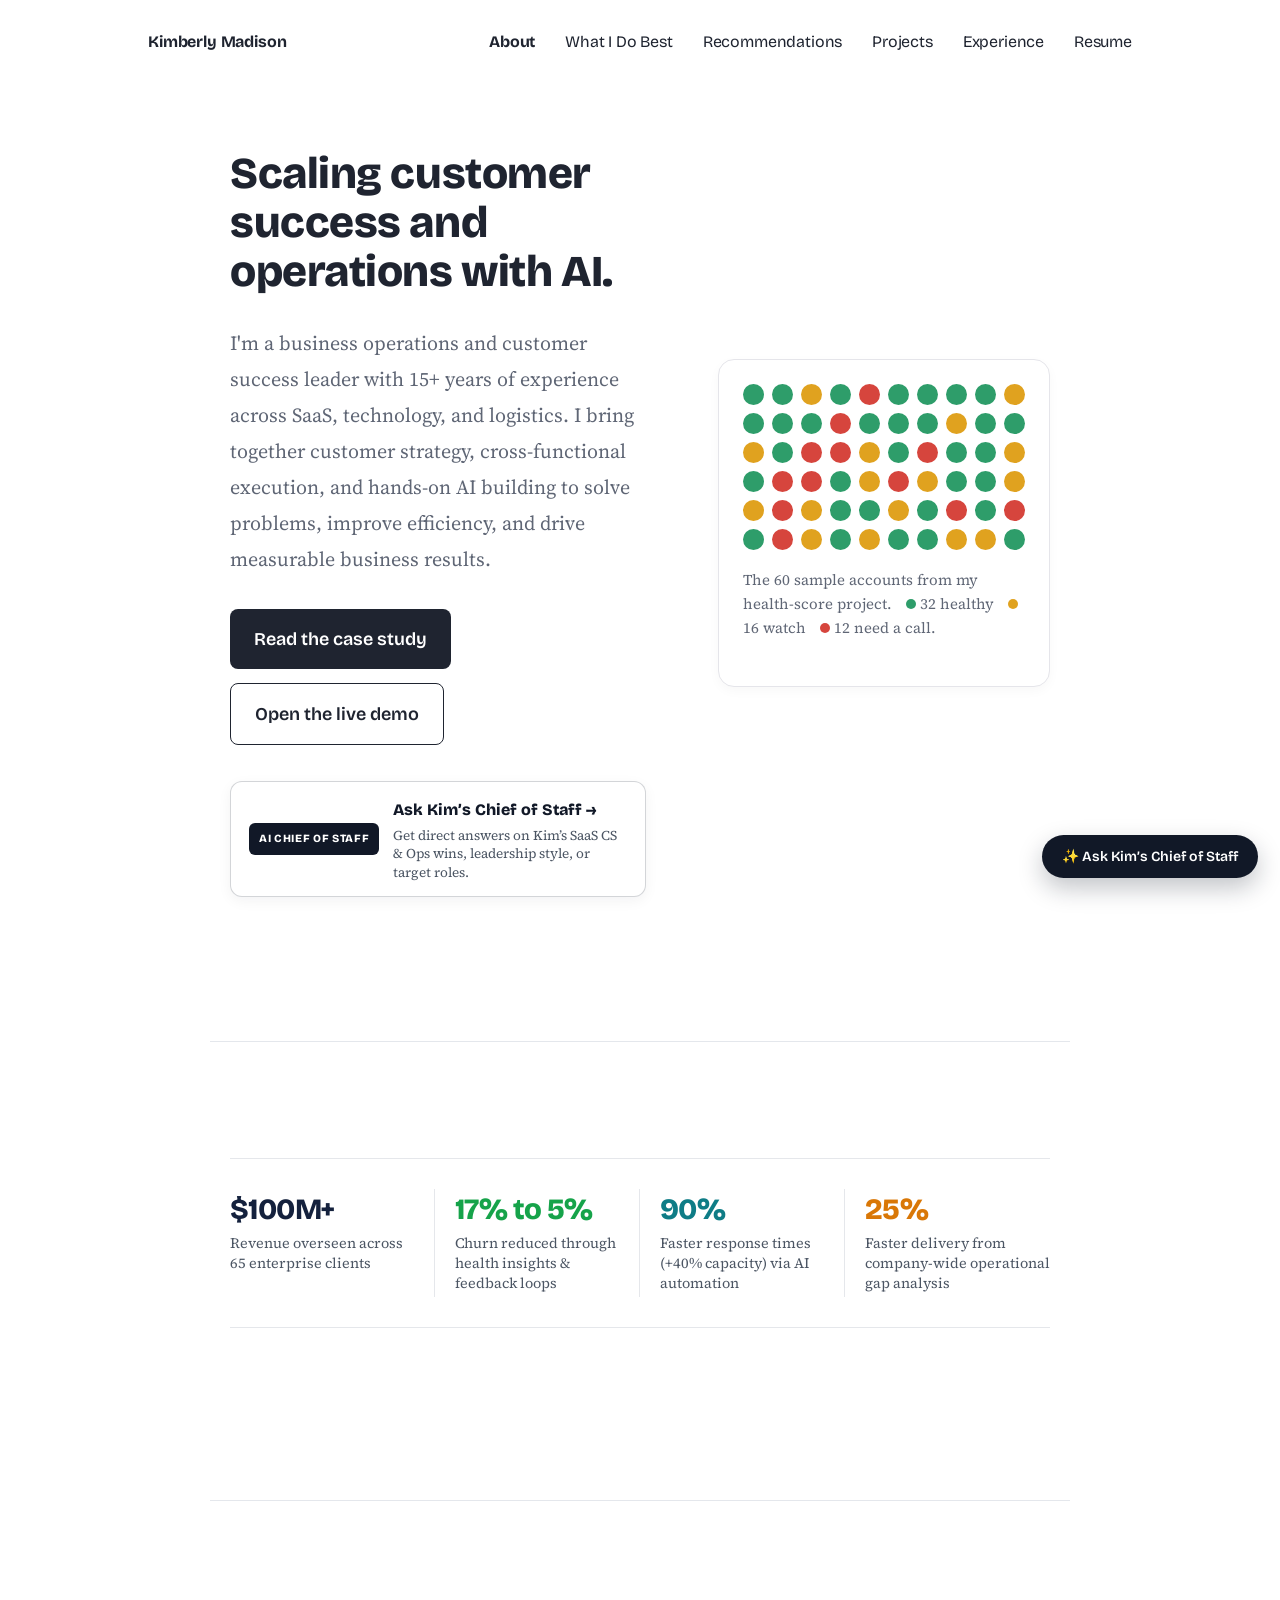
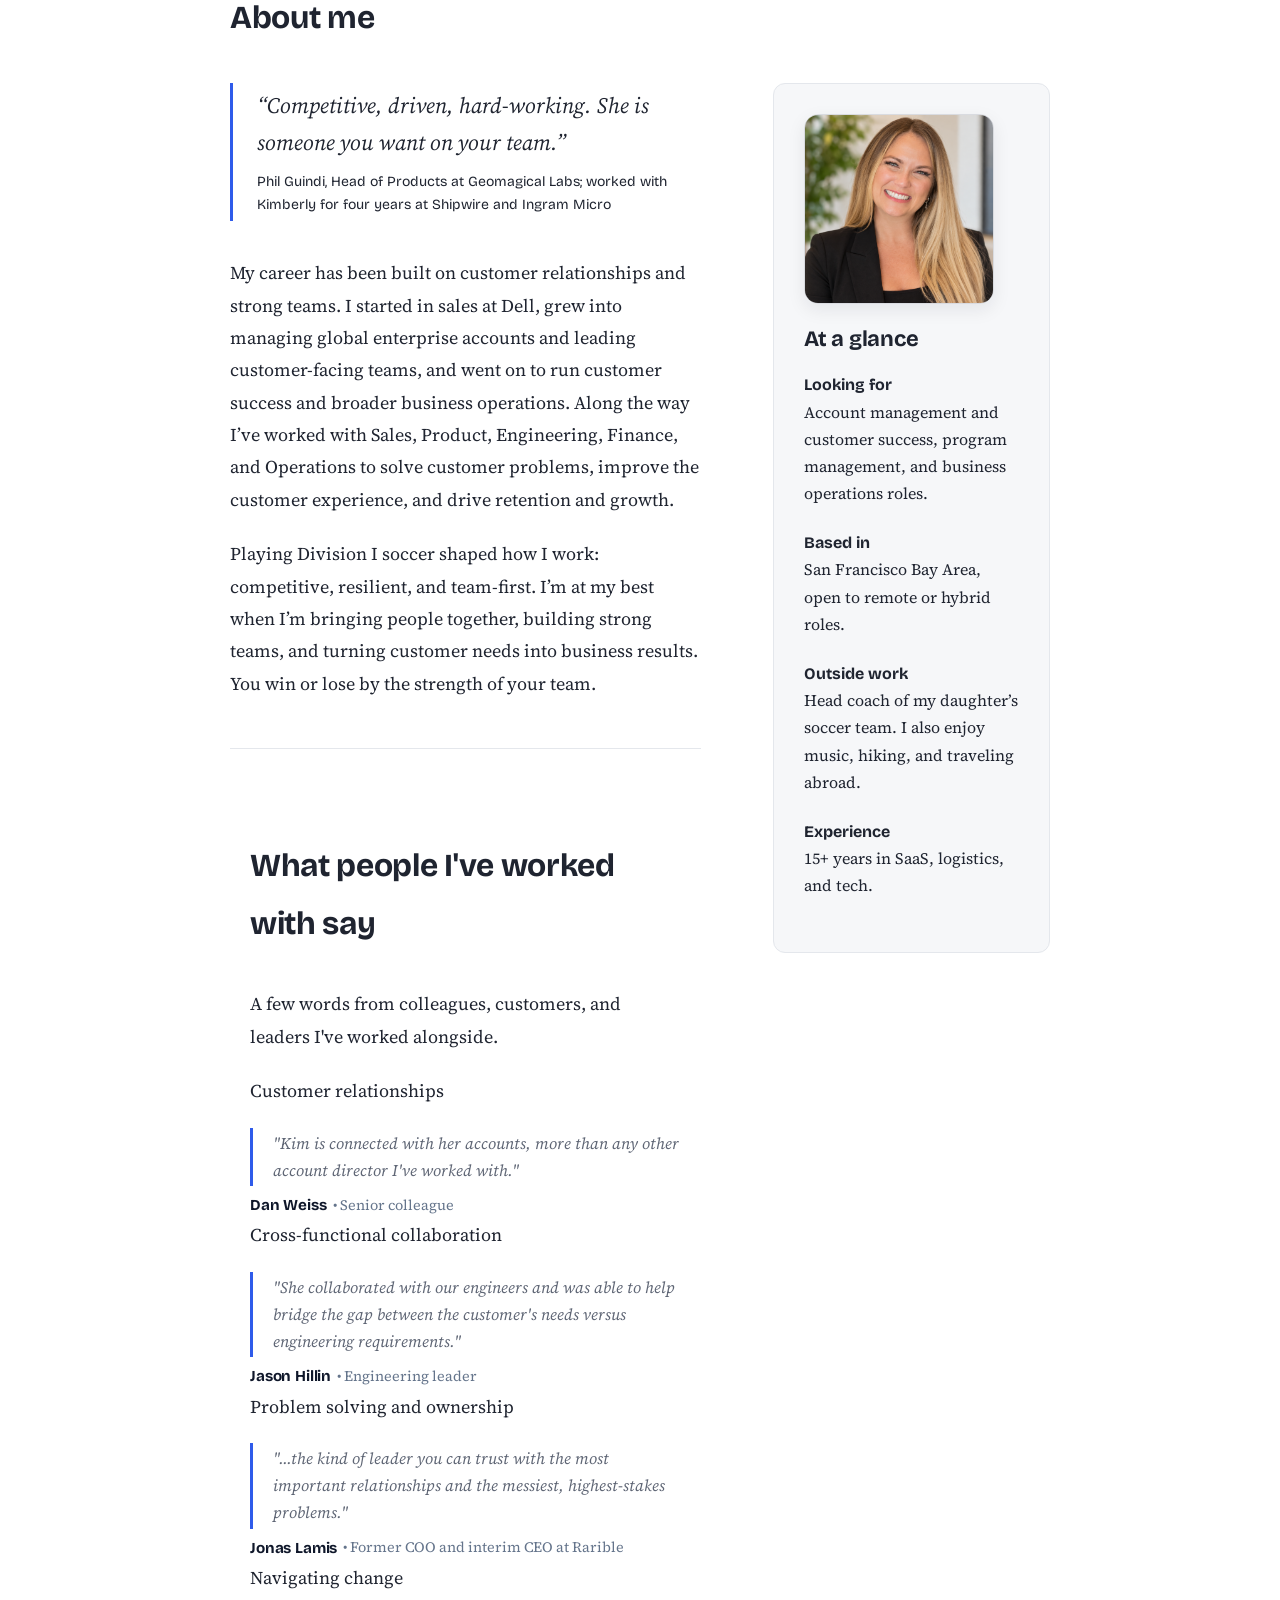
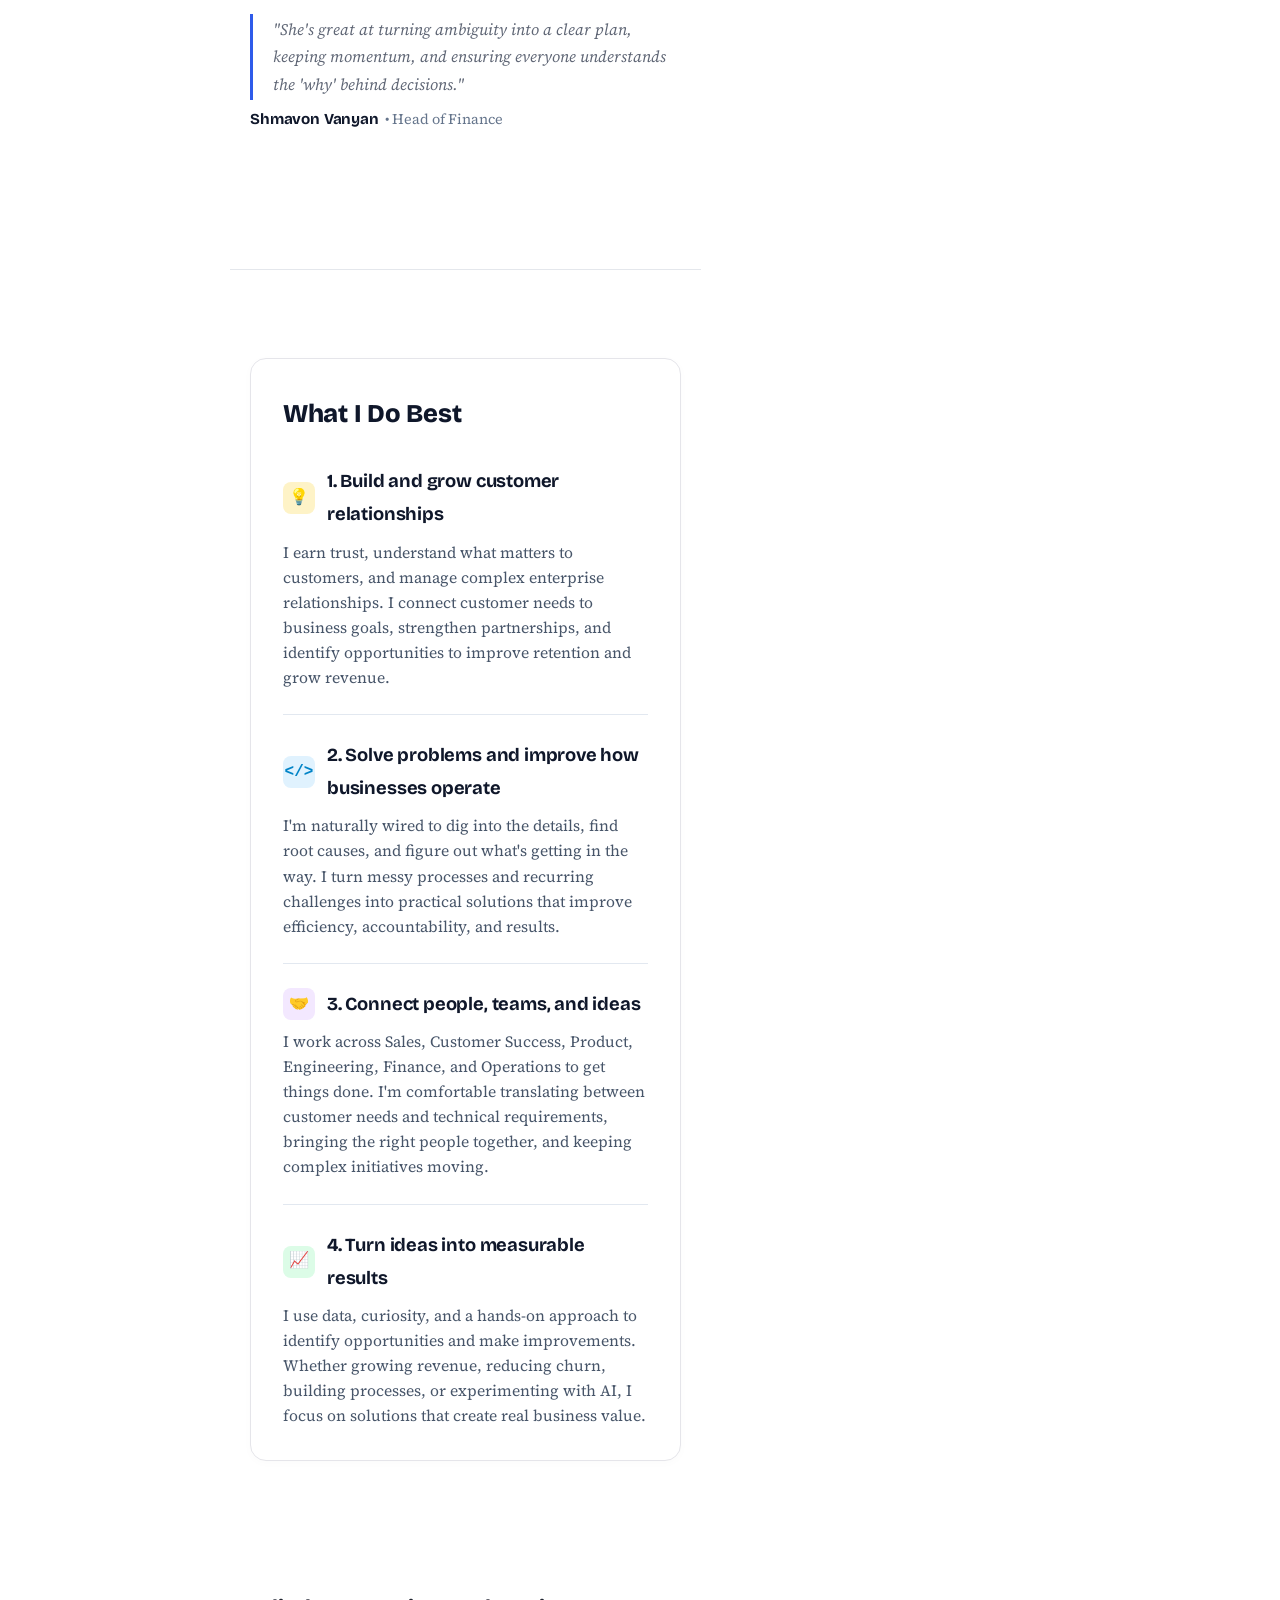
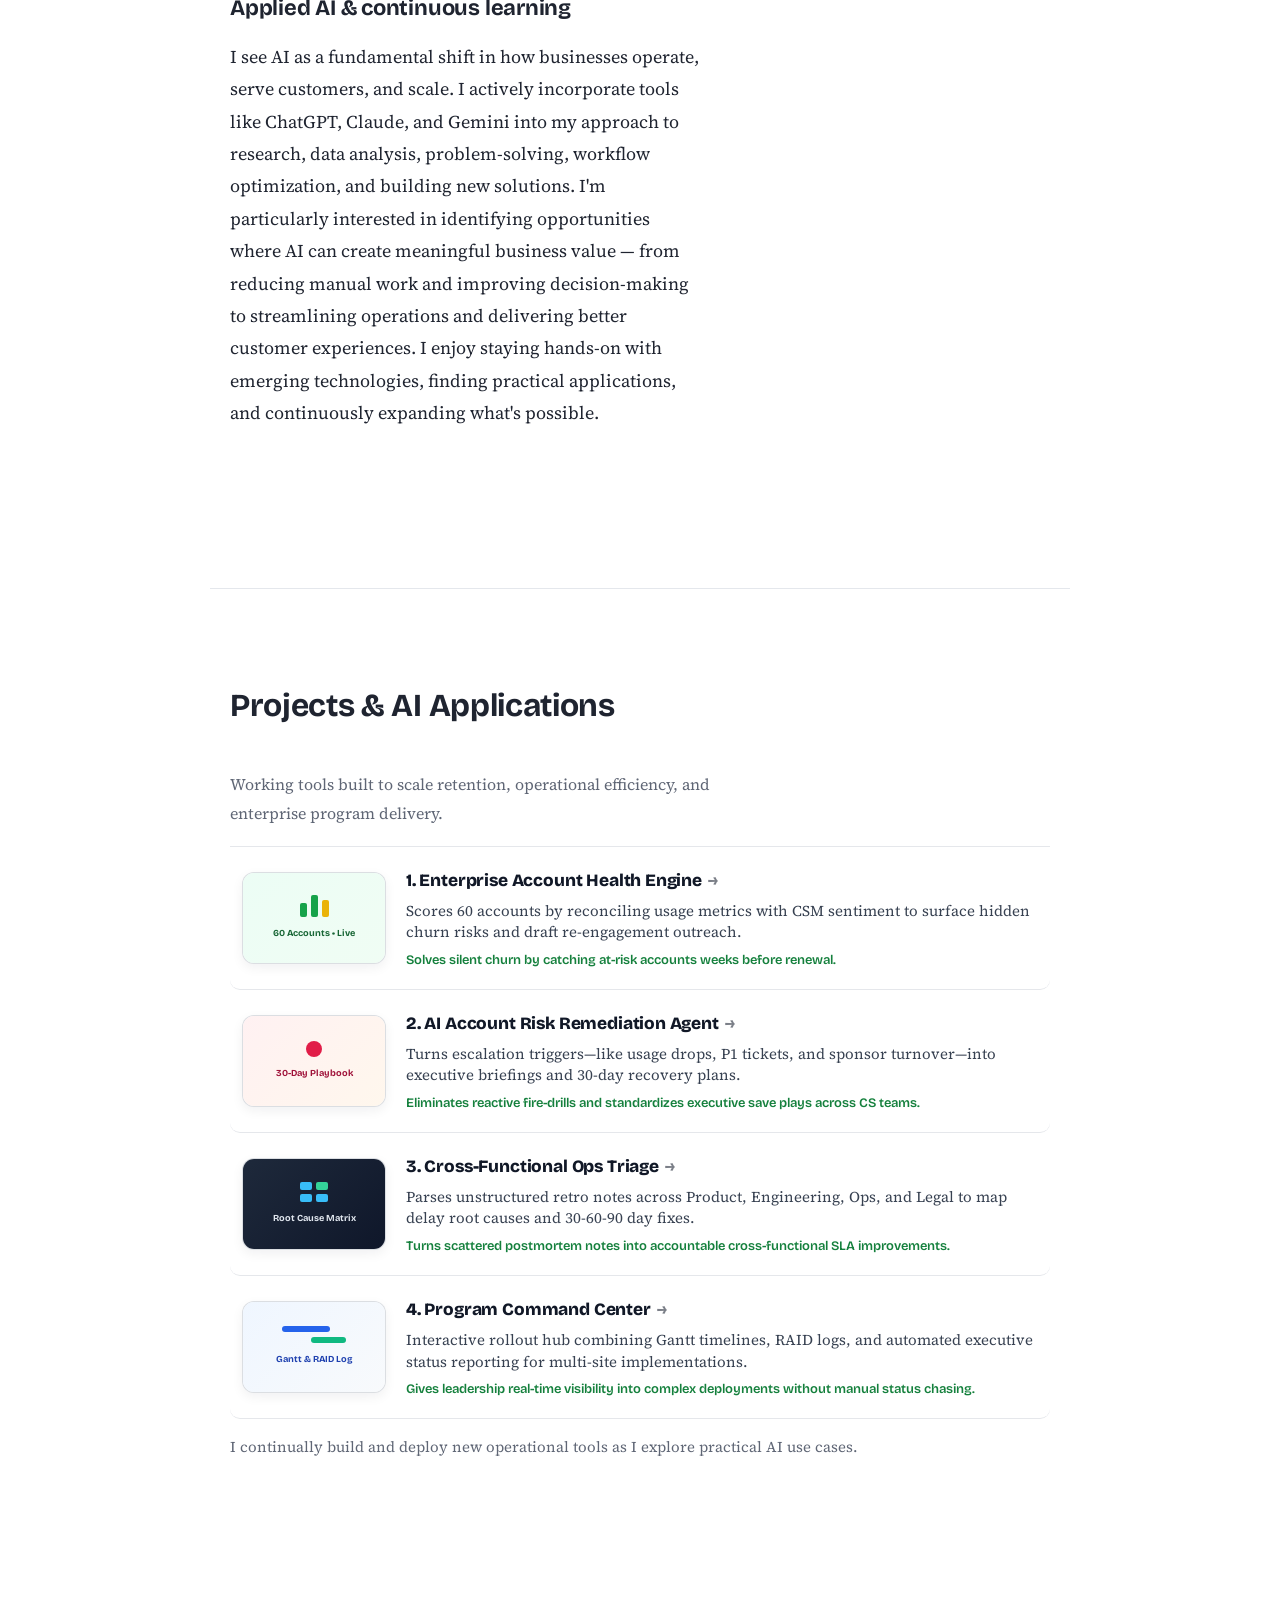
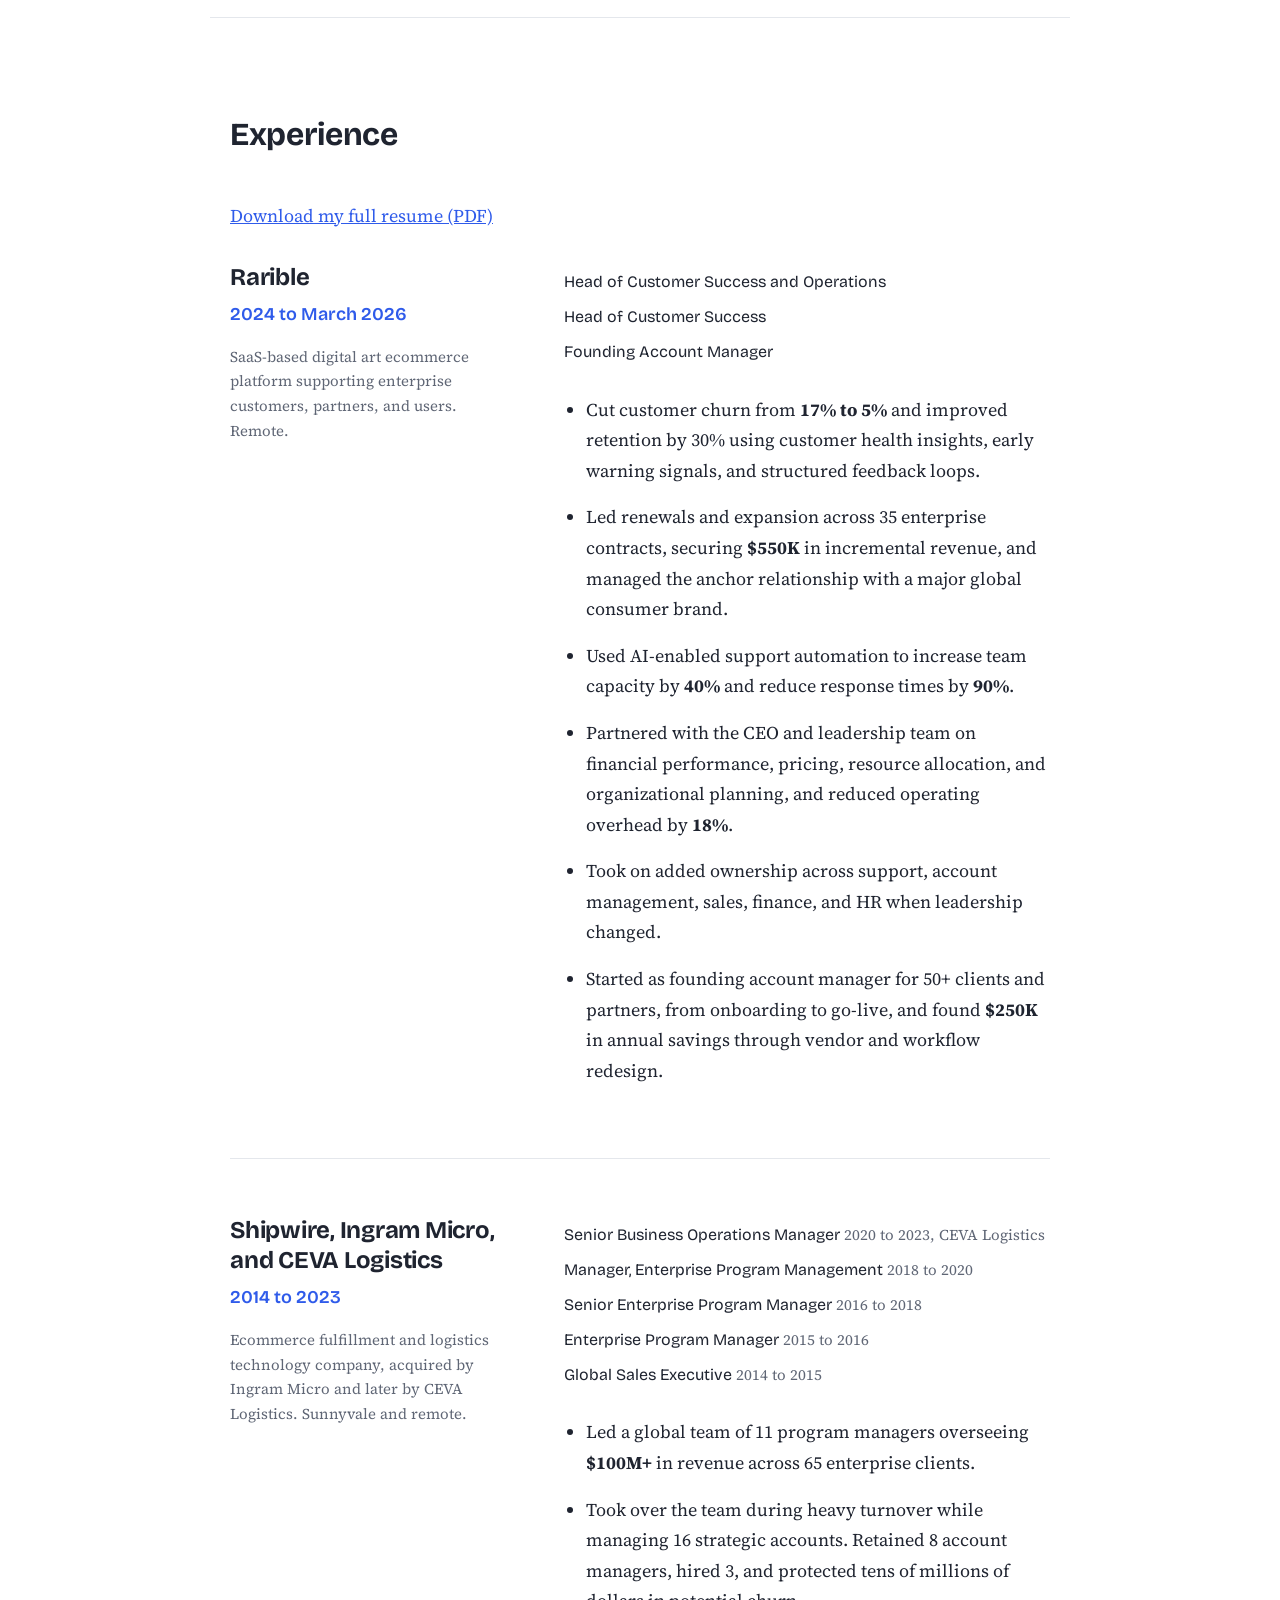
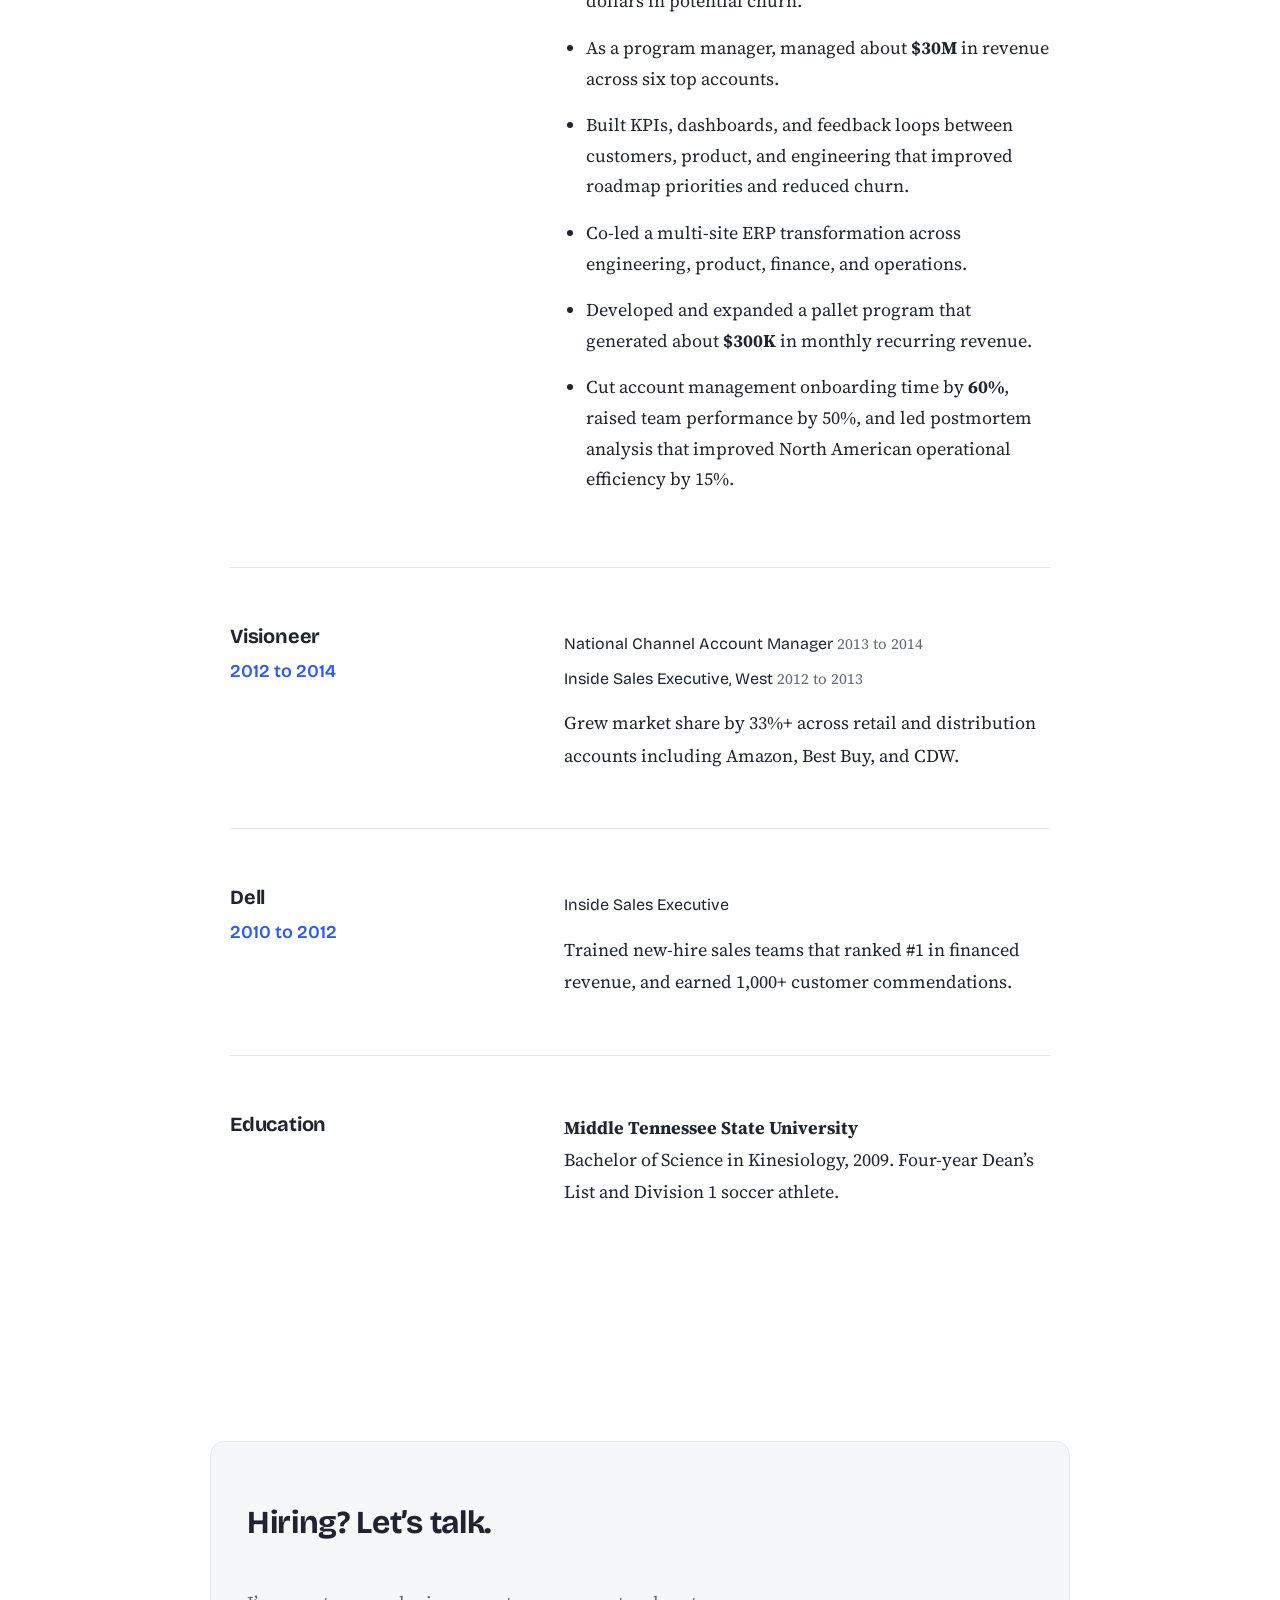
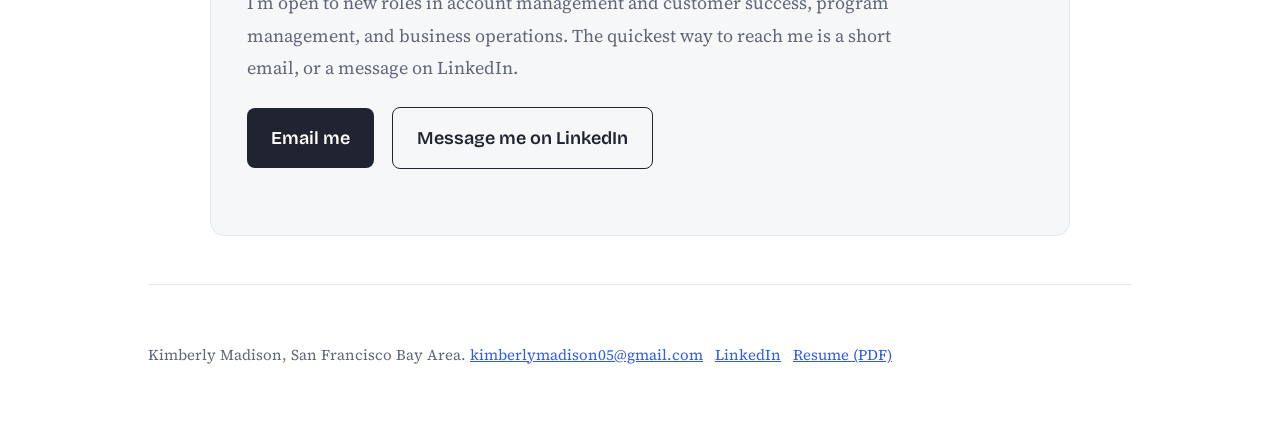
==== commit 97005d83: "Update index.html" ====
--- a/index.html
+++ b/index.html
@@ -48,8 +48,8 @@
       </div>
     </div>
 
-    <!-- PROOF METRICS -->
-    <section class="proof-section">
+  <!-- PROOF METRICS -->
+    <section>
       <ul class="proof-strip">
         <li>
           <b style="color:#14213d;">$100M+</b>
@@ -160,4 +160,662 @@
         <aside class="facts">
           <div class="kim-headshot-wrap" id="kim-photo-container">
             <img
-              src="kimberly
+              src="kimberly-headshot.png"
+              alt="Kimberly Madison - Customer Success and Operations Leader"
+              class="kim-headshot"
+              onerror="document.getElementById('kim-photo-container').style.display='none';"
+            />
+          </div>
+          <h3 style="margin-top:0">At a glance</h3>
+          <p><b>Looking for</b><br>Account management and customer success, program management, and business operations roles.</p>
+          <p><b>Based in</b><br>San Francisco Bay Area, open to remote or hybrid roles.</p>
+          <p><b>Outside work</b><br>Head coach of my daughter’s soccer team. I also enjoy music, hiking, and traveling abroad.</p>
+          <p><b>Experience</b><br>15+ years in SaaS, logistics, and tech.</p>
+        </aside>
+      </div>
+    </section>
+    <!-- COMPACT PROJECTS SECTION -->
+    <section id="projects">
+      <h2>Projects &amp; AI Applications</h2>
+      <p class="lead" style="margin-bottom: 18px; font-size: 1rem;">Working tools built to scale retention, operational efficiency, and enterprise program delivery.</p>
+
+      <div class="kim-proj-list">
+        <!-- Project 1 -->
+        <a class="kim-proj-row" href="projects/customer-health-dashboard.html">
+          <div class="kim-proj-thumb thumb-health">
+            <img src="assets/health-engine.gif" alt="Enterprise Account Health Engine preview" onerror="this.style.display='none'; this.nextElementSibling.style.display='flex';" />
+            <div class="kim-thumb-fallback" style="display:none;">
+              <div class="mini-bars"><span></span><span></span><span></span></div>
+              <small>60 Accounts • Live</small>
+            </div>
+          </div>
+          <div class="kim-proj-content">
+            <h3>1. Enterprise Account Health Engine <span class="kim-arrow">→</span></h3>
+            <p class="kim-proj-desc">Scores 60 accounts by reconciling usage metrics with CSM sentiment to surface hidden churn risks and draft re-engagement outreach.</p>
+            <p class="kim-proj-value">Solves silent churn by catching at-risk accounts weeks before renewal.</p>
+          </div>
+        </a>
+
+        <!-- Project 2 -->
+        <a class="kim-proj-row" href="projects/risk-remediation-agent.html">
+          <div class="kim-proj-thumb thumb-risk">
+            <img src="assets/risk-agent.gif" alt="AI Account Risk Remediation Agent preview" onerror="this.style.display='none'; this.nextElementSibling.style.display='flex';" />
+            <div class="kim-thumb-fallback" style="display:none;">
+              <div class="mini-pulse"></div>
+              <small>30-Day Playbook</small>
+            </div>
+          </div>
+          <div class="kim-proj-content">
+            <h3>2. AI Account Risk Remediation Agent <span class="kim-arrow">→</span></h3>
+            <p class="kim-proj-desc">Turns escalation triggers—like usage drops, P1 tickets, and sponsor turnover—into executive briefings and 30-day recovery plans.</p>
+            <p class="kim-proj-value">Eliminates reactive fire-drills and standardizes executive save plays across CS teams.</p>
+          </div>
+        </a>
+
+        <!-- Project 3 -->
+        <a class="kim-proj-row" href="projects/postmortem-bottleneck-analyzer.html">
+          <div class="kim-proj-thumb thumb-ops">
+            <img src="assets/ops-triage.gif" alt="Cross-Functional Ops Triage preview" onerror="this.style.display='none'; this.nextElementSibling.style.display='flex';" />
+            <div class="kim-thumb-fallback" style="display:none;">
+              <div class="mini-grid"><i></i><i></i><i></i><i></i></div>
+              <small>Root Cause Matrix</small>
+            </div>
+          </div>
+          <div class="kim-proj-content">
+            <h3>3. Cross-Functional Ops Triage <span class="kim-arrow">→</span></h3>
+            <p class="kim-proj-desc">Parses unstructured retro notes across Product, Engineering, Ops, and Legal to map delay root causes and 30-60-90 day fixes.</p>
+            <p class="kim-proj-value">Turns scattered postmortem notes into accountable cross-functional SLA improvements.</p>
+          </div>
+        </a>
+
+        <!-- Project 4 -->
+        <a class="kim-proj-row" href="projects/Program-Command-Center-atlas.html">
+          <div class="kim-proj-thumb thumb-cmd">
+            <img src="assets/command-center.gif" alt="Program Command Center preview" onerror="this.style.display='none'; this.nextElementSibling.style.display='flex';" />
+            <div class="kim-thumb-fallback" style="display:none;">
+              <div class="mini-gantt"><span></span><span></span></div>
+              <small>Gantt &amp; RAID Log</small>
+            </div>
+          </div>
+          <div class="kim-proj-content">
+            <h3>4. Program Command Center <span class="kim-arrow">→</span></h3>
+            <p class="kim-proj-desc">Interactive rollout hub combining Gantt timelines, RAID logs, and automated executive status reporting for multi-site implementations.</p>
+            <p class="kim-proj-value">Gives leadership real-time visibility into complex deployments without manual status chasing.</p>
+          </div>
+        </a>
+      </div>
+      <p class="cap" style="max-width:none;margin-top:16px">I continually build and deploy new operational tools as I explore practical AI use cases.</p>
+    </section>
+
+    <!-- EXPERIENCE -->
+    <section id="experience">
+      <h2>Experience</h2>
+      <p><a href="Kimberly_Madison_Resume.pdf" target="_blank" rel="noopener">Download my full resume (PDF)</a></p>
+
+      <article class="xr">
+        <div class="xl">
+          <h3>Rarible</h3>
+          <p class="yrs">2024 to March 2026</p>
+          <p class="what">SaaS-based digital art ecommerce platform supporting enterprise customers, partners, and users. Remote.</p>
+        </div>
+        <div class="xm">
+          <ul class="roles">
+            <li>Head of Customer Success and Operations</li>
+            <li>Head of Customer Success</li>
+            <li>Founding Account Manager</li>
+          </ul>
+          <ul class="hl">
+            <li>Cut customer churn from <b>17% to 5%</b> and improved retention by 30% using customer health insights, early warning signals, and structured feedback loops.</li>
+            <li>Led renewals and expansion across 35 enterprise contracts, securing <b>$550K</b> in incremental revenue, and managed the anchor relationship with a major global consumer brand.</li>
+            <li>Used AI-enabled support automation to increase team capacity by <b>40%</b> and reduce response times by <b>90%</b>.</li>
+            <li>Partnered with the CEO and leadership team on financial performance, pricing, resource allocation, and organizational planning, and reduced operating overhead by <b>18%</b>.</li>
+            <li>Took on added ownership across support, account management, sales, finance, and HR when leadership changed.</li>
+            <li>Started as founding account manager for 50+ clients and partners, from onboarding to go-live, and found <b>$250K</b> in annual savings through vendor and workflow redesign.</li>
+          </ul>
+        </div>
+      </article>
+
+      <article class="xr">
+        <div class="xl">
+          <h3>Shipwire, Ingram Micro, and CEVA Logistics</h3>
+          <p class="yrs">2014 to 2023</p>
+          <p class="what">Ecommerce fulfillment and logistics technology company, acquired by Ingram Micro and later by CEVA Logistics. Sunnyvale and remote.</p>
+        </div>
+        <div class="xm">
+          <ul class="roles">
+            <li>Senior Business Operations Manager <span>2020 to 2023, CEVA Logistics</span></li>
+            <li>Manager, Enterprise Program Management <span>2018 to 2020</span></li>
+            <li>Senior Enterprise Program Manager <span>2016 to 2018</span></li>
+            <li>Enterprise Program Manager <span>2015 to 2016</span></li>
+            <li>Global Sales Executive <span>2014 to 2015</span></li>
+          </ul>
+          <ul class="hl">
+            <li>Led a global team of 11 program managers overseeing <b>$100M+</b> in revenue across 65 enterprise clients.</li>
+            <li>Took over the team during heavy turnover while managing 16 strategic accounts. Retained 8 account managers, hired 3, and protected tens of millions of dollars in potential churn.</li>
+            <li>As a program manager, managed about <b>$30M</b> in revenue across six top accounts.</li>
+            <li>Built KPIs, dashboards, and feedback loops between customers, product, and engineering that improved roadmap priorities and reduced churn.</li>
+            <li>Co-led a multi-site ERP transformation across engineering, product, finance, and operations.</li>
+            <li>Developed and expanded a pallet program that generated about <b>$300K</b> in monthly recurring revenue.</li>
+            <li>Cut account management onboarding time by <b>60%</b>, raised team performance by 50%, and led postmortem analysis that improved North American operational efficiency by 15%.</li>
+          </ul>
+        </div>
+      </article>
+
+      <article class="xr sm">
+        <div class="xl"><h3>Visioneer</h3><p class="yrs">2012 to 2014</p></div>
+        <div class="xm">
+          <ul class="roles" style="margin:0 0 14px">
+            <li>National Channel Account Manager <span>2013 to 2014</span></li>
+            <li>Inside Sales Executive, West <span>2012 to 2013</span></li>
+          </ul>
+          <p>Grew market share by 33%+ across retail and distribution accounts including Amazon, Best Buy, and CDW.</p>
+        </div>
+      </article>
+
+      <article class="xr sm">
+        <div class="xl"><h3>Dell</h3><p class="yrs">2010 to 2012</p></div>
+        <div class="xm">
+          <ul class="roles" style="margin:0 0 14px"><li>Inside Sales Executive</li></ul>
+          <p>Trained new-hire sales teams that ranked #1 in financed revenue, and earned 1,000+ customer commendations.</p>
+        </div>
+      </article>
+      <article class="xr sm">
+        <div class="xl"><h3>Education</h3></div>
+        <div class="xm">
+          <p><b>Middle Tennessee State University</b><br>Bachelor of Science in Kinesiology, 2009. Four-year Dean’s List and Division 1 soccer athlete.</p>
+        </div>
+      </article>
+    </section>
+    <!-- CONTACT -->
+    <section id="contact" class="cta">
+      <h2>Hiring? Let’s talk.</h2>
+      <p>I’m open to new roles in account management and customer success, program management, and business operations. The quickest way to reach me is a short email, or a message on LinkedIn.</p>
+      <a class="btn" href="mailto:kimberlymadison05@gmail.com?subject=Opportunity%20for%20Kimberly">Email me</a>
+      <a class="btn o" href="https://www.linkedin.com/in/kimberly-madison-b375081b/" target="_blank" rel="noopener">Message me on LinkedIn</a>
+    </section>
+  </main>
+  <footer>
+    Kimberly Madison, San Francisco Bay Area.
+    <a href="mailto:kimberlymadison05@gmail.com">kimberlymadison05@gmail.com</a> &nbsp;
+    <a href="https://www.linkedin.com/in/kimberly-madison-b375081b/" target="_blank" rel="noopener">LinkedIn</a> &nbsp;
+    <a href="Kimberly_Madison_Resume.pdf" target="_blank" rel="noopener">Resume (PDF)</a>
+  </footer>
+</div>
+
+<!-- Floating Launcher Button -->
+<button id="kim-chat-launcher" onclick="openKimAgent()" aria-label="Ask Kim's Chief of Staff">
+  ✨ Ask Kim’s Chief of Staff
+</button>
+
+<!-- Slide-Over Chat Panel -->
+<div id="kim-chat-modal" class="kim-hidden">
+  <div class="kim-chat-header">
+    <div>
+      <div class="kim-chat-title">Ask Kim’s Chief of Staff</div>
+      <div class="kim-chat-subtitle">Direct answers on Kim’s career, metrics &amp; fit</div>
+    </div>
+    <button onclick="closeKimAgent()" class="kim-chat-close" aria-label="Close chat">✕</button>
+  </div>
+
+  <div id="kim-chat-messages">
+    <div class="kim-msg kim-bot">
+      Hi! I’m Kim’s AI Chief of Staff. Ask me about her track record cutting churn from 17% to 5%, leading $100M+ enterprise portfolios, her AI builds, or what she’s looking for next.
+    </div>
+    <div class="kim-starter-chips" id="kim-starters">
+      <button onclick="sendQuickPrompt('What are Kim’s biggest quantifiable career wins?')">Top career wins</button>
+      <button onclick="sendQuickPrompt('Tell me about Kim’s AI automation and portfolio projects.')">AI &amp; automation work</button>
+      <button onclick="sendQuickPrompt('What kind of role and company is Kim looking for next?')">Target roles &amp; fit</button>
+      <button onclick="sendQuickPrompt('How has being a D1 athlete shaped Kim’s leadership?')">Leadership style</button>
+    </div>
+  </div>
+
+  <form id="kim-chat-form" onsubmit="handleKimSubmit(event)">
+    <input id="kim-chat-input" type="text" placeholder="Ask about Kim’s experience..." autocomplete="off" required />
+    <button type="submit" id="kim-chat-send">Send</button>
+  </form>
+</div>
+
+<style>
+  /* Professional Headshot in Sidebar */
+  .kim-headshot-wrap {
+    margin-bottom: 16px;
+  }
+  .kim-headshot {
+    width: 100%;
+    max-width: 190px;
+    aspect-ratio: 1 / 1;
+    object-fit: cover;
+    object-position: center top;
+    border-radius: 14px;
+    border: 1px solid rgba(15, 23, 42, 0.12);
+    box-shadow: 0 6px 18px rgba(15, 23, 42, 0.08);
+    display: block;
+  }
+
+  /* Compact Horizontal Project Rows */
+  .kim-proj-list {
+    display: flex;
+    flex-direction: column;
+    border-top: 1px solid #e5e7eb;
+  }
+  .kim-proj-row {
+    display: flex;
+    align-items: center;
+    gap: 20px;
+    padding: 18px 12px;
+    border-bottom: 1px solid #e5e7eb;
+    text-decoration: none;
+    color: inherit;
+    border-radius: 10px;
+    transition: background 0.18s ease, transform 0.18s ease;
+  }
+  .kim-proj-row:hover {
+    background: rgba(15, 23, 42, 0.03);
+    transform: translateX(3px);
+  }
+  .kim-proj-thumb {
+    width: 144px;
+    height: 92px;
+    flex-shrink: 0;
+    border-radius: 12px;
+    overflow: hidden;
+    border: 1px solid rgba(15, 23, 42, 0.12);
+    box-shadow: 0 4px 12px rgba(15, 23, 42, 0.06);
+    background: #f8fafc;
+    display: flex;
+    align-items: center;
+    justify-content: center;
+  }
+  .kim-proj-thumb img {
+    width: 100%;
+    height: 100%;
+    object-fit: cover;
+    display: block;
+  }
+  .kim-thumb-fallback {
+    width: 100%;
+    height: 100%;
+    flex-direction: column;
+    align-items: center;
+    justify-content: center;
+    gap: 8px;
+    padding: 8px;
+    box-sizing: border-box;
+    font-family: 'Bricolage Grotesque', sans-serif;
+    font-size: 11px;
+    font-weight: 700;
+  }
+  .thumb-health .kim-thumb-fallback { background: linear-gradient(135deg, #ecfdf5, #f0fdf4); color: #166534; }
+  .thumb-risk .kim-thumb-fallback { background: linear-gradient(135deg, #fff1f2, #fff7ed); color: #9f1239; }
+  .thumb-ops .kim-thumb-fallback { background: linear-gradient(135deg, #1e293b, #0f172a); color: #e2e8f0; }
+  .thumb-cmd .kim-thumb-fallback { background: linear-gradient(135deg, #eff6ff, #f8fafc); color: #1e40af; }
+
+  .mini-bars { display: flex; align-items: flex-end; gap: 4px; height: 22px; }
+  .mini-bars span { width: 7px; border-radius: 2px; background: #16a34a; animation: barPulse 2.2s infinite ease-in-out; }
+  .mini-bars span:nth-child(1) { height: 14px; }
+  .mini-bars span:nth-child(2) { height: 22px; animation-delay: 0.3s; }
+  .mini-bars span:nth-child(3) { height: 17px; background: #eab308; animation-delay: 0.6s; }
+  @keyframes barPulse { 0%, 100% { opacity: 1; } 50% { opacity: 0.45; } }
+
+  .mini-pulse { width: 16px; height: 16px; border-radius: 50%; background: #e11d48; box-shadow: 0 0 0 0 rgba(225, 29, 72, 0.5); animation: pingDot 2s infinite; }
+  @keyframes pingDot { 0% { box-shadow: 0 0 0 0 rgba(225, 29, 72, 0.5); } 70% { box-shadow: 0 0 0 10px rgba(225, 29, 72, 0); } 100% { box-shadow: 0 0 0 0 rgba(225, 29, 72, 0); } }
+
+  .mini-grid { display: grid; grid-template-columns: repeat(2, 12px); gap: 4px; }
+  .mini-grid i { width: 12px; height: 8px; border-radius: 2px; background: #38bdf8; display: block; }
+  .mini-grid i:nth-child(2) { background: #34d399; }
+
+  .mini-gantt { display: flex; flex-direction: column; gap: 5px; width: 64px; }
+  .mini-gantt span { height: 6px; border-radius: 99px; background: #2563eb; display: block; width: 75%; }
+  .mini-gantt span:nth-child(2) { width: 55%; align-self: flex-end; background: #10b981; }
+
+  .kim-proj-content {
+    flex: 1;
+    min-width: 0;
+  }
+  .kim-proj-content h3 {
+    margin: 0 0 4px 0;
+    font-size: 1.08rem;
+    font-weight: 800;
+    color: #111827;
+    display: flex;
+    align-items: center;
+    gap: 6px;
+  }
+  .kim-arrow {
+    font-size: 0.95rem;
+    opacity: 0.55;
+    transition: transform 0.18s ease, opacity 0.18s ease;
+  }
+  .kim-proj-row:hover .kim-arrow {
+    transform: translateX(3px);
+    opacity: 1;
+  }
+  .kim-proj-desc {
+    margin: 0 0 5px 0;
+    font-size: 0.94rem;
+    line-height: 1.42;
+    color: #374151;
+  }
+  .kim-proj-value {
+    margin: 0;
+    font-family: 'Bricolage Grotesque', sans-serif;
+    font-size: 0.81rem;
+    font-weight: 600;
+    color: #15803d;
+  }
+
+  @media (max-width: 640px) {
+    .kim-proj-row {
+      flex-direction: column;
+      align-items: flex-start;
+      gap: 12px;
+    }
+    .kim-proj-thumb {
+      width: 100%;
+      height: 130px;
+    }
+  }
+
+  /* AI Chief of Staff Callout & Chat Widget */
+  .kim-ai-callout {
+    display: flex;
+    align-items: center;
+    gap: 14px;
+    padding: 14px 18px;
+    margin-top: 22px;
+    max-width: 560px;
+    border-radius: 12px;
+    border: 1px solid rgba(15, 23, 42, 0.18);
+    background: #ffffff;
+    cursor: pointer;
+    box-shadow: 0 4px 14px rgba(15, 23, 42, 0.05);
+    transition: transform 0.2s ease, box-shadow 0.2s ease;
+  }
+  .kim-ai-callout:hover {
+    transform: translateY(-2px);
+    box-shadow: 0 10px 24px rgba(15, 23, 42, 0.1);
+  }
+  .kim-ai-callout-badge {
+    background: #111827;
+    color: #ffffff;
+    font-family: 'Bricolage Grotesque', sans-serif;
+    font-size: 11px;
+    font-weight: 800;
+    letter-spacing: 0.06em;
+    padding: 6px 10px;
+    border-radius: 6px;
+    white-space: nowrap;
+  }
+  .kim-ai-callout-body {
+    display: flex;
+    flex-direction: column;
+    gap: 2px;
+  }
+  .kim-ai-callout-body strong {
+    font-family: 'Bricolage Grotesque', sans-serif;
+    font-size: 16px;
+    font-weight: 800;
+    color: #111827;
+  }
+  .kim-ai-callout-body span {
+    font-family: 'Source Serif 4', serif;
+    font-size: 13.5px;
+    color: #4b5563;
+    line-height: 1.35;
+  }
+  #kim-chat-launcher {
+    position: fixed;
+    bottom: 22px;
+    right: 22px;
+    z-index: 9998;
+    background: #111827;
+    color: #ffffff;
+    font-family: 'Bricolage Grotesque', sans-serif;
+    border: none;
+    border-radius: 999px;
+    padding: 13px 20px;
+    font-size: 14px;
+    font-weight: 600;
+    cursor: pointer;
+    box-shadow: 0 10px 25px rgba(17, 24, 39, 0.25);
+    transition: transform 0.2s ease;
+  }
+  #kim-chat-launcher:hover {
+    transform: translateY(-2px);
+  }
+  #kim-chat-modal {
+    position: fixed;
+    bottom: 80px;
+    right: 22px;
+    width: 380px;
+    max-width: calc(100vw - 32px);
+    height: 510px;
+    max-height: calc(100vh - 110px);
+    background: #ffffff;
+    color: #111827;
+    border-radius: 16px;
+    box-shadow: 0 18px 45px rgba(17, 24, 39, 0.22);
+    border: 1px solid #e5e7eb;
+    display: flex;
+    flex-direction: column;
+    overflow: hidden;
+    z-index: 9999;
+  }
+  #kim-chat-modal.kim-hidden {
+    display: none;
+  }
+  .kim-chat-header {
+    background: #111827;
+    color: #ffffff;
+    padding: 14px 16px;
+    display: flex;
+    justify-content: space-between;
+    align-items: center;
+  }
+  .kim-chat-title {
+    font-family: 'Bricolage Grotesque', sans-serif;
+    font-weight: 800;
+    font-size: 15.5px;
+  }
+  .kim-chat-subtitle {
+    font-family: 'Source Serif 4', serif;
+    font-size: 12px;
+    opacity: 0.85;
+  }
+  .kim-chat-close {
+    background: transparent;
+    border: none;
+    color: #ffffff;
+    font-size: 18px;
+    cursor: pointer;
+  }
+  #kim-chat-messages {
+    flex: 1;
+    padding: 14px;
+    overflow-y: auto;
+    display: flex;
+    flex-direction: column;
+    gap: 10px;
+    background: #f9fafb;
+    font-family: 'Source Serif 4', serif;
+  }
+  .kim-msg {
+    padding: 10px 13px;
+    border-radius: 12px;
+    font-size: 14px;
+    line-height: 1.45;
+    max-width: 86%;
+    white-space: pre-wrap;
+  }
+  .kim-bot {
+    background: #ffffff;
+    border: 1px solid #e5e7eb;
+    align-self: flex-start;
+  }
+  .kim-user {
+    background: #111827;
+    color: #ffffff;
+    align-self: flex-end;
+  }
+  .kim-starter-chips {
+    display: flex;
+    flex-wrap: wrap;
+    gap: 6px;
+    margin-top: 4px;
+  }
+  .kim-starter-chips button {
+    background: #ffffff;
+    border: 1px solid #d1d5db;
+    border-radius: 999px;
+    padding: 6px 11px;
+    font-family: 'Bricolage Grotesque', sans-serif;
+    font-size: 12px;
+    font-weight: 600;
+    cursor: pointer;
+    color: #1f2937;
+    transition: background 0.15s;
+  }
+  .kim-starter-chips button:hover {
+    background: #f3f4f6;
+  }
+  #kim-chat-form {
+    display: flex;
+    border-top: 1px solid #e5e7eb;
+    padding: 10px;
+    background: #ffffff;
+    gap: 8px;
+  }
+  #kim-chat-input {
+    flex: 1;
+    border: 1px solid #d1d5db;
+    border-radius: 8px;
+    padding: 9px 12px;
+    font-family: 'Source Serif 4', serif;
+    font-size: 14px;
+    outline: none;
+  }
+  #kim-chat-send {
+    background: #111827;
+    color: #ffffff;
+    border: none;
+    border-radius: 8px;
+    padding: 0 14px;
+    font-family: 'Bricolage Grotesque', sans-serif;
+    font-weight: 600;
+    font-size: 13px;
+    cursor: pointer;
+  }
+  /* Compact 4-Column Horizontal Proof Strip */
+  .proof-strip {
+    list-style: none;
+    margin: 28px 0 36px;
+    padding: 20px 0;
+    display: grid;
+    grid-template-columns: repeat(4, 1fr);
+    border-top: 1px solid #e5e7eb;
+    border-bottom: 1px solid #e5e7eb;
+  }
+  .proof-strip li {
+    padding: 4px 20px;
+    border-right: 1px solid #e5e7eb;
+    display: flex;
+    flex-direction: column;
+    gap: 6px;
+  }
+  .proof-strip li:first-child {
+    padding-left: 0;
+  }
+  .proof-strip li:last-child {
+    border-right: none;
+    padding-right: 0;
+  }
+  .proof-strip b {
+    font-family: 'Bricolage Grotesque', sans-serif;
+    font-size: clamp(1.45rem, 2.3vw, 1.85rem);
+    font-weight: 800;
+    line-height: 1.15;
+    letter-spacing: -0.02em;
+  }
+  .proof-strip span {
+    font-family: 'Source Serif 4', serif;
+    font-size: 0.9rem;
+    line-height: 1.4;
+    color: #4b5563;
+  }
+  @media (max-width: 768px) {
+    .proof-strip {
+      grid-template-columns: repeat(2, 1fr);
+      gap: 18px 0;
+    }
+    .proof-strip li:nth-child(2n) {
+      border-right: none;
+      padding-right: 0;
+    }
+    .proof-strip li:nth-child(odd) {
+      padding-left: 0;
+    }
+  }
+</style>
+
+<script>
+  const KIM_AGENT_ENDPOINT = "https://kim-portfolio-agent.kimberlymadison05.workers.dev";
+  const kimHistory = [];
+
+  function openKimAgent() {
+    document.getElementById("kim-chat-modal").classList.remove("kim-hidden");
+    document.getElementById("kim-chat-input").focus();
+  }
+
+  function closeKimAgent() {
+    document.getElementById("kim-chat-modal").classList.add("kim-hidden");
+  }
+
+  function appendKimMessage(text, sender) {
+    const container = document.getElementById("kim-chat-messages");
+    const div = document.createElement("div");
+    div.className = `kim-msg ${sender === "user" ? "kim-user" : "kim-bot"}`;
+    div.textContent = text;
+    container.appendChild(div);
+    container.scrollTop = container.scrollHeight;
+    return div;
+  }
+
+  function sendQuickPrompt(text) {
+    const starters = document.getElementById("kim-starters");
+    if (starters) starters.remove();
+    submitKimMessage(text);
+  }
+
+  function handleKimSubmit(e) {
+    e.preventDefault();
+    const input = document.getElementById("kim-chat-input");
+    const text = input.value.trim();
+    if (!text) return;
+    input.value = "";
+    const starters = document.getElementById("kim-starters");
+    if (starters) starters.remove();
+    submitKimMessage(text);
+  }
+
+  async function submitKimMessage(text) {
+    appendKimMessage(text, "user");
+    kimHistory.push({ role: "user", content: text });
+    const loadingDiv = appendKimMessage("Thinking...", "bot");
+
+    try {
+      const res = await fetch(KIM_AGENT_ENDPOINT, {
+        method: "POST",
+        headers: { "Content-Type": "application/json" },
+        body: JSON.stringify({ messages: kimHistory }),
+      });
+      const data = await res.json();
+      loadingDiv.textContent = data.reply;
+      kimHistory.push({ role: "assistant", content: data.reply });
+    } catch (err) {
+      loadingDiv.textContent =
+        "I couldn't connect right now—please email Kim directly at kimberlymadison05@gmail.com!";
+    }
+  }
+</script>
+</body>
+</html>
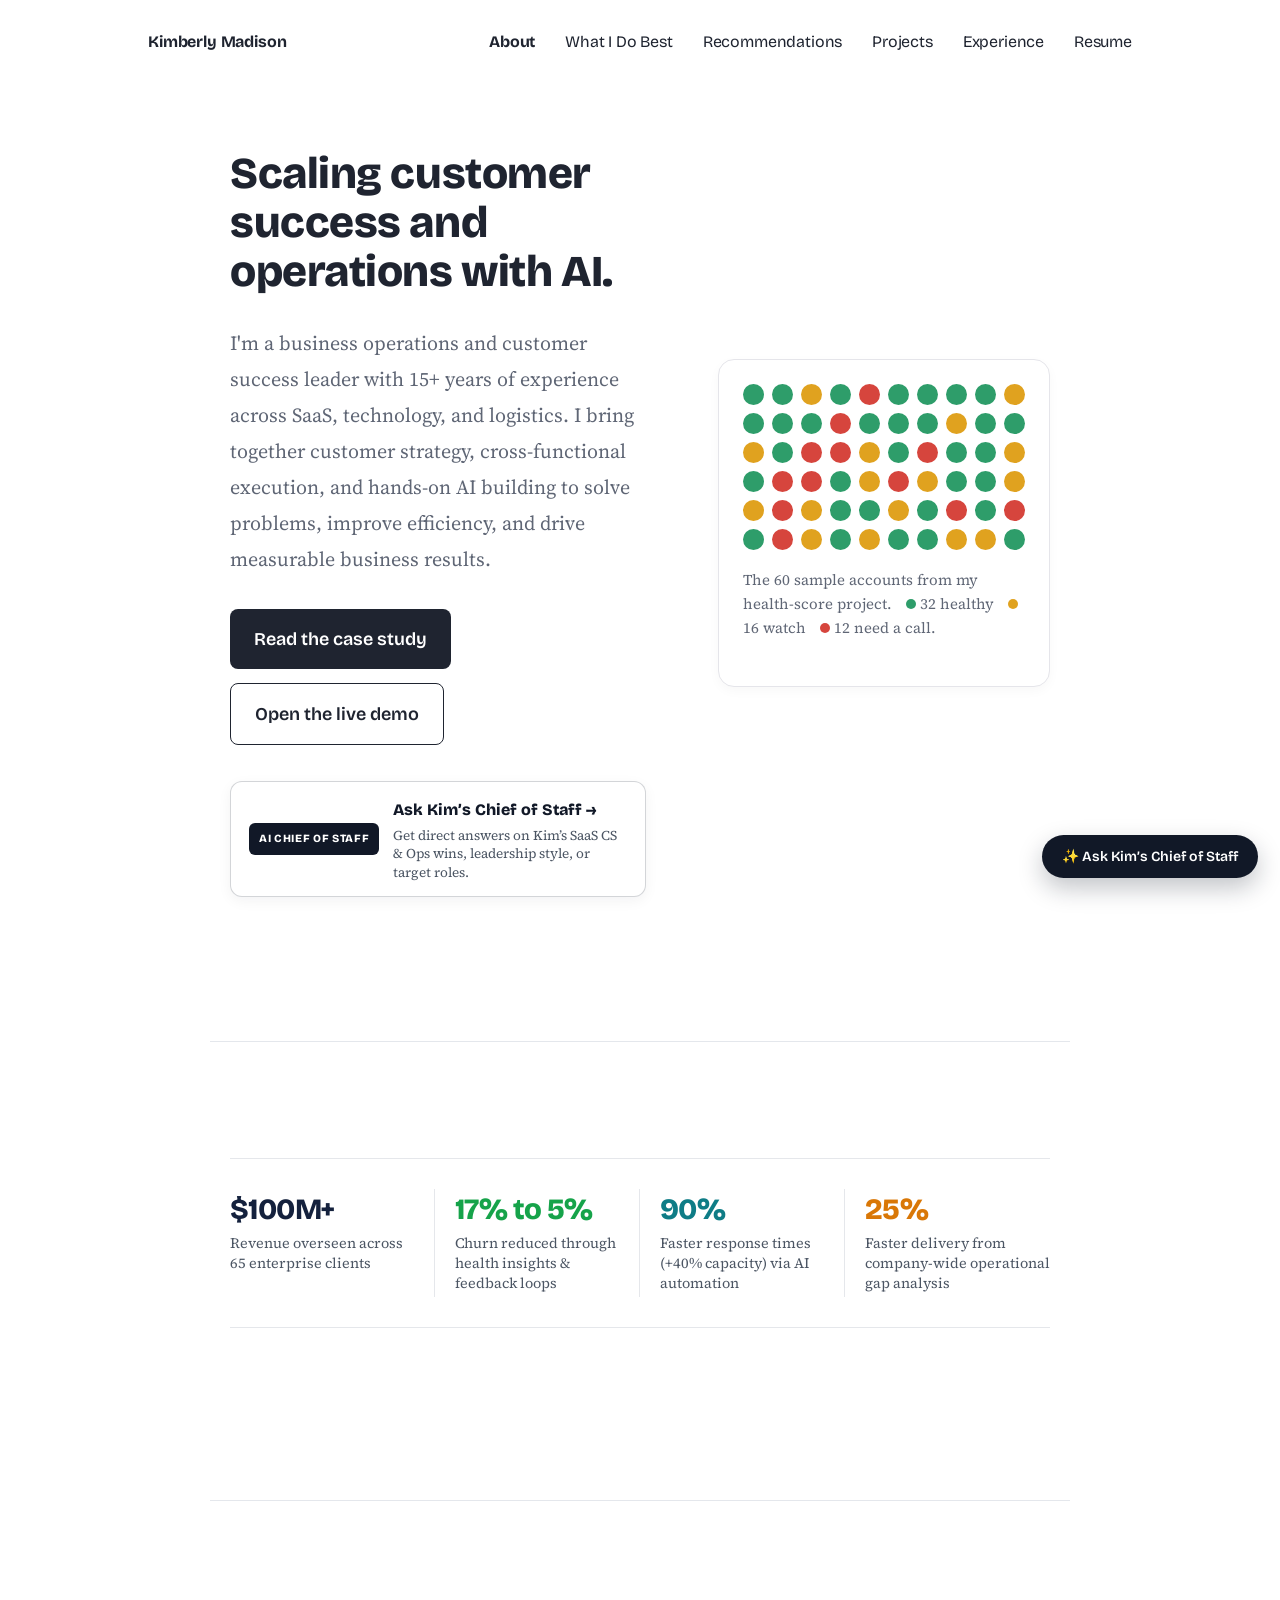
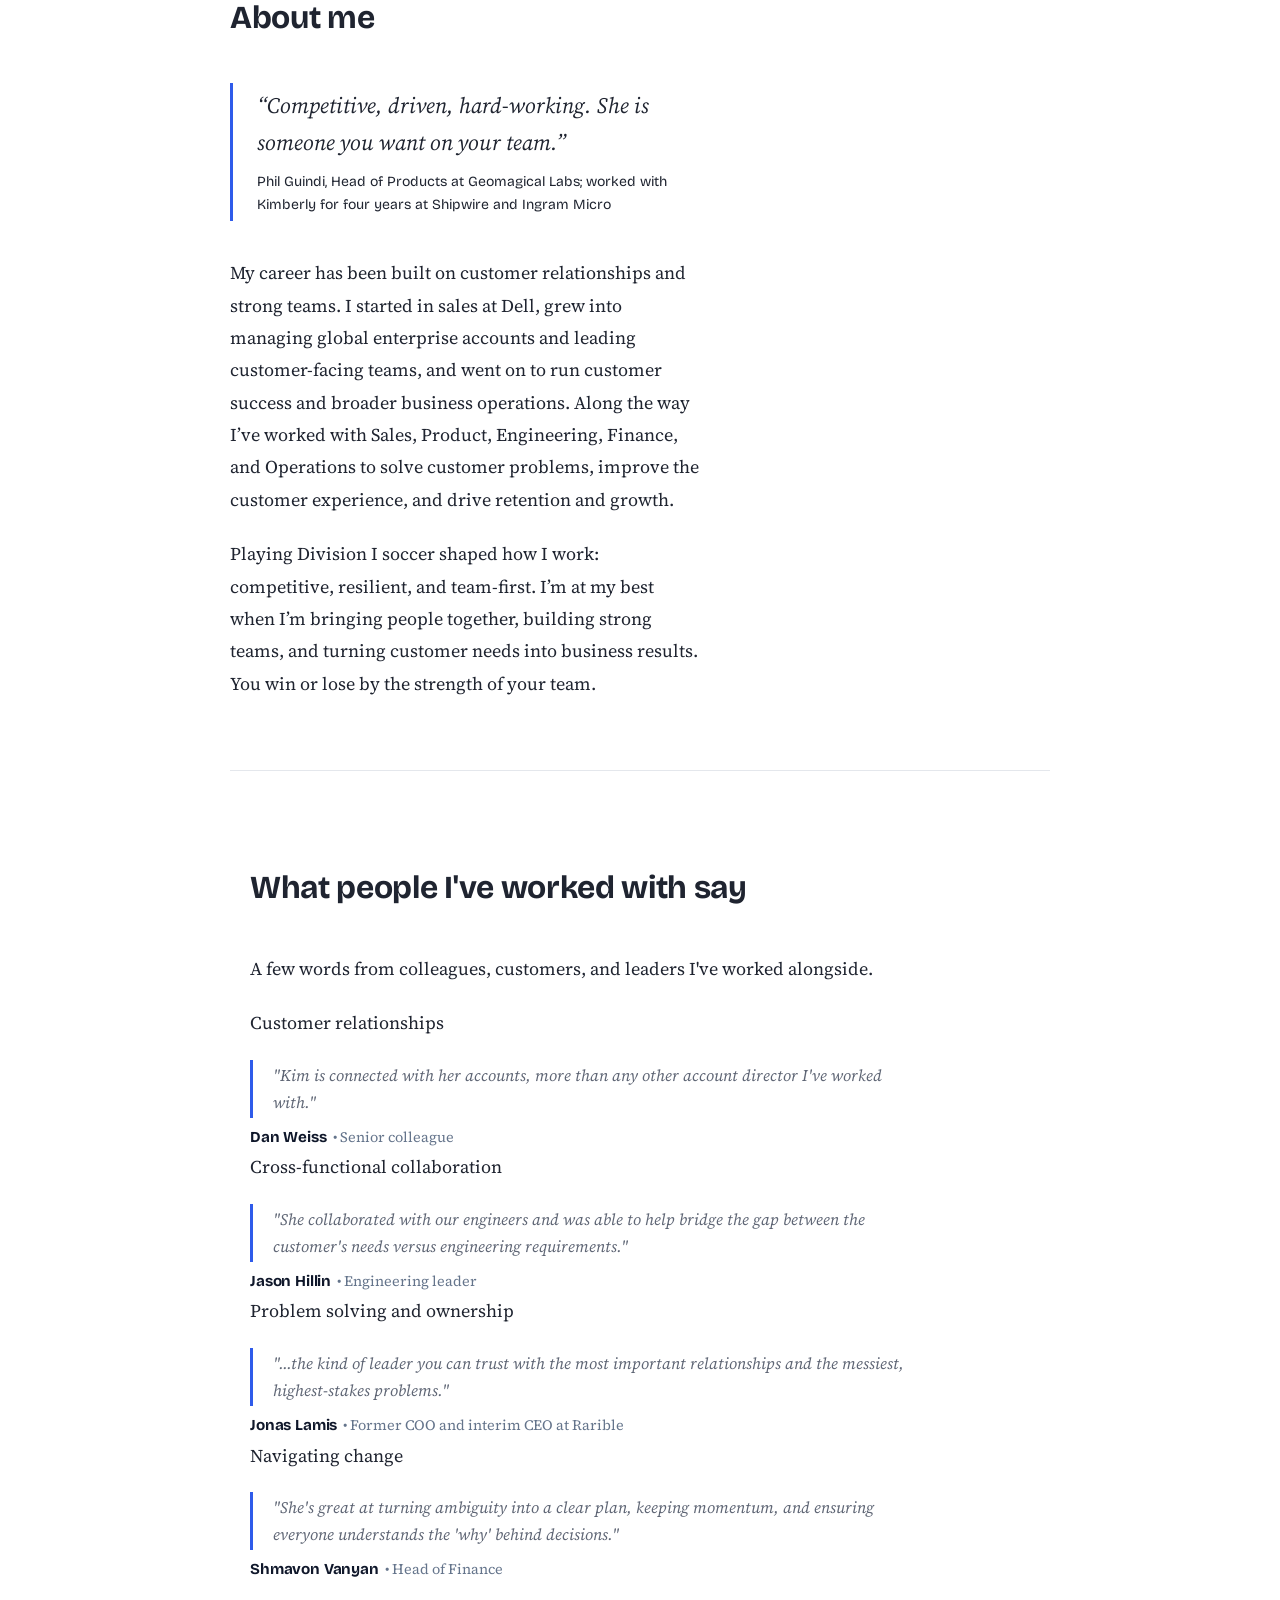
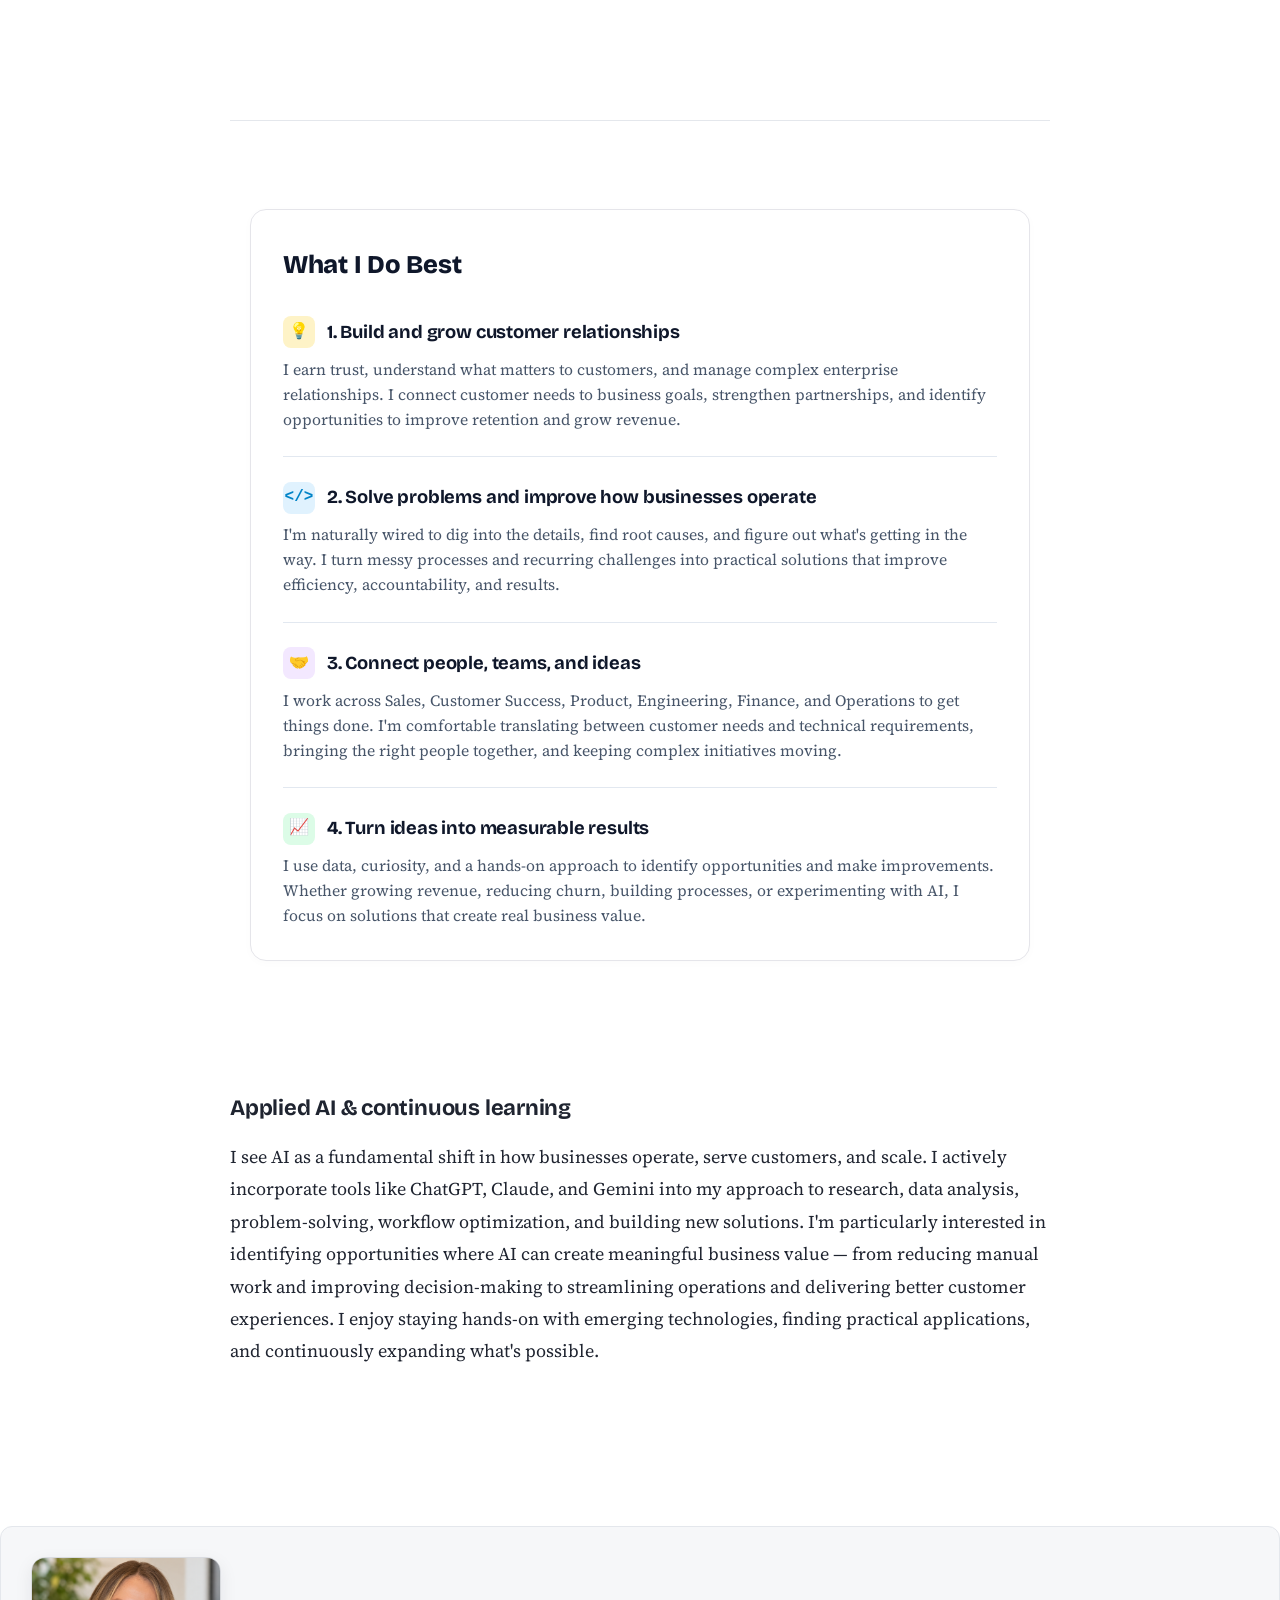
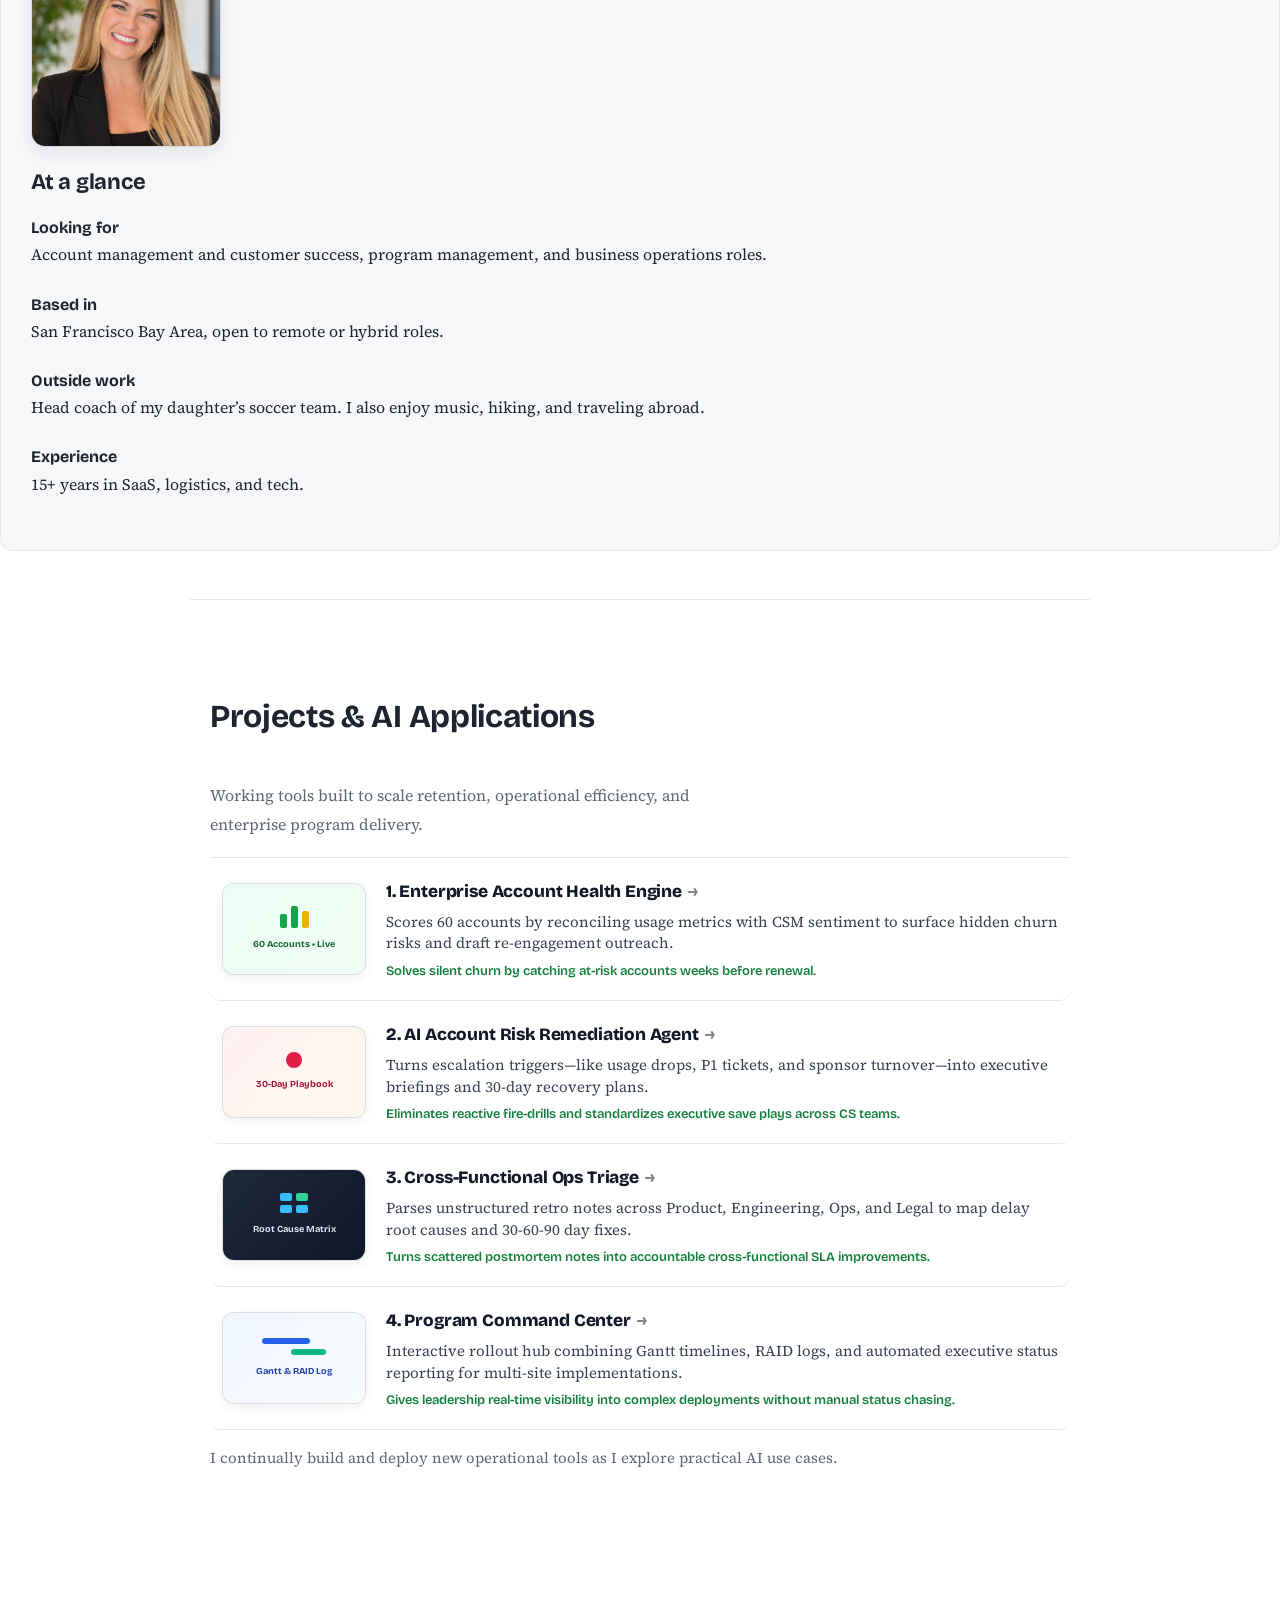
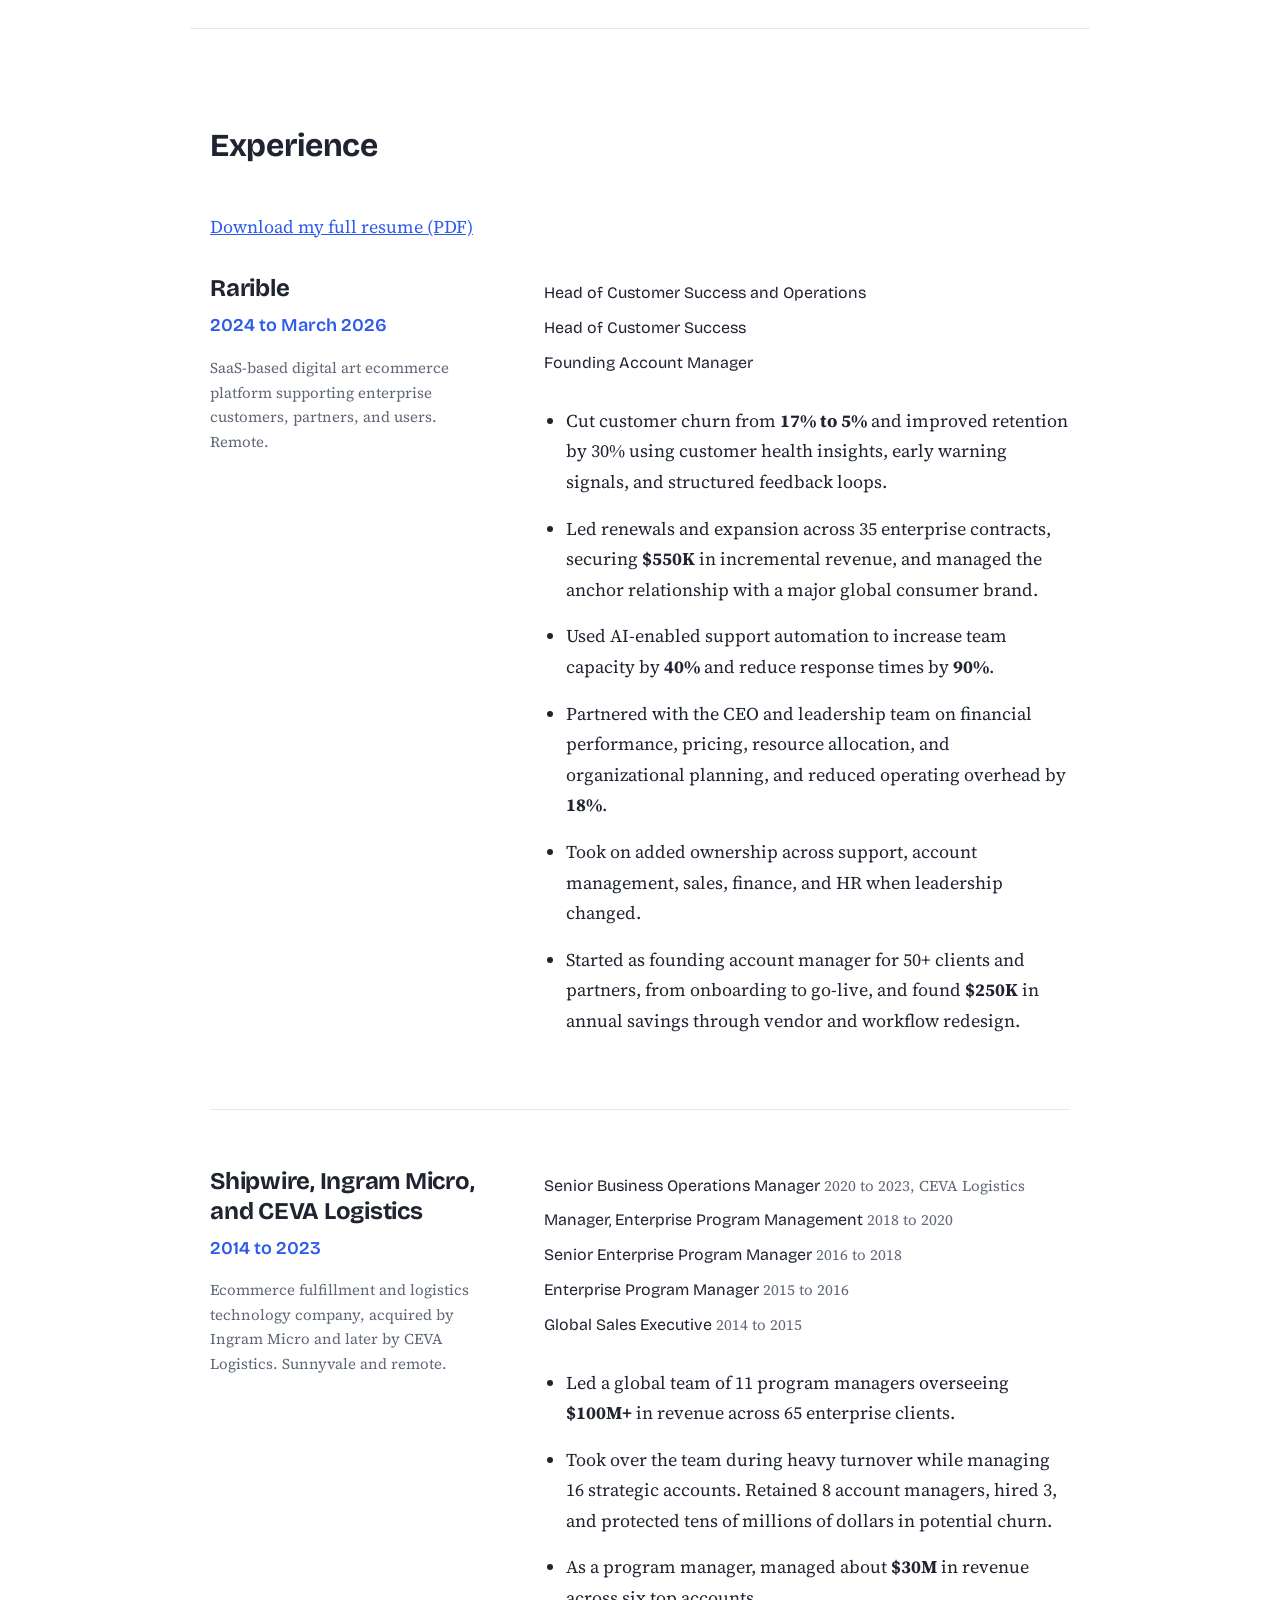
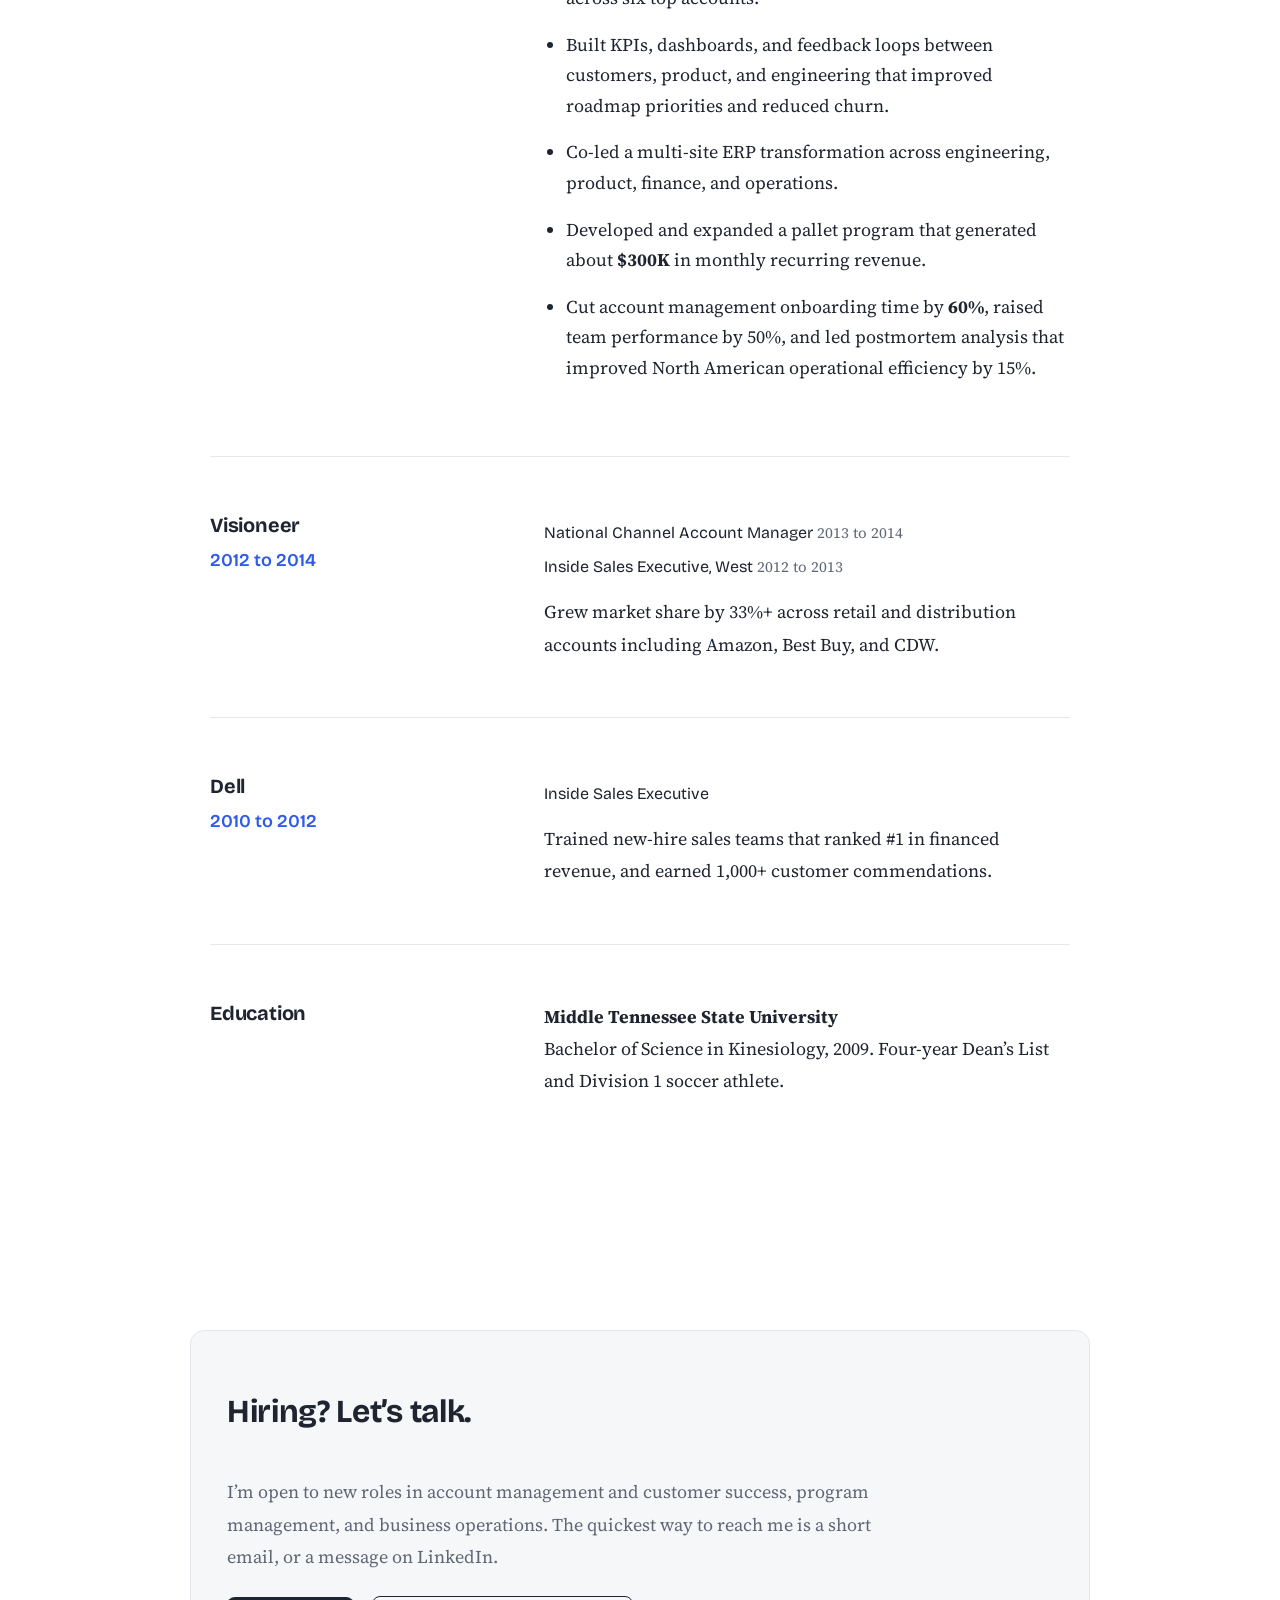
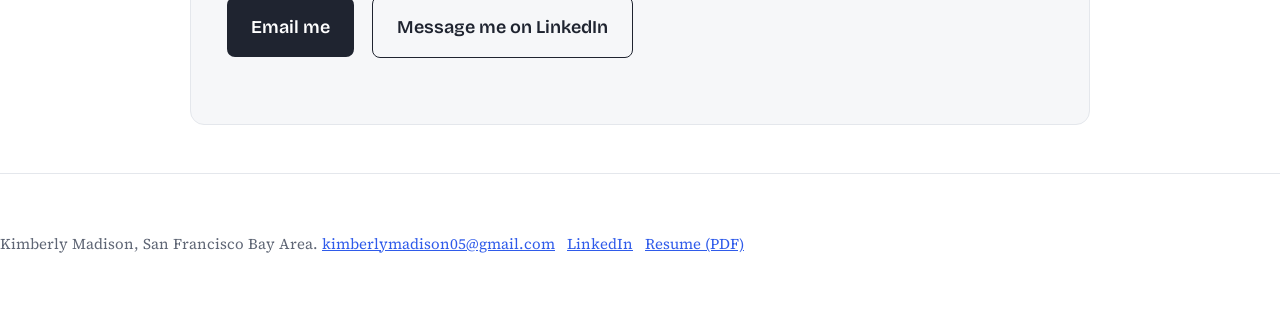
==== commit b7131fb7: "Update index.html" ====
--- a/index.html
+++ b/index.html
@@ -69,7 +69,6 @@
         </li>
       </ul>
     </section>
-
     <!-- ABOUT & SIDEBAR -->
     <section id="about">
       <h2>About me</h2>
@@ -78,7 +77,8 @@
           <blockquote class="feature">“Competitive, driven, hard-working. She is someone you want on your team.”<cite>Phil Guindi, Head of Products at Geomagical Labs; worked with Kimberly for four years at Shipwire and Ingram Micro</cite></blockquote>
           <p>My career has been built on customer relationships and strong teams. I started in sales at Dell, grew into managing global enterprise accounts and leading customer-facing teams, and went on to run customer success and broader business operations. Along the way I’ve worked with Sales, Product, Engineering, Finance, and Operations to solve customer problems, improve the customer experience, and drive retention and growth.</p>
           <p>Playing Division I soccer shaped how I work: competitive, resilient, and team-first. I’m at my best when I’m bringing people together, building strong teams, and turning customer needs into business results. You win or lose by the strength of your team.</p>
-
+                </div>
+               </div>
           <!-- RECOMMENDATIONS -->
           <section id="recommendations" class="boxed-rec-section">
             <div class="boxed-card">
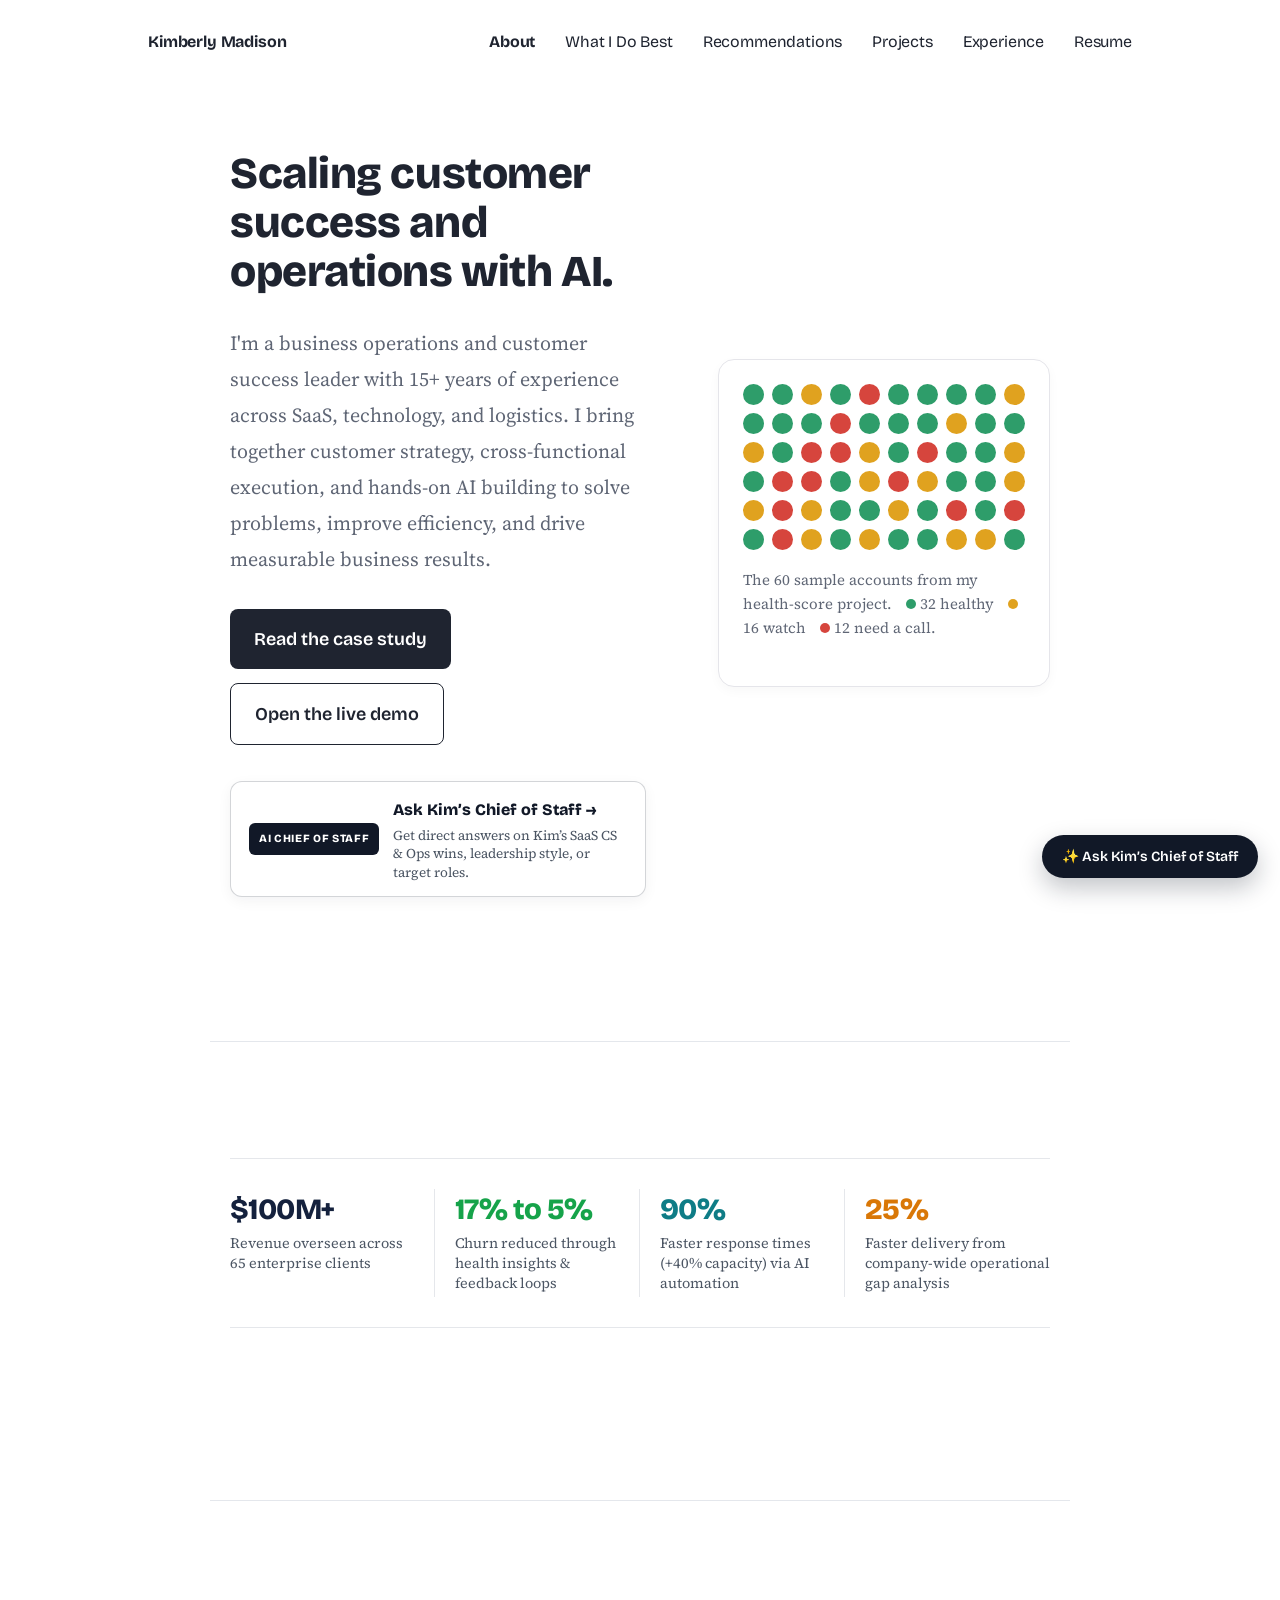
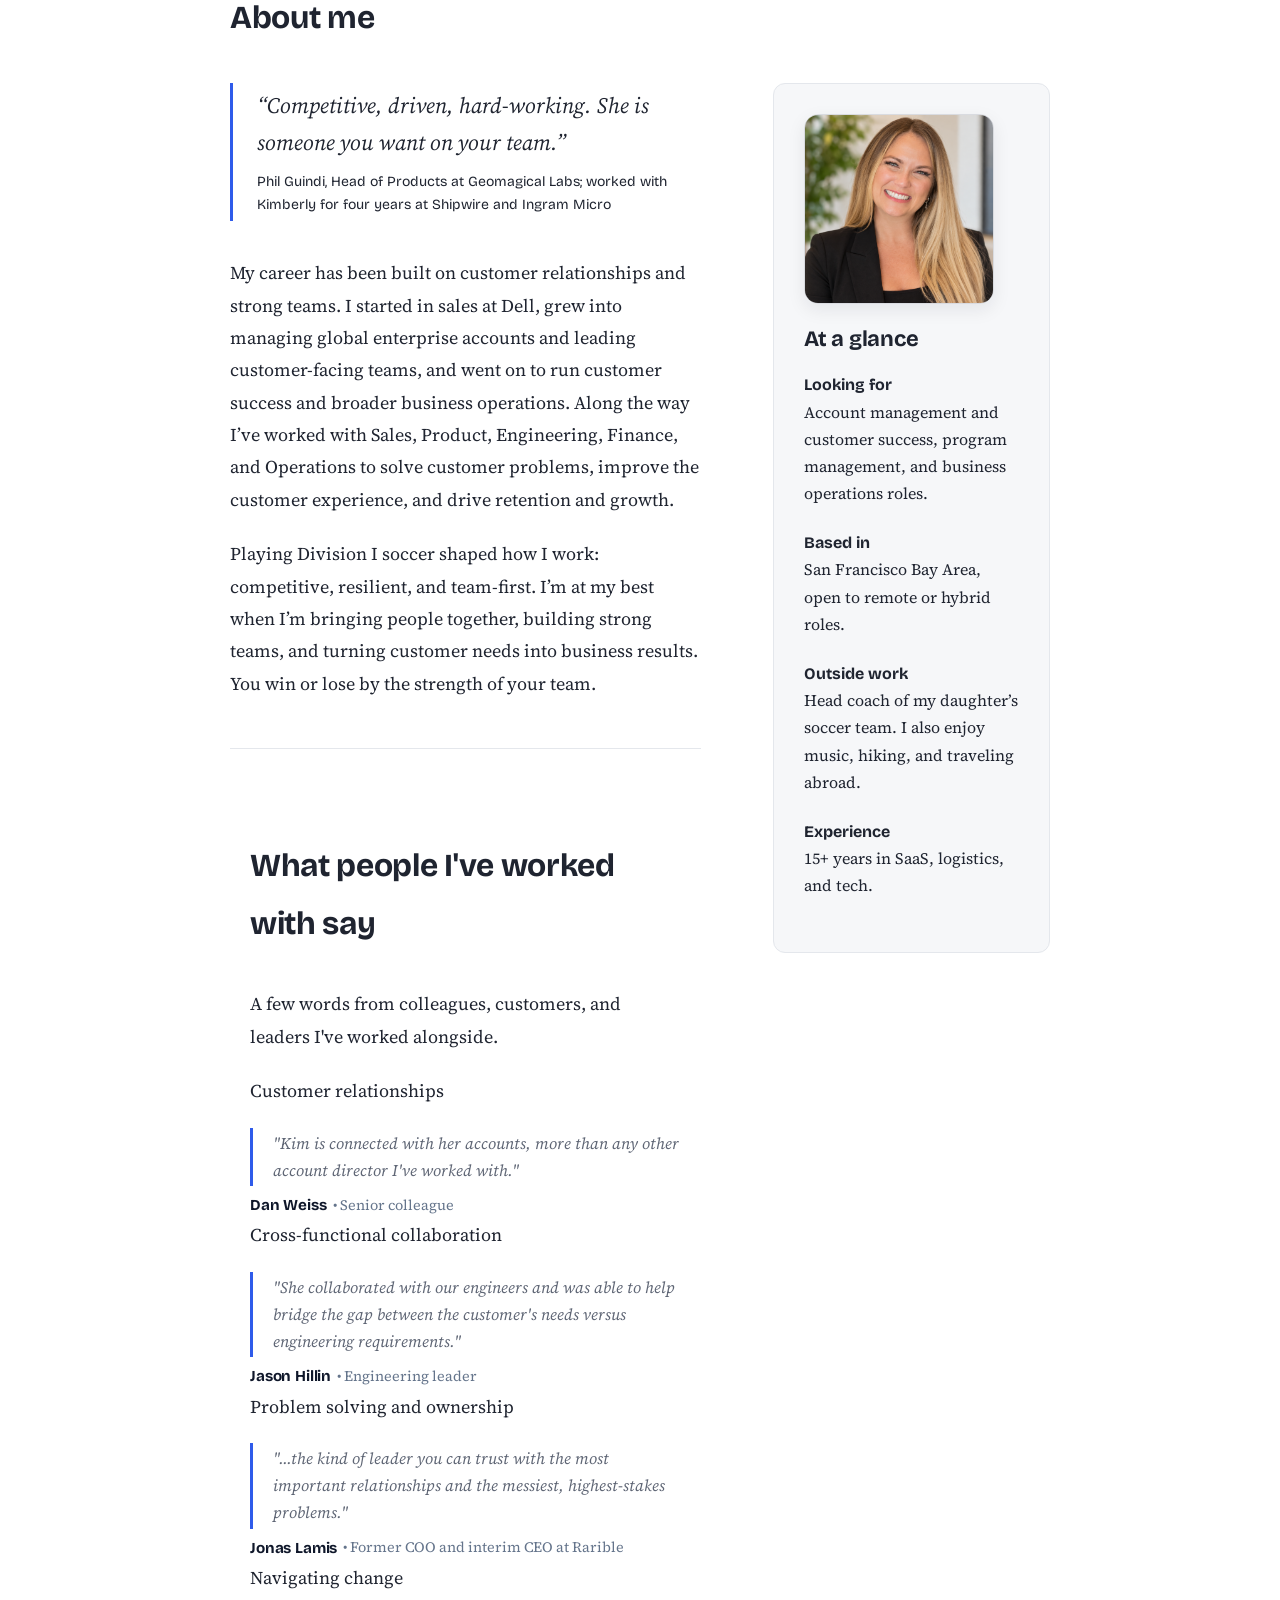
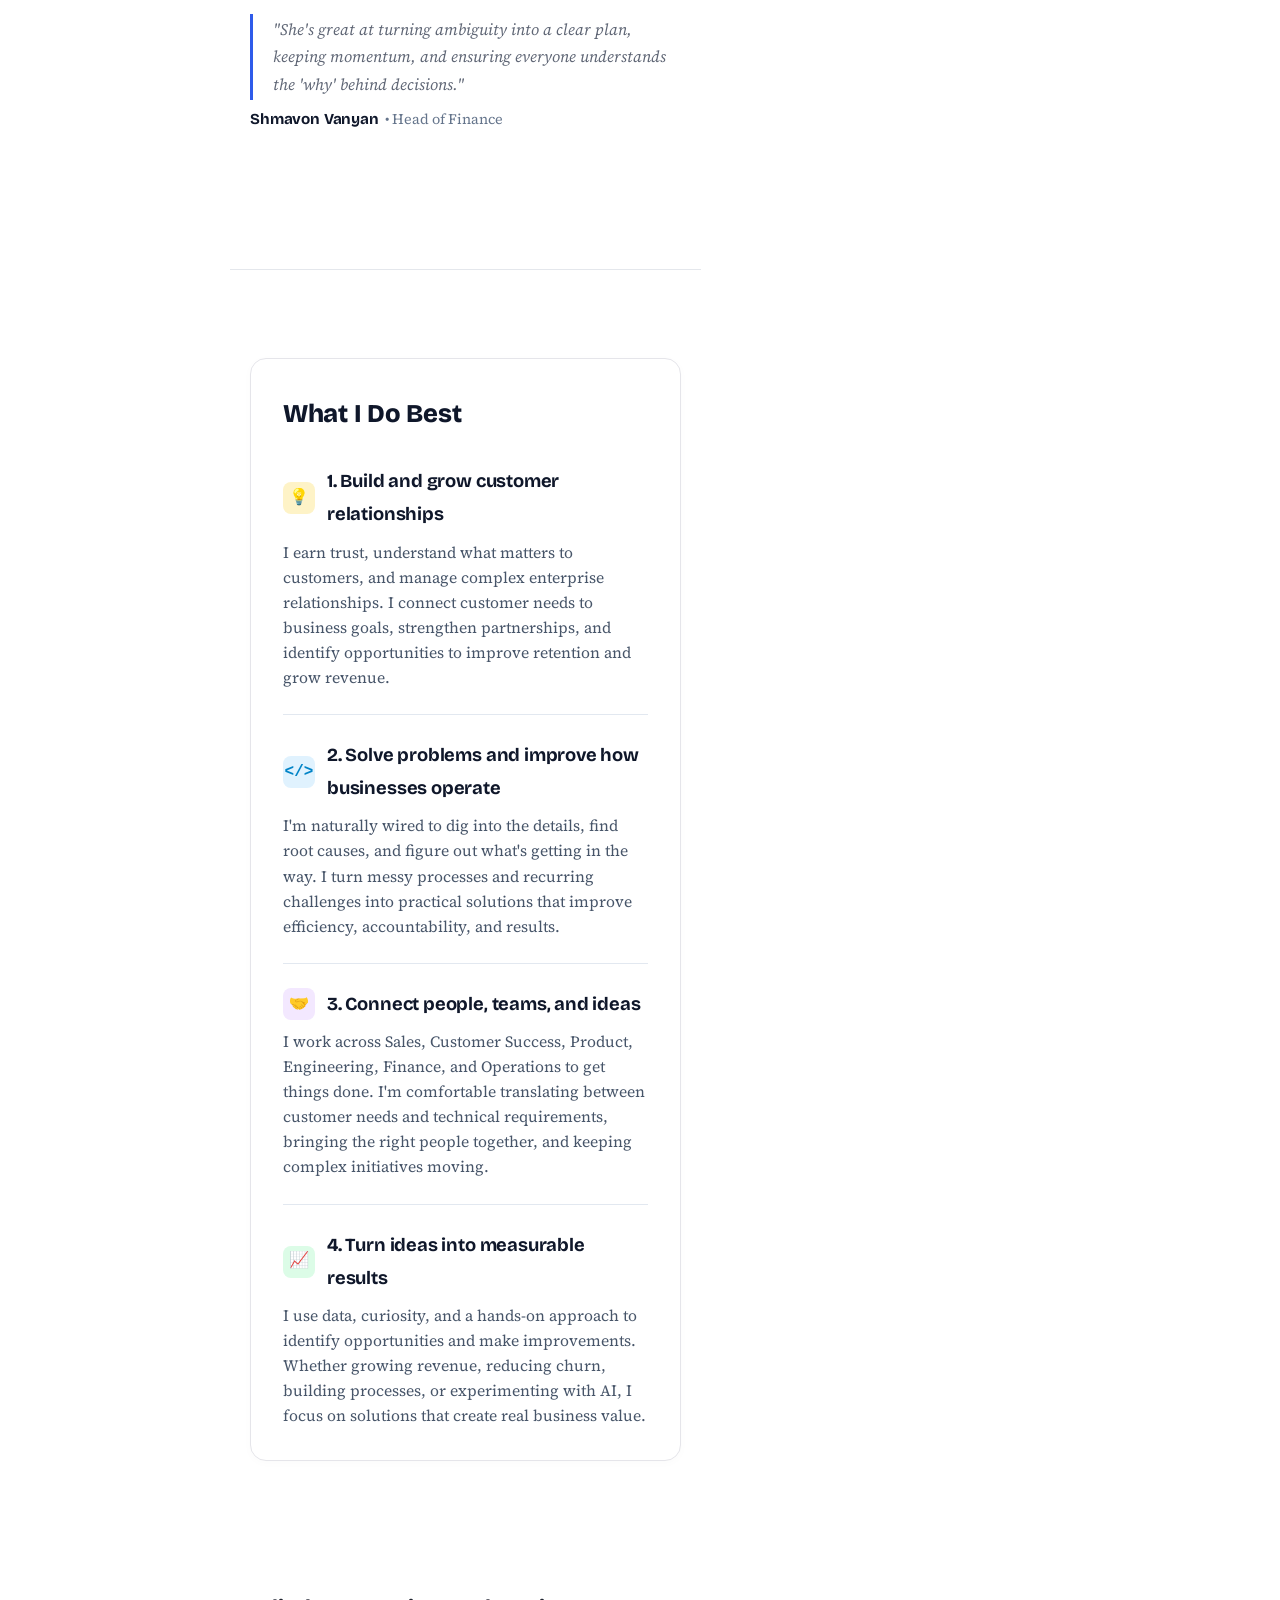
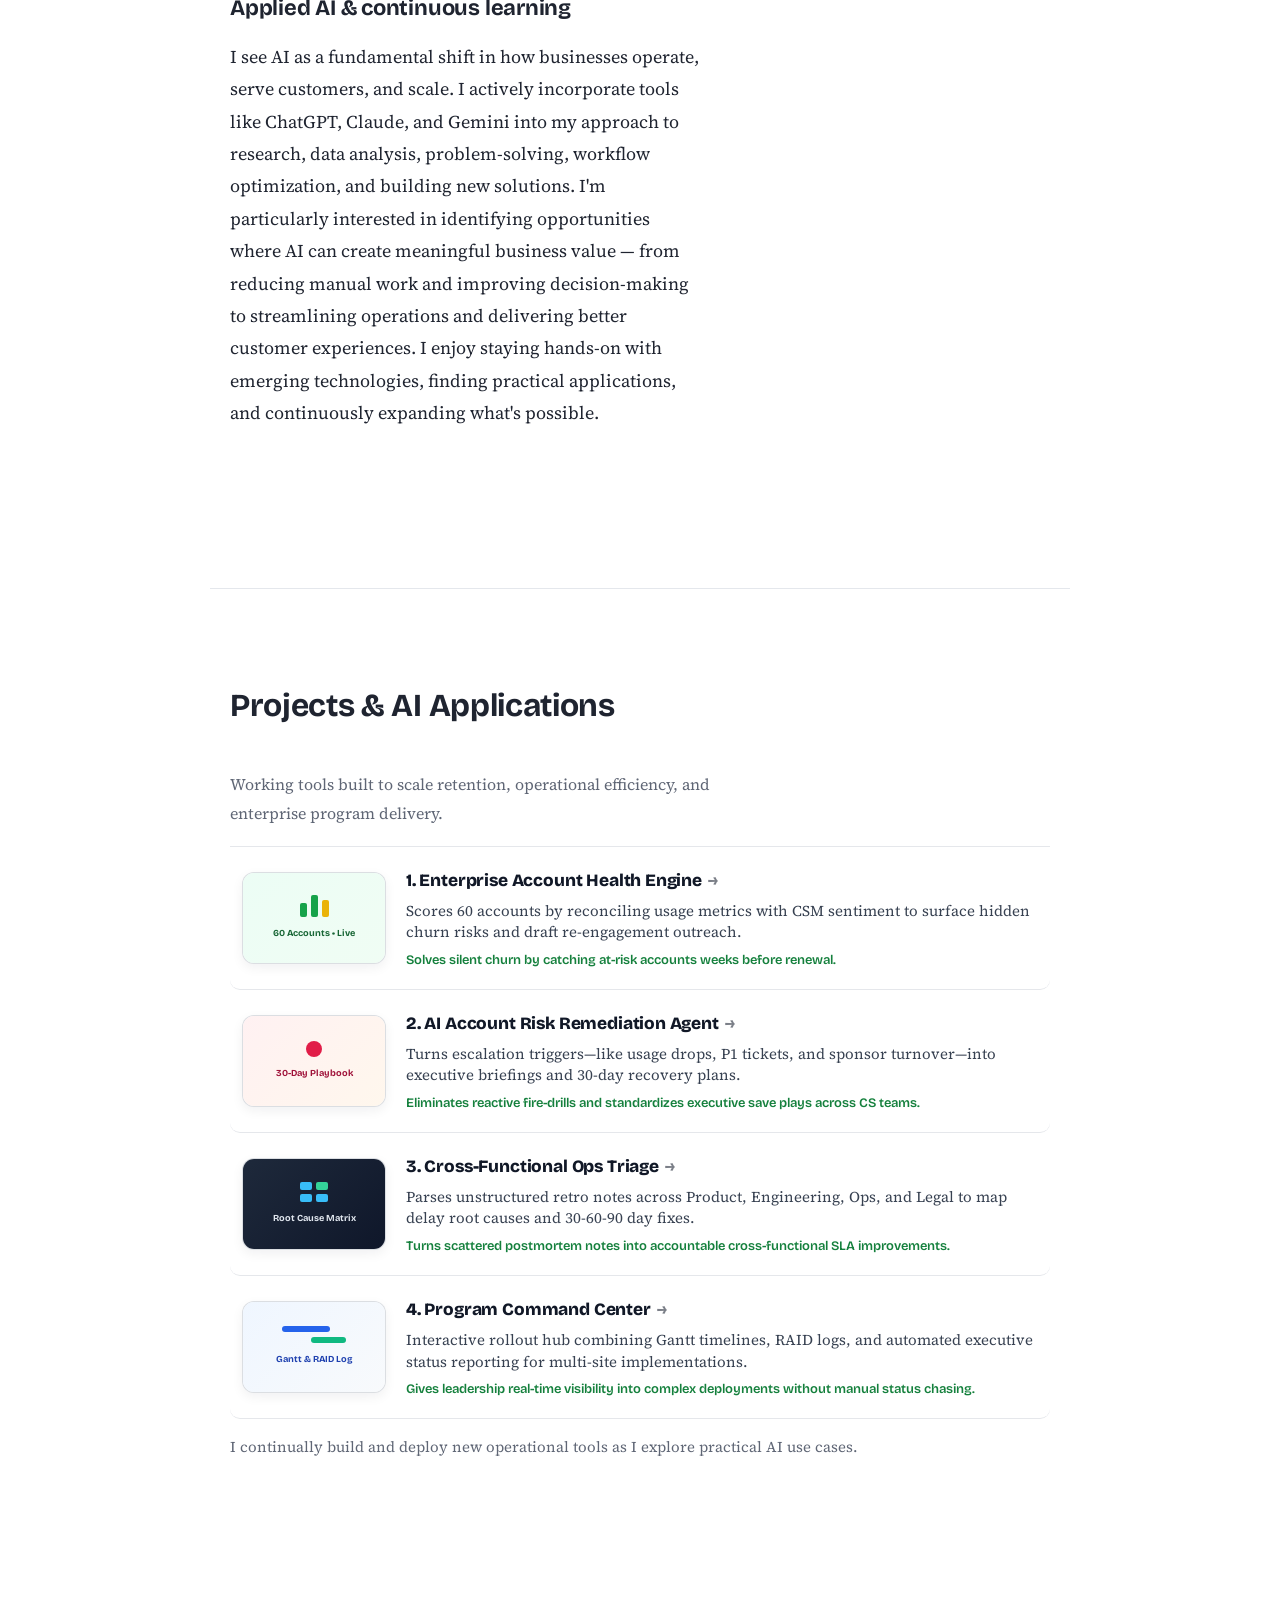
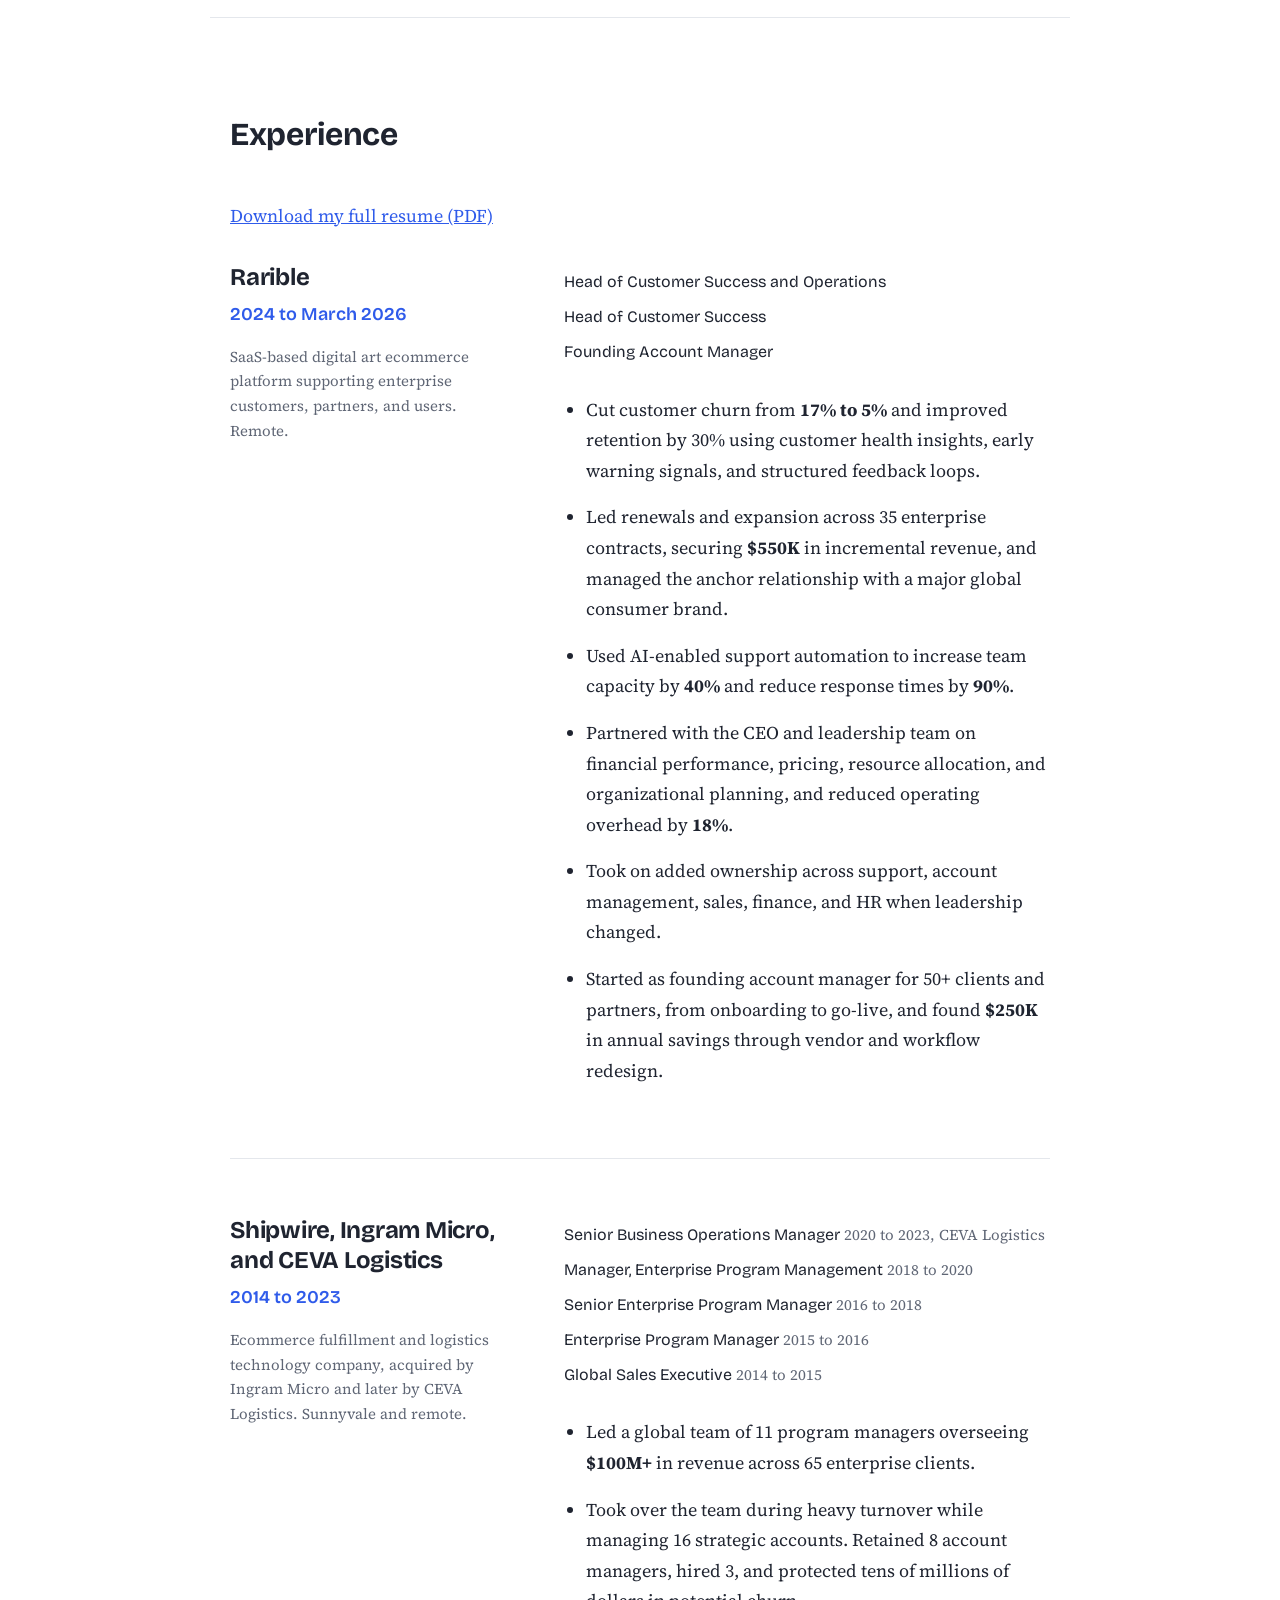
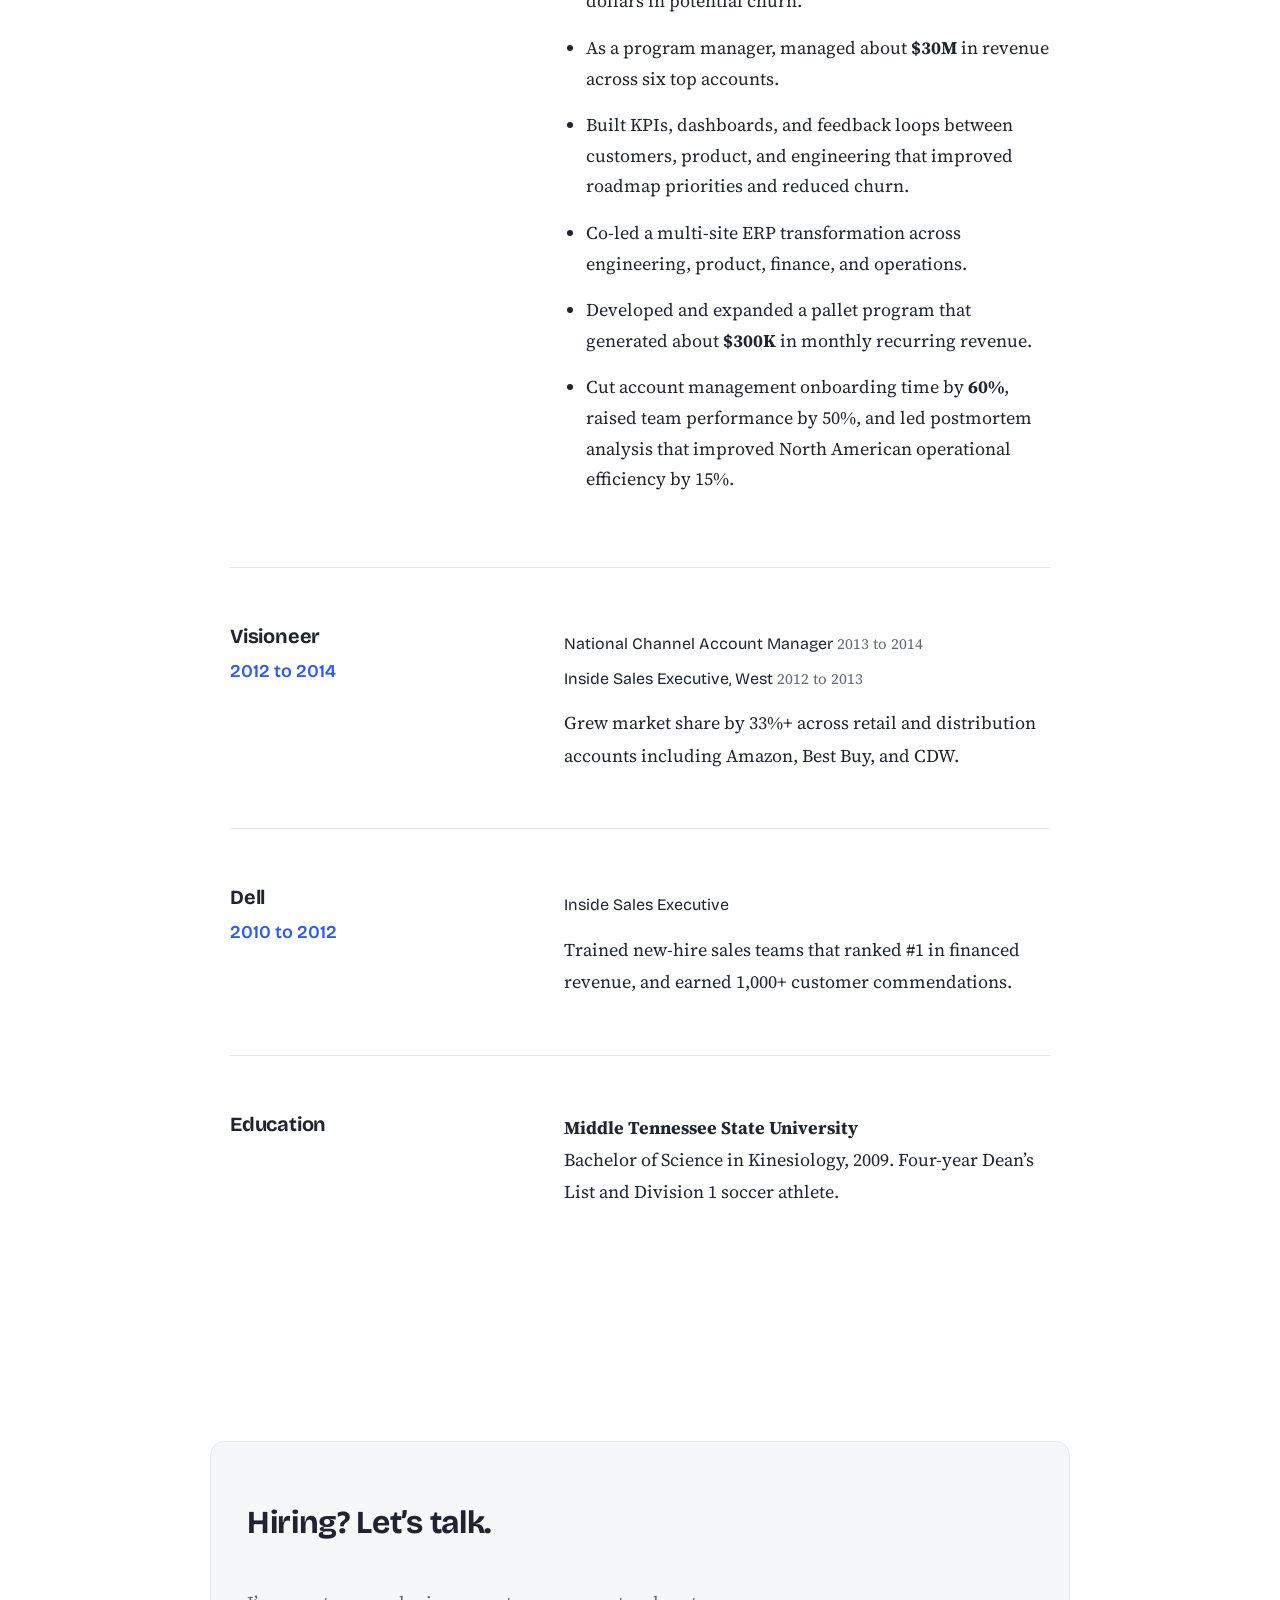
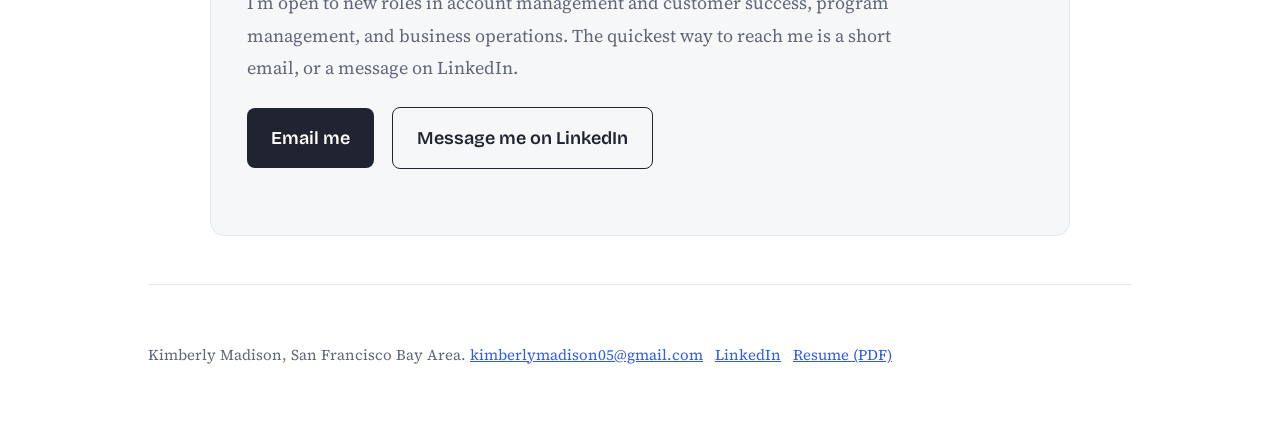
==== commit 0fc87662: "Update index.html" ====
--- a/index.html
+++ b/index.html
@@ -69,6 +69,7 @@
         </li>
       </ul>
     </section>
+
     <!-- ABOUT & SIDEBAR -->
     <section id="about">
       <h2>About me</h2>
@@ -77,8 +78,7 @@
           <blockquote class="feature">“Competitive, driven, hard-working. She is someone you want on your team.”<cite>Phil Guindi, Head of Products at Geomagical Labs; worked with Kimberly for four years at Shipwire and Ingram Micro</cite></blockquote>
           <p>My career has been built on customer relationships and strong teams. I started in sales at Dell, grew into managing global enterprise accounts and leading customer-facing teams, and went on to run customer success and broader business operations. Along the way I’ve worked with Sales, Product, Engineering, Finance, and Operations to solve customer problems, improve the customer experience, and drive retention and growth.</p>
           <p>Playing Division I soccer shaped how I work: competitive, resilient, and team-first. I’m at my best when I’m bringing people together, building strong teams, and turning customer needs into business results. You win or lose by the strength of your team.</p>
-                </div>
-               </div>
+
           <!-- RECOMMENDATIONS -->
           <section id="recommendations" class="boxed-rec-section">
             <div class="boxed-card">
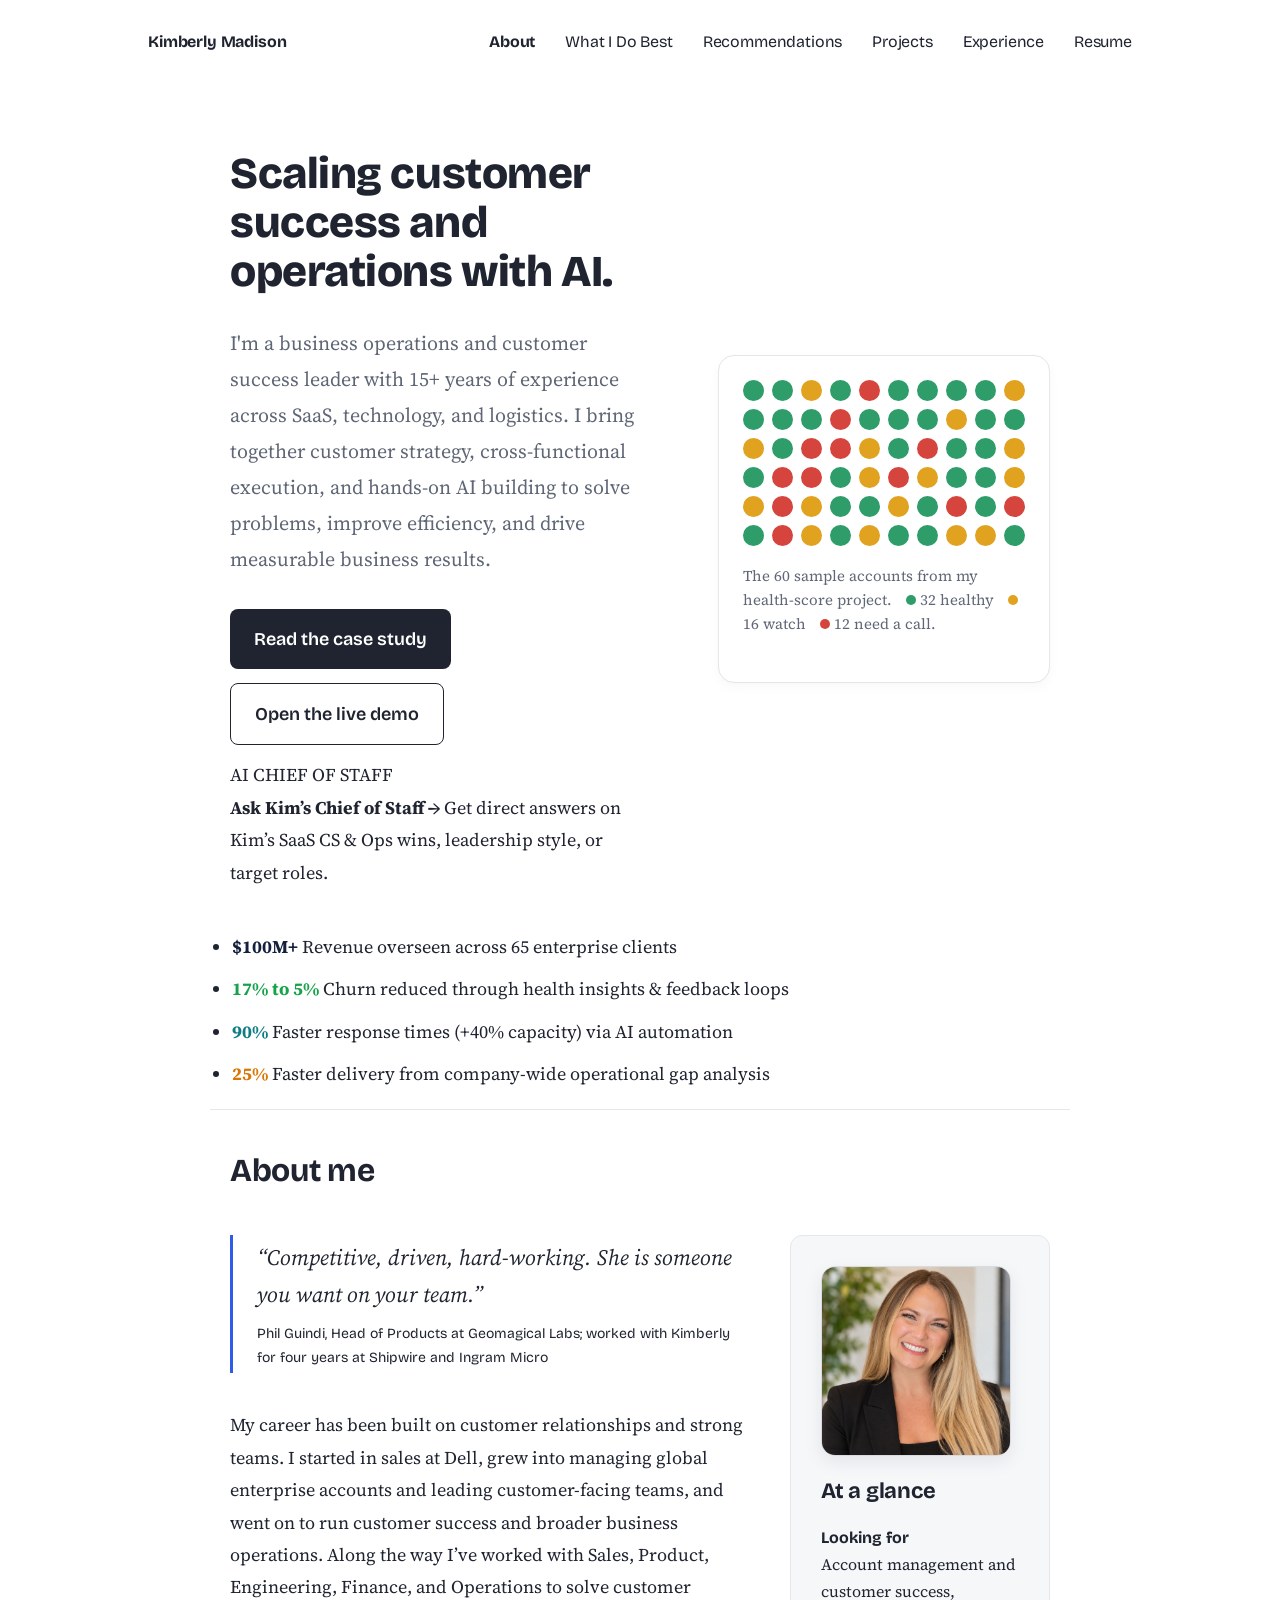
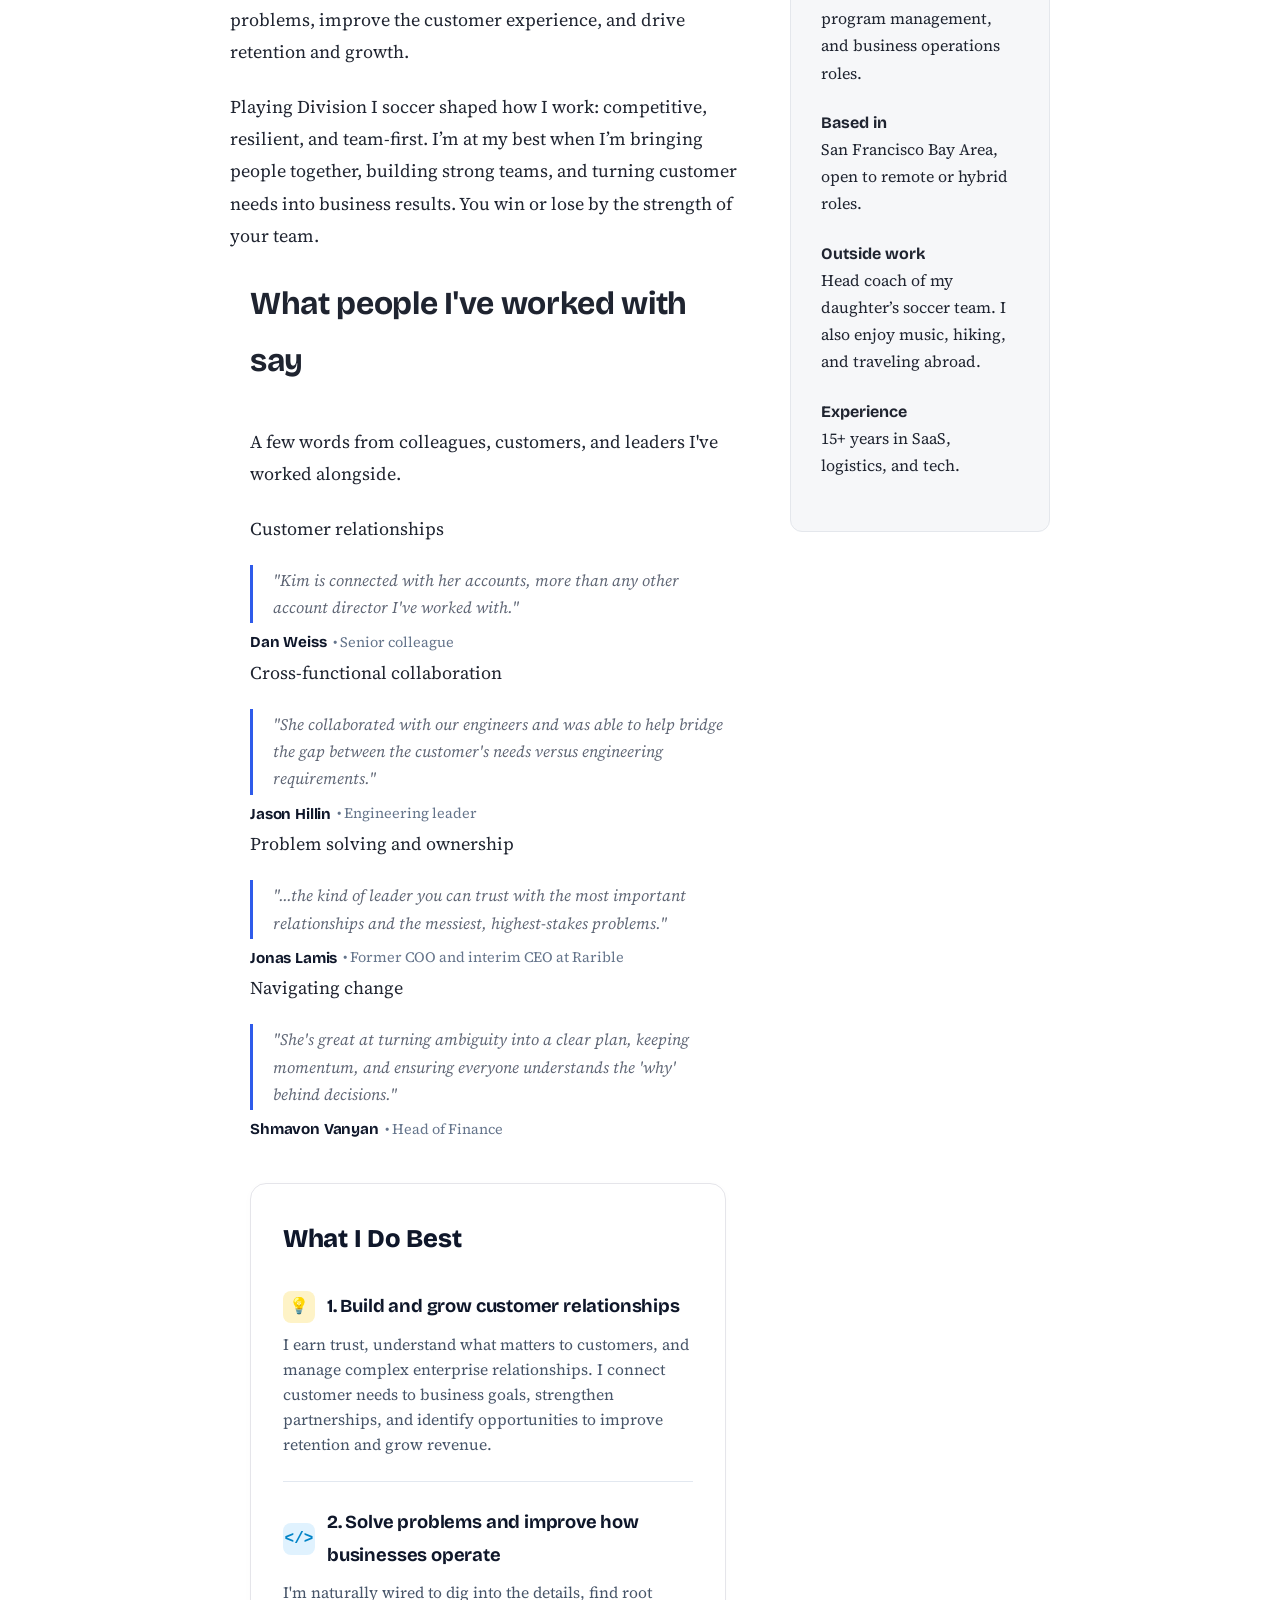
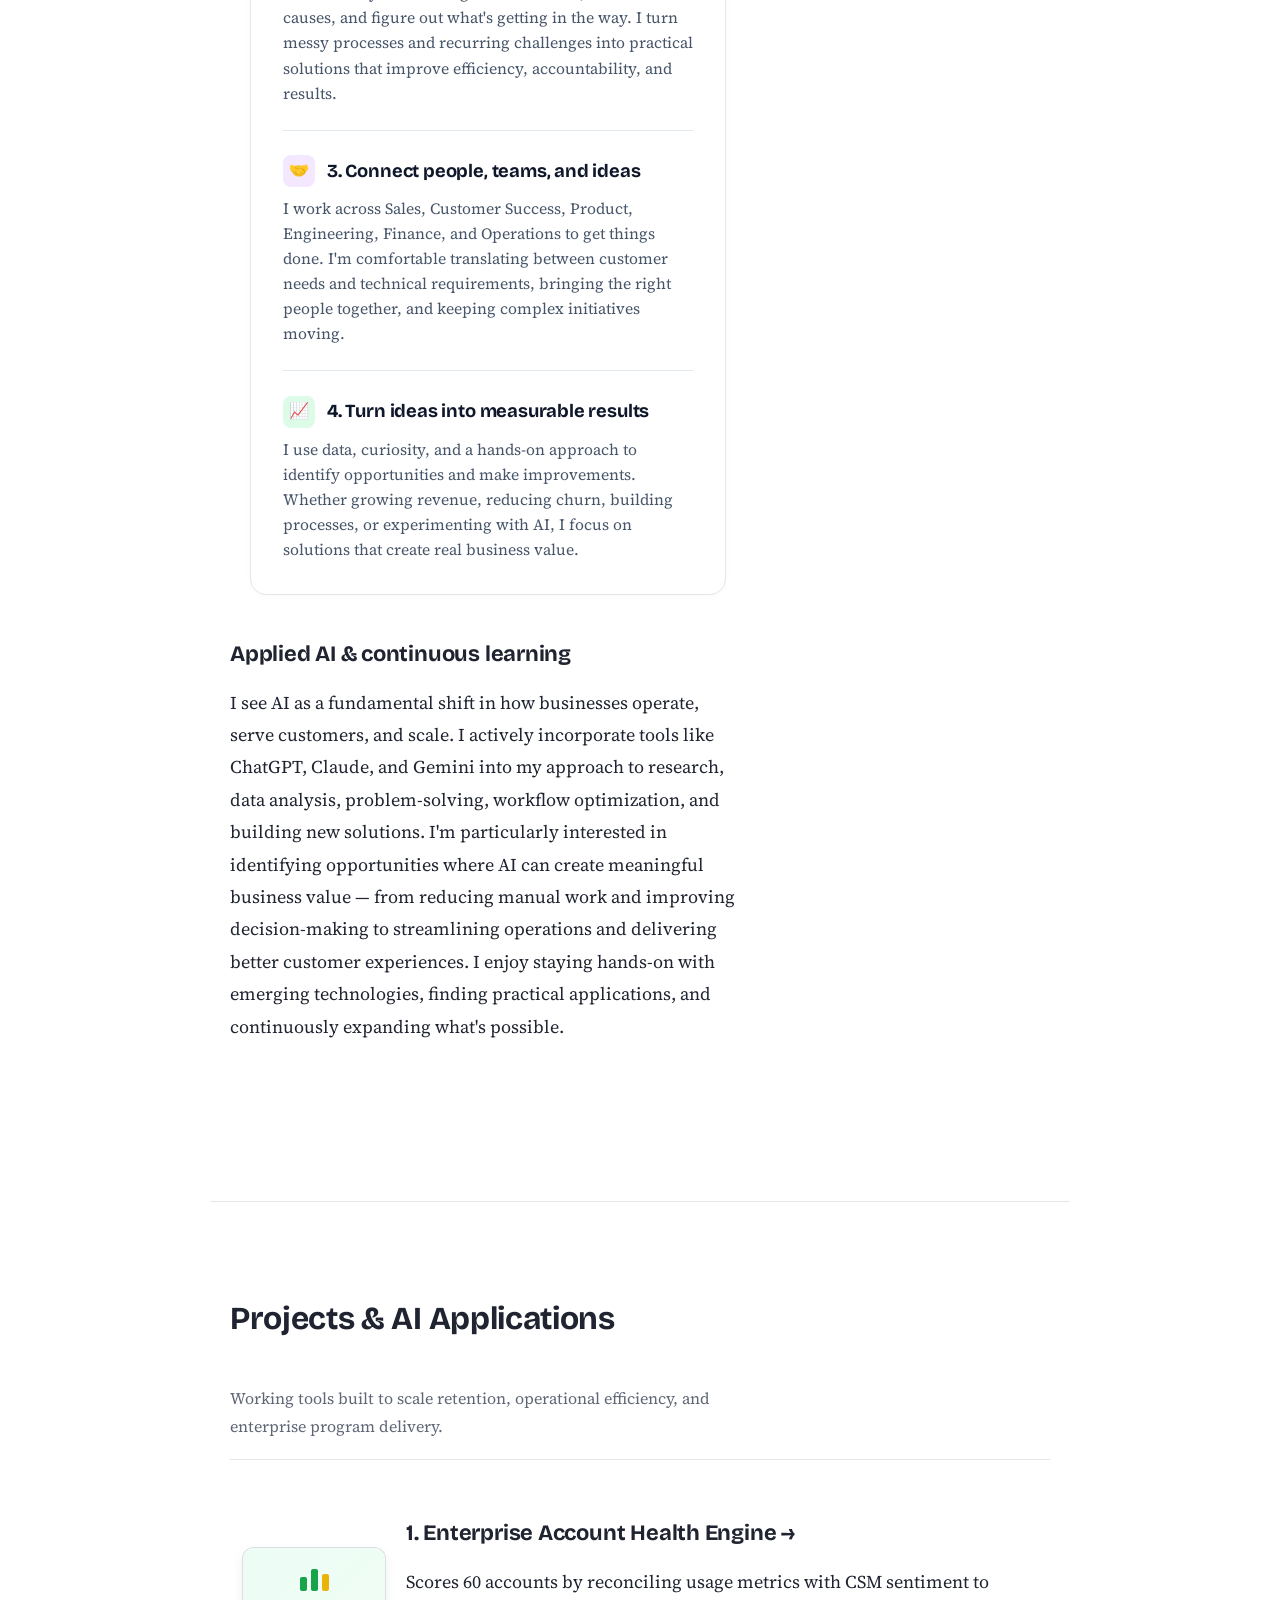
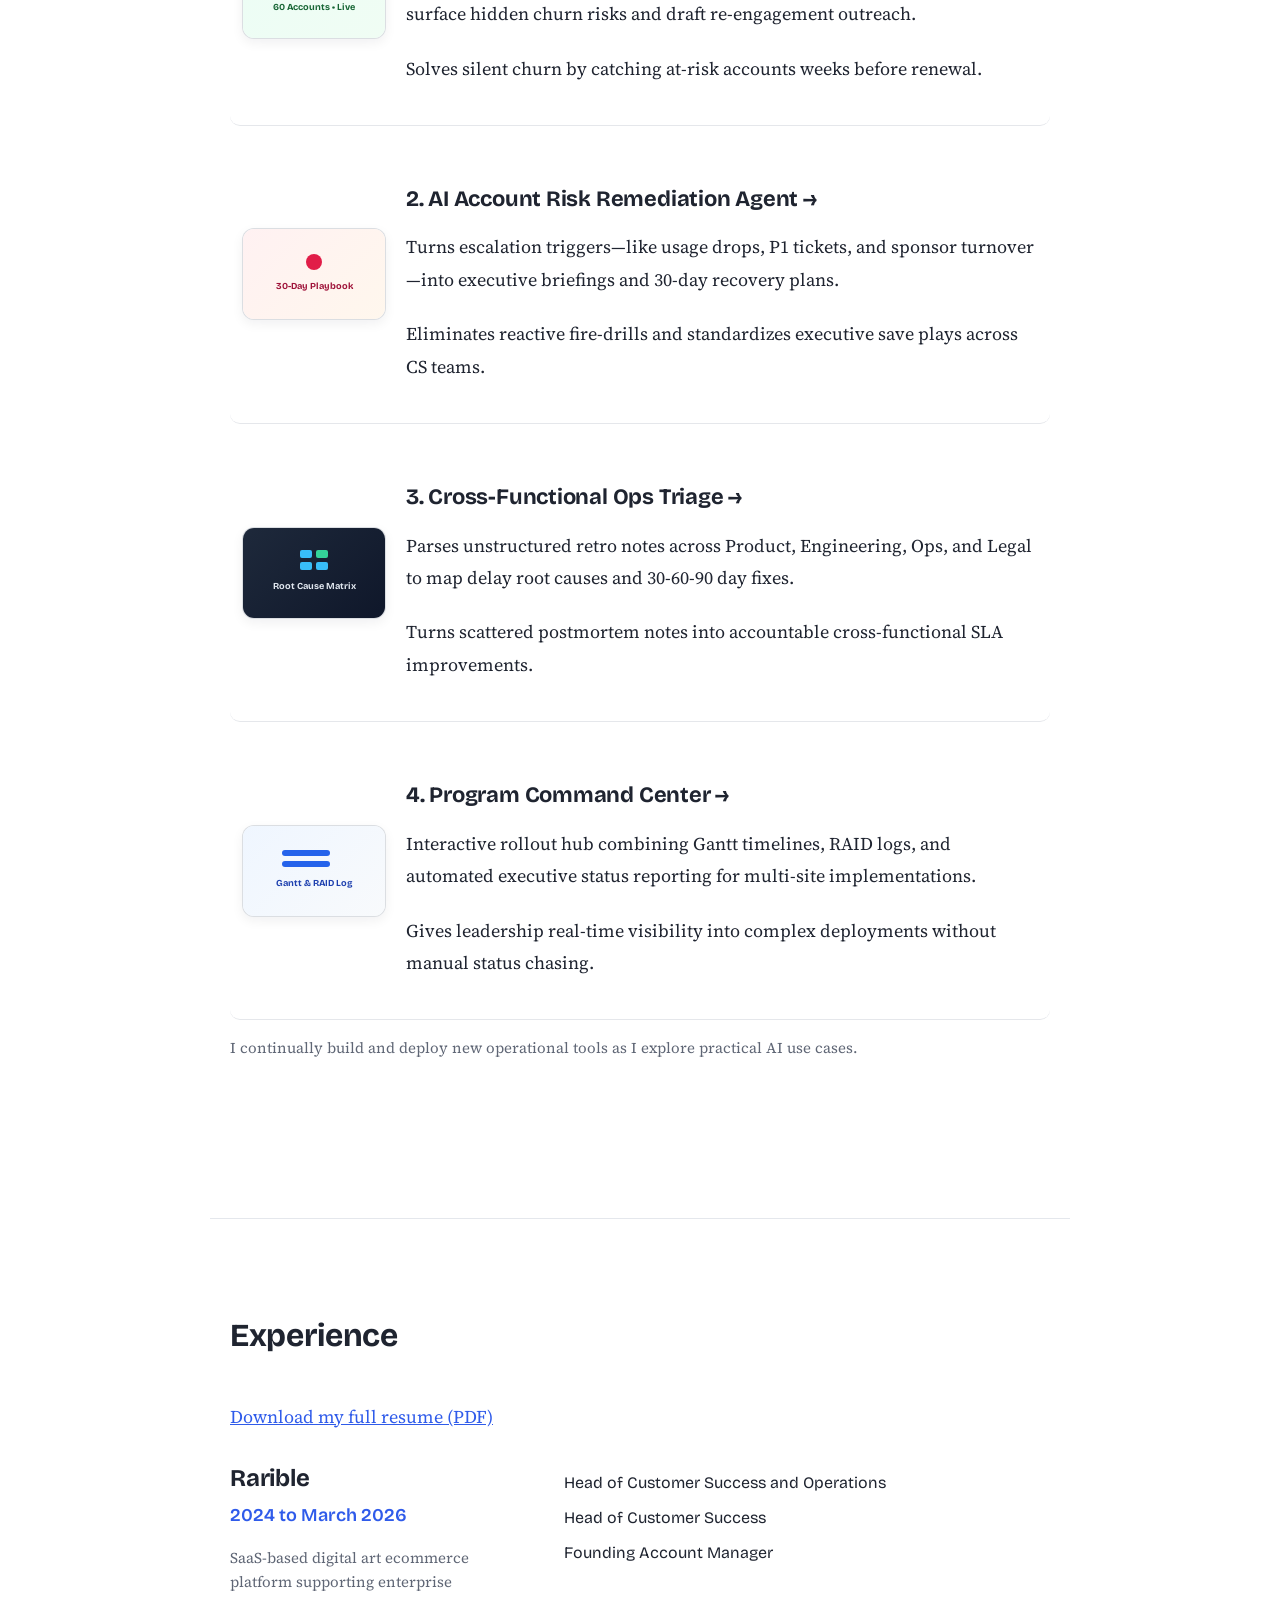
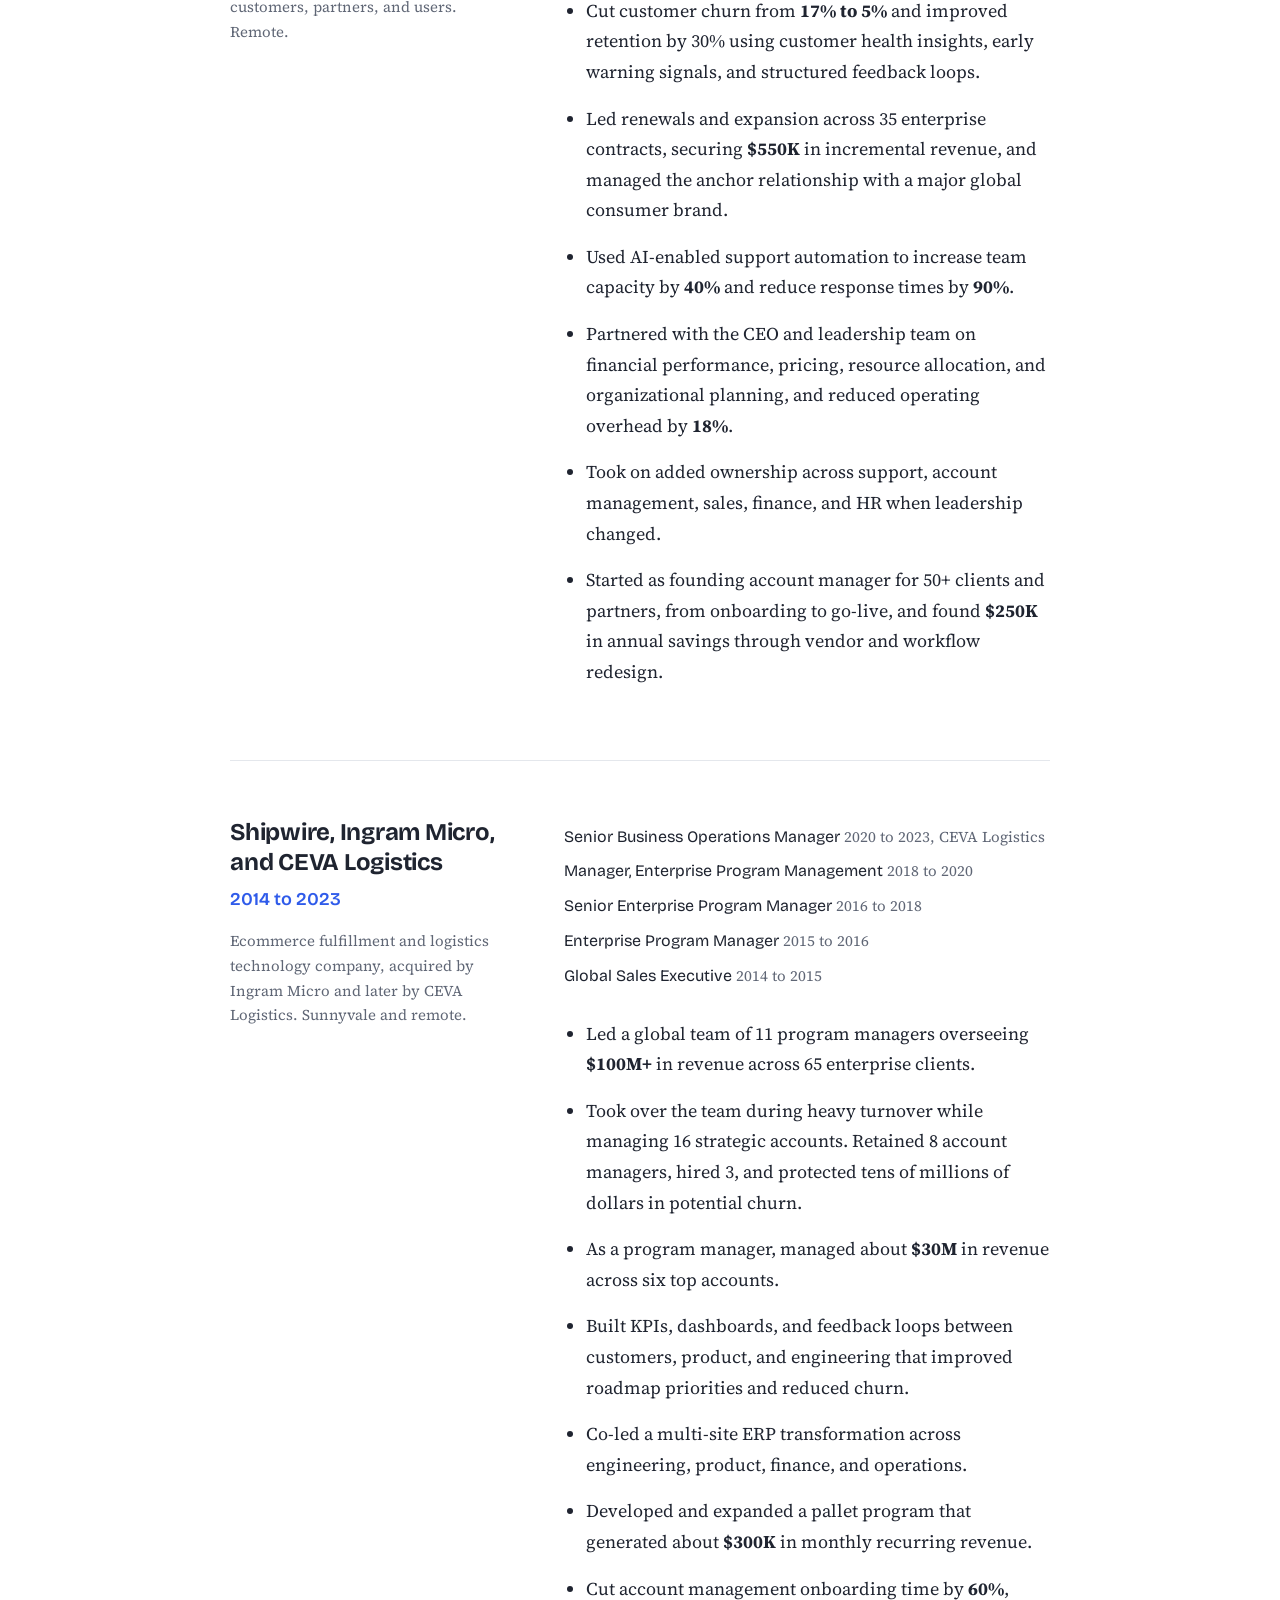
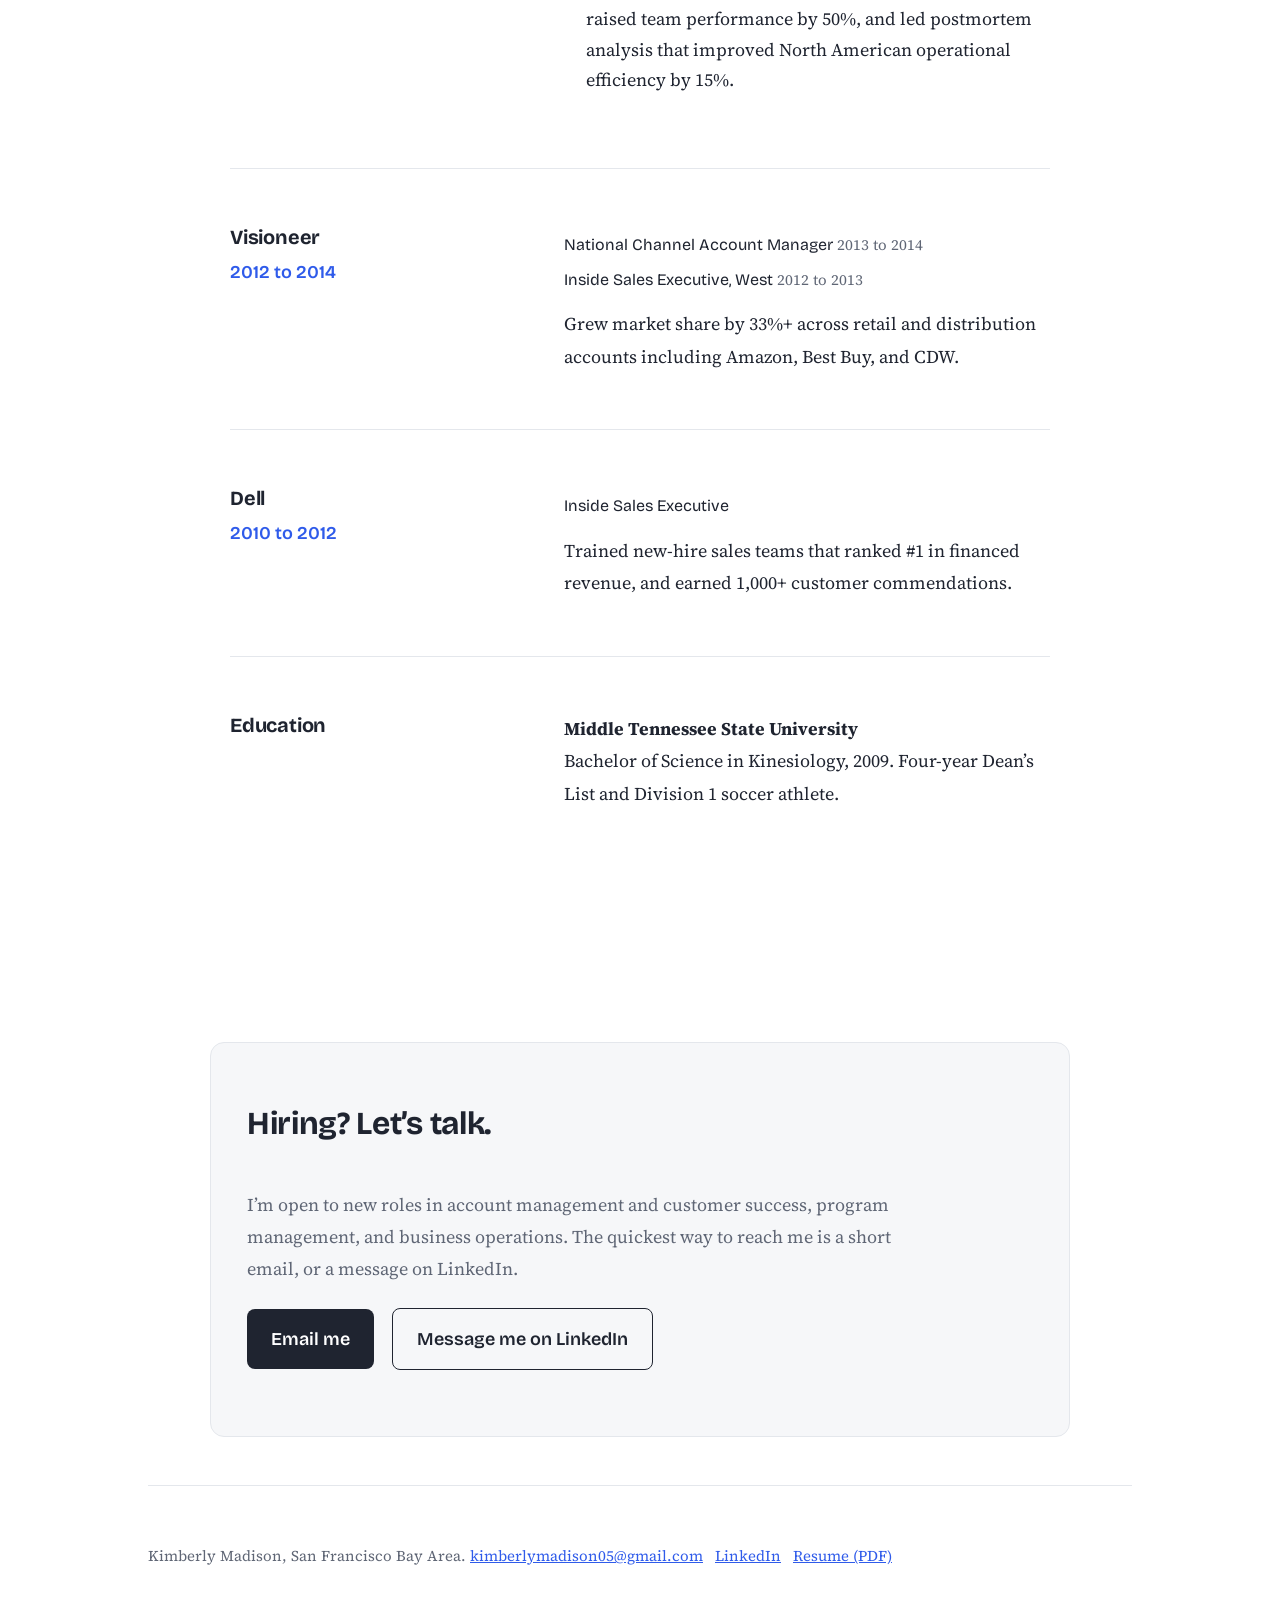
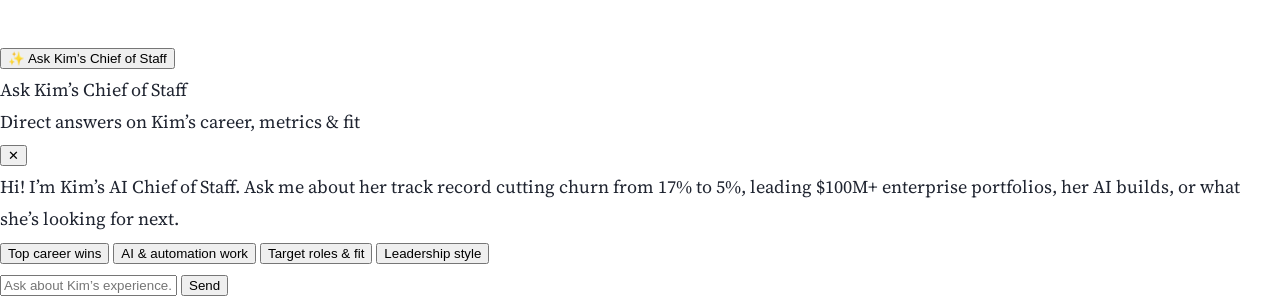
==== commit dd612473: "Update index.html" ====
--- a/index.html
+++ b/index.html
@@ -49,7 +49,7 @@
     </div>
 
   <!-- PROOF METRICS -->
-    <section>
+    <section class="proof-section">
       <ul class="proof-strip">
         <li>
           <b style="color:#14213d;">$100M+</b>
@@ -80,7 +80,7 @@
           <p>Playing Division I soccer shaped how I work: competitive, resilient, and team-first. I’m at my best when I’m bringing people together, building strong teams, and turning customer needs into business results. You win or lose by the strength of your team.</p>
 
           <!-- RECOMMENDATIONS -->
-          <section id="recommendations" class="boxed-rec-section">
+          <div id="recommendations" class="boxed-rec-section">
             <div class="boxed-card">
               <h2>What people I've worked with say</h2>
               <p class="sub-intro">A few words from colleagues, customers, and leaders I've worked alongside.</p>
@@ -111,10 +111,10 @@
                 </div>
               </div>
             </div>
-          </section>
+          </div>
 
           <!-- WHAT I DO BEST -->
-          <section id="what-i-do-best" class="best-boxed-section">
+          <div id="what-i-do-best" class="best-boxed-section">
             <div class="best-single-card">
               <h2>What I Do Best</h2>
               
@@ -151,7 +151,7 @@
                 </div>
               </div>
             </div>
-          </section>
+          </div>
           <!-- APPLIED AI & CONTINUOUS LEARNING -->
           <h3>Applied AI &amp; continuous learning</h3>
           <p>I see AI as a fundamental shift in how businesses operate, serve customers, and scale. I actively incorporate tools like ChatGPT, Claude, and Gemini into my approach to research, data analysis, problem-solving, workflow optimization, and building new solutions. I'm particularly interested in identifying opportunities where AI can create meaningful business value — from reducing manual work and improving decision-making to streamlining operations and delivering better customer experiences. I enjoy staying hands-on with emerging technologies, finding practical applications, and continuously expanding what's possible.</p>
@@ -376,6 +376,35 @@
 </div>
 
 <style>
+  /* Tighten gap between Hero, Proof Strip, and About Me */
+  .hero {
+    padding-bottom: 24px !important;
+    margin-bottom: 0 !important;
+  }
+  .proof-section {
+    padding: 0 !important;
+    margin: 0 !important;
+    border: none !important;
+  }
+  #about {
+    padding-top: 32px !important;
+    margin-top: 0 !important;
+  }
+
+  /* Keep About Me & At a Glance strictly side-by-side on desktop */
+  .about {
+    display: grid !important;
+    grid-template-columns: minmax(0, 1fr) 260px !important;
+    gap: 44px !important;
+    align-items: start !important;
+  }
+  @media (max-width: 820px) {
+    .about {
+      grid-template-columns: 1fr !important;
+      gap: 28px !important;
+    }
+  }
+
   /* Professional Headshot in Sidebar */
   .kim-headshot-wrap {
     margin-bottom: 16px;
@@ -466,356 +495,4 @@
 
   .mini-gantt { display: flex; flex-direction: column; gap: 5px; width: 64px; }
   .mini-gantt span { height: 6px; border-radius: 99px; background: #2563eb; display: block; width: 75%; }
-  .mini-gantt span:nth-child(2) { width: 55%; align-self: flex-end; background: #10b981; }
-
-  .kim-proj-content {
-    flex: 1;
-    min-width: 0;
-  }
-  .kim-proj-content h3 {
-    margin: 0 0 4px 0;
-    font-size: 1.08rem;
-    font-weight: 800;
-    color: #111827;
-    display: flex;
-    align-items: center;
-    gap: 6px;
-  }
-  .kim-arrow {
-    font-size: 0.95rem;
-    opacity: 0.55;
-    transition: transform 0.18s ease, opacity 0.18s ease;
-  }
-  .kim-proj-row:hover .kim-arrow {
-    transform: translateX(3px);
-    opacity: 1;
-  }
-  .kim-proj-desc {
-    margin: 0 0 5px 0;
-    font-size: 0.94rem;
-    line-height: 1.42;
-    color: #374151;
-  }
-  .kim-proj-value {
-    margin: 0;
-    font-family: 'Bricolage Grotesque', sans-serif;
-    font-size: 0.81rem;
-    font-weight: 600;
-    color: #15803d;
-  }
-
-  @media (max-width: 640px) {
-    .kim-proj-row {
-      flex-direction: column;
-      align-items: flex-start;
-      gap: 12px;
-    }
-    .kim-proj-thumb {
-      width: 100%;
-      height: 130px;
-    }
-  }
-
-  /* AI Chief of Staff Callout & Chat Widget */
-  .kim-ai-callout {
-    display: flex;
-    align-items: center;
-    gap: 14px;
-    padding: 14px 18px;
-    margin-top: 22px;
-    max-width: 560px;
-    border-radius: 12px;
-    border: 1px solid rgba(15, 23, 42, 0.18);
-    background: #ffffff;
-    cursor: pointer;
-    box-shadow: 0 4px 14px rgba(15, 23, 42, 0.05);
-    transition: transform 0.2s ease, box-shadow 0.2s ease;
-  }
-  .kim-ai-callout:hover {
-    transform: translateY(-2px);
-    box-shadow: 0 10px 24px rgba(15, 23, 42, 0.1);
-  }
-  .kim-ai-callout-badge {
-    background: #111827;
-    color: #ffffff;
-    font-family: 'Bricolage Grotesque', sans-serif;
-    font-size: 11px;
-    font-weight: 800;
-    letter-spacing: 0.06em;
-    padding: 6px 10px;
-    border-radius: 6px;
-    white-space: nowrap;
-  }
-  .kim-ai-callout-body {
-    display: flex;
-    flex-direction: column;
-    gap: 2px;
-  }
-  .kim-ai-callout-body strong {
-    font-family: 'Bricolage Grotesque', sans-serif;
-    font-size: 16px;
-    font-weight: 800;
-    color: #111827;
-  }
-  .kim-ai-callout-body span {
-    font-family: 'Source Serif 4', serif;
-    font-size: 13.5px;
-    color: #4b5563;
-    line-height: 1.35;
-  }
-  #kim-chat-launcher {
-    position: fixed;
-    bottom: 22px;
-    right: 22px;
-    z-index: 9998;
-    background: #111827;
-    color: #ffffff;
-    font-family: 'Bricolage Grotesque', sans-serif;
-    border: none;
-    border-radius: 999px;
-    padding: 13px 20px;
-    font-size: 14px;
-    font-weight: 600;
-    cursor: pointer;
-    box-shadow: 0 10px 25px rgba(17, 24, 39, 0.25);
-    transition: transform 0.2s ease;
-  }
-  #kim-chat-launcher:hover {
-    transform: translateY(-2px);
-  }
-  #kim-chat-modal {
-    position: fixed;
-    bottom: 80px;
-    right: 22px;
-    width: 380px;
-    max-width: calc(100vw - 32px);
-    height: 510px;
-    max-height: calc(100vh - 110px);
-    background: #ffffff;
-    color: #111827;
-    border-radius: 16px;
-    box-shadow: 0 18px 45px rgba(17, 24, 39, 0.22);
-    border: 1px solid #e5e7eb;
-    display: flex;
-    flex-direction: column;
-    overflow: hidden;
-    z-index: 9999;
-  }
-  #kim-chat-modal.kim-hidden {
-    display: none;
-  }
-  .kim-chat-header {
-    background: #111827;
-    color: #ffffff;
-    padding: 14px 16px;
-    display: flex;
-    justify-content: space-between;
-    align-items: center;
-  }
-  .kim-chat-title {
-    font-family: 'Bricolage Grotesque', sans-serif;
-    font-weight: 800;
-    font-size: 15.5px;
-  }
-  .kim-chat-subtitle {
-    font-family: 'Source Serif 4', serif;
-    font-size: 12px;
-    opacity: 0.85;
-  }
-  .kim-chat-close {
-    background: transparent;
-    border: none;
-    color: #ffffff;
-    font-size: 18px;
-    cursor: pointer;
-  }
-  #kim-chat-messages {
-    flex: 1;
-    padding: 14px;
-    overflow-y: auto;
-    display: flex;
-    flex-direction: column;
-    gap: 10px;
-    background: #f9fafb;
-    font-family: 'Source Serif 4', serif;
-  }
-  .kim-msg {
-    padding: 10px 13px;
-    border-radius: 12px;
-    font-size: 14px;
-    line-height: 1.45;
-    max-width: 86%;
-    white-space: pre-wrap;
-  }
-  .kim-bot {
-    background: #ffffff;
-    border: 1px solid #e5e7eb;
-    align-self: flex-start;
-  }
-  .kim-user {
-    background: #111827;
-    color: #ffffff;
-    align-self: flex-end;
-  }
-  .kim-starter-chips {
-    display: flex;
-    flex-wrap: wrap;
-    gap: 6px;
-    margin-top: 4px;
-  }
-  .kim-starter-chips button {
-    background: #ffffff;
-    border: 1px solid #d1d5db;
-    border-radius: 999px;
-    padding: 6px 11px;
-    font-family: 'Bricolage Grotesque', sans-serif;
-    font-size: 12px;
-    font-weight: 600;
-    cursor: pointer;
-    color: #1f2937;
-    transition: background 0.15s;
-  }
-  .kim-starter-chips button:hover {
-    background: #f3f4f6;
-  }
-  #kim-chat-form {
-    display: flex;
-    border-top: 1px solid #e5e7eb;
-    padding: 10px;
-    background: #ffffff;
-    gap: 8px;
-  }
-  #kim-chat-input {
-    flex: 1;
-    border: 1px solid #d1d5db;
-    border-radius: 8px;
-    padding: 9px 12px;
-    font-family: 'Source Serif 4', serif;
-    font-size: 14px;
-    outline: none;
-  }
-  #kim-chat-send {
-    background: #111827;
-    color: #ffffff;
-    border: none;
-    border-radius: 8px;
-    padding: 0 14px;
-    font-family: 'Bricolage Grotesque', sans-serif;
-    font-weight: 600;
-    font-size: 13px;
-    cursor: pointer;
-  }
-  /* Compact 4-Column Horizontal Proof Strip */
-  .proof-strip {
-    list-style: none;
-    margin: 28px 0 36px;
-    padding: 20px 0;
-    display: grid;
-    grid-template-columns: repeat(4, 1fr);
-    border-top: 1px solid #e5e7eb;
-    border-bottom: 1px solid #e5e7eb;
-  }
-  .proof-strip li {
-    padding: 4px 20px;
-    border-right: 1px solid #e5e7eb;
-    display: flex;
-    flex-direction: column;
-    gap: 6px;
-  }
-  .proof-strip li:first-child {
-    padding-left: 0;
-  }
-  .proof-strip li:last-child {
-    border-right: none;
-    padding-right: 0;
-  }
-  .proof-strip b {
-    font-family: 'Bricolage Grotesque', sans-serif;
-    font-size: clamp(1.45rem, 2.3vw, 1.85rem);
-    font-weight: 800;
-    line-height: 1.15;
-    letter-spacing: -0.02em;
-  }
-  .proof-strip span {
-    font-family: 'Source Serif 4', serif;
-    font-size: 0.9rem;
-    line-height: 1.4;
-    color: #4b5563;
-  }
-  @media (max-width: 768px) {
-    .proof-strip {
-      grid-template-columns: repeat(2, 1fr);
-      gap: 18px 0;
-    }
-    .proof-strip li:nth-child(2n) {
-      border-right: none;
-      padding-right: 0;
-    }
-    .proof-strip li:nth-child(odd) {
-      padding-left: 0;
-    }
-  }
-</style>
-
-<script>
-  const KIM_AGENT_ENDPOINT = "https://kim-portfolio-agent.kimberlymadison05.workers.dev";
-  const kimHistory = [];
-
-  function openKimAgent() {
-    document.getElementById("kim-chat-modal").classList.remove("kim-hidden");
-    document.getElementById("kim-chat-input").focus();
-  }
-
-  function closeKimAgent() {
-    document.getElementById("kim-chat-modal").classList.add("kim-hidden");
-  }
-
-  function appendKimMessage(text, sender) {
-    const container = document.getElementById("kim-chat-messages");
-    const div = document.createElement("div");
-    div.className = `kim-msg ${sender === "user" ? "kim-user" : "kim-bot"}`;
-    div.textContent = text;
-    container.appendChild(div);
-    container.scrollTop = container.scrollHeight;
-    return div;
-  }
-
-  function sendQuickPrompt(text) {
-    const starters = document.getElementById("kim-starters");
-    if (starters) starters.remove();
-    submitKimMessage(text);
-  }
-
-  function handleKimSubmit(e) {
-    e.preventDefault();
-    const input = document.getElementById("kim-chat-input");
-    const text = input.value.trim();
-    if (!text) return;
-    input.value = "";
-    const starters = document.getElementById("kim-starters");
-    if (starters) starters.remove();
-    submitKimMessage(text);
-  }
-
-  async function submitKimMessage(text) {
-    appendKimMessage(text, "user");
-    kimHistory.push({ role: "user", content: text });
-    const loadingDiv = appendKimMessage("Thinking...", "bot");
-
-    try {
-      const res = await fetch(KIM_AGENT_ENDPOINT, {
-        method: "POST",
-        headers: { "Content-Type": "application/json" },
-        body: JSON.stringify({ messages: kimHistory }),
-      });
-      const data = await res.json();
-      loadingDiv.textContent = data.reply;
-      kimHistory.push({ role: "assistant", content: data.reply });
-    } catch (err) {
-      loadingDiv.textContent =
-        "I couldn't connect right now—please email Kim directly at kimberlymadison05@gmail.com!";
-    }
-  }
-</script>
-</body>
-</html>
+  .mini-gantt span:nth-child(2
